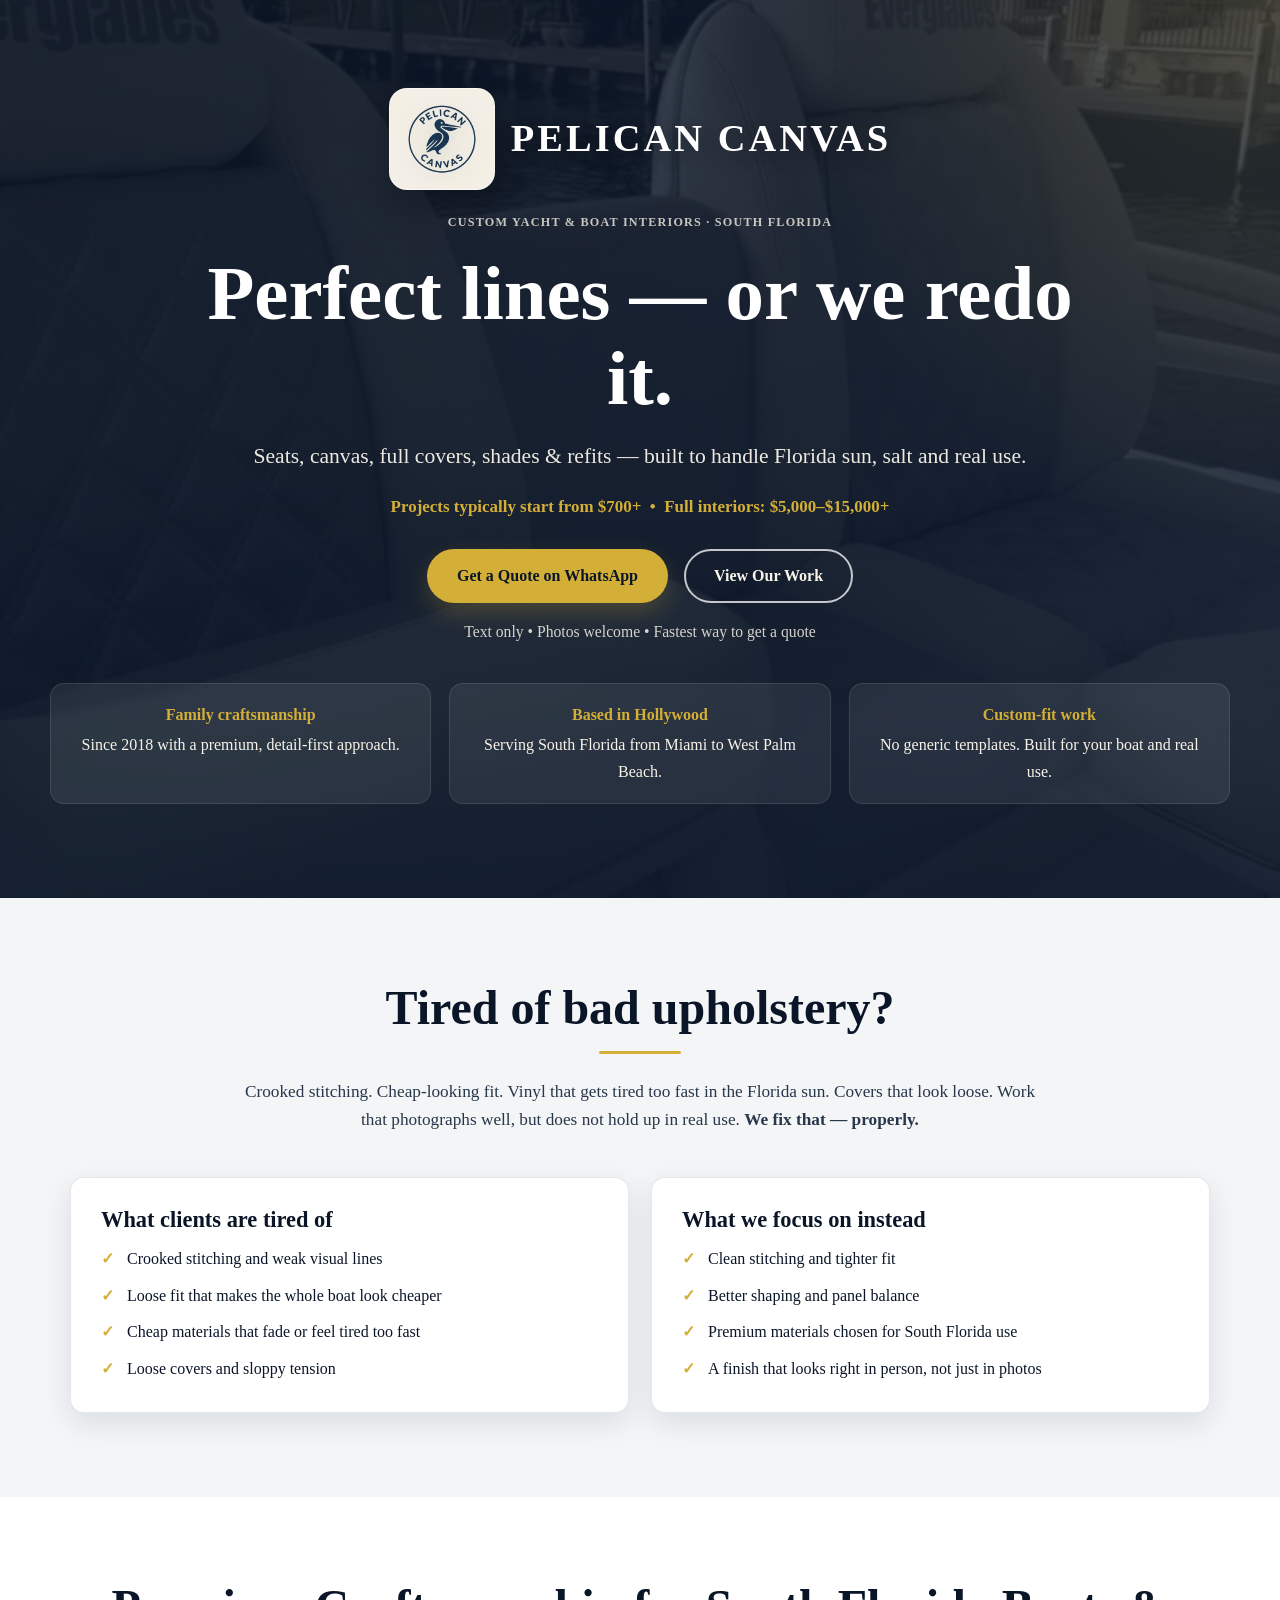
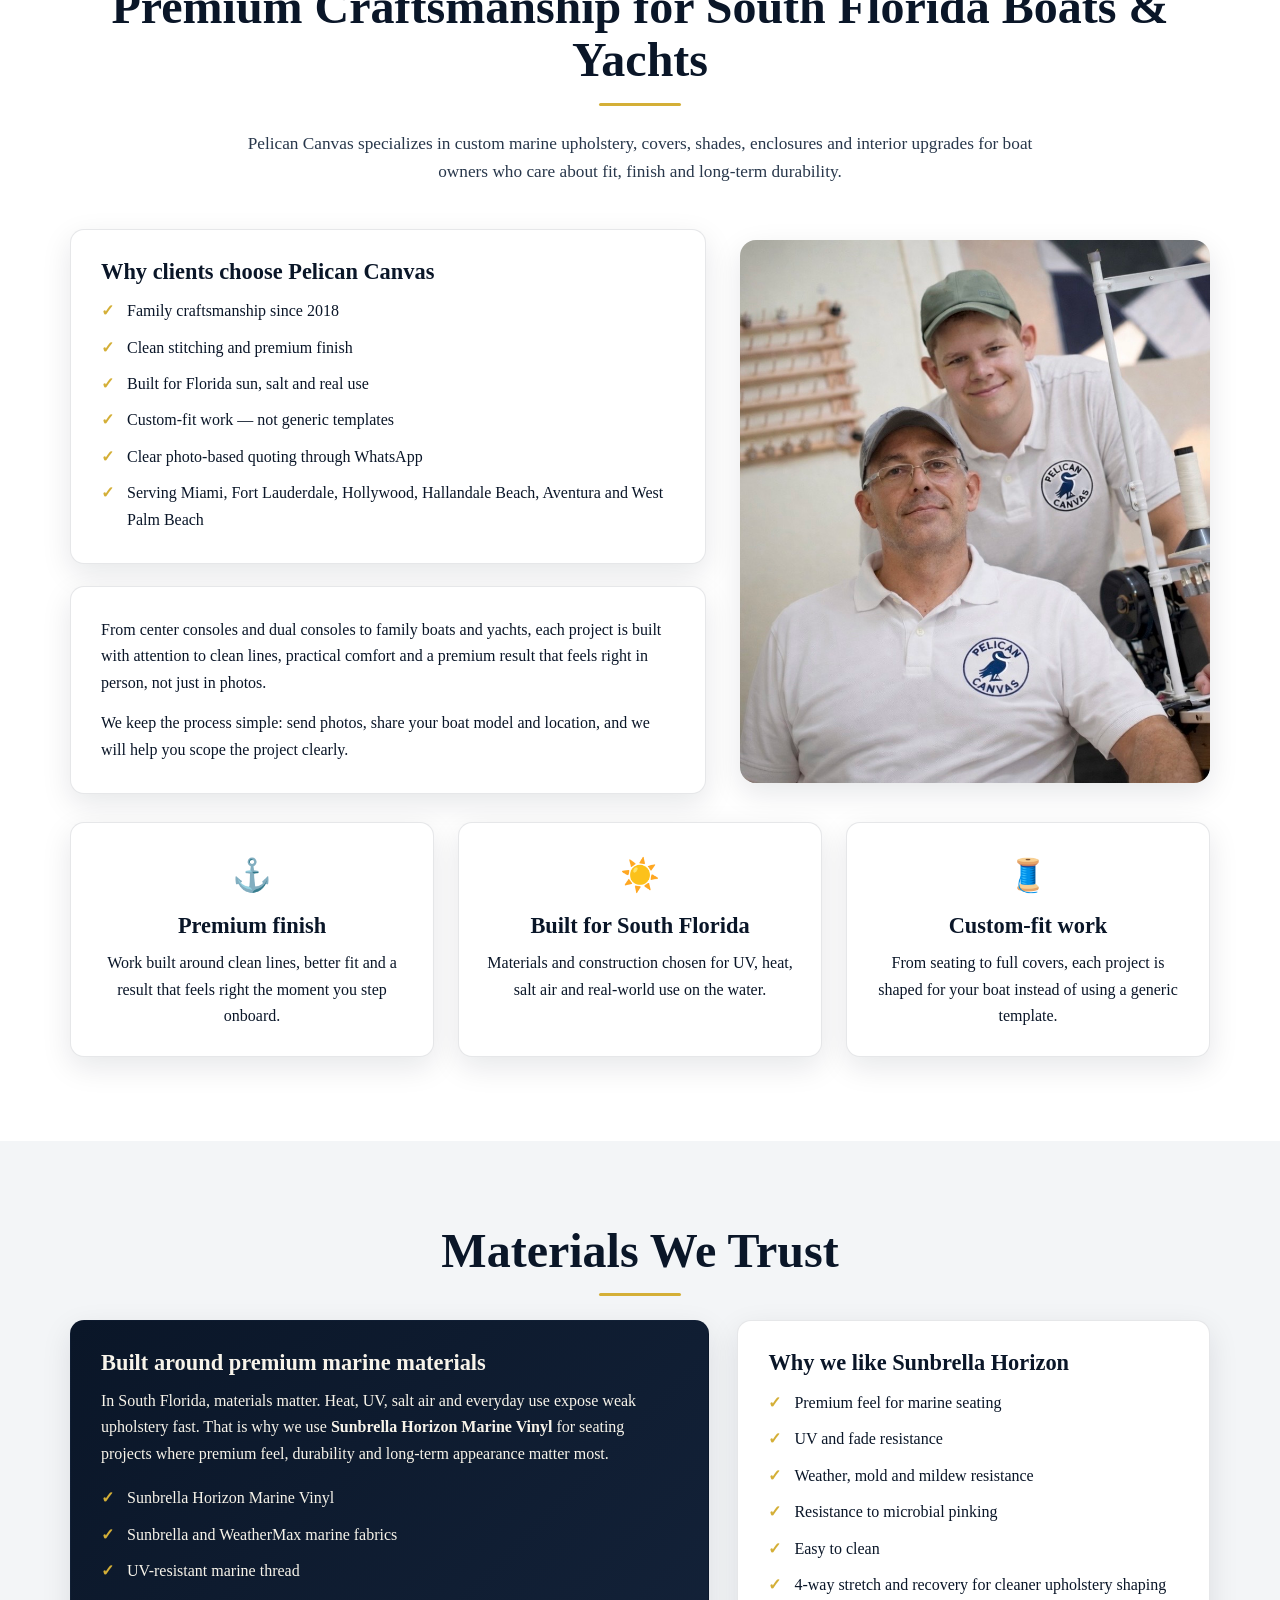
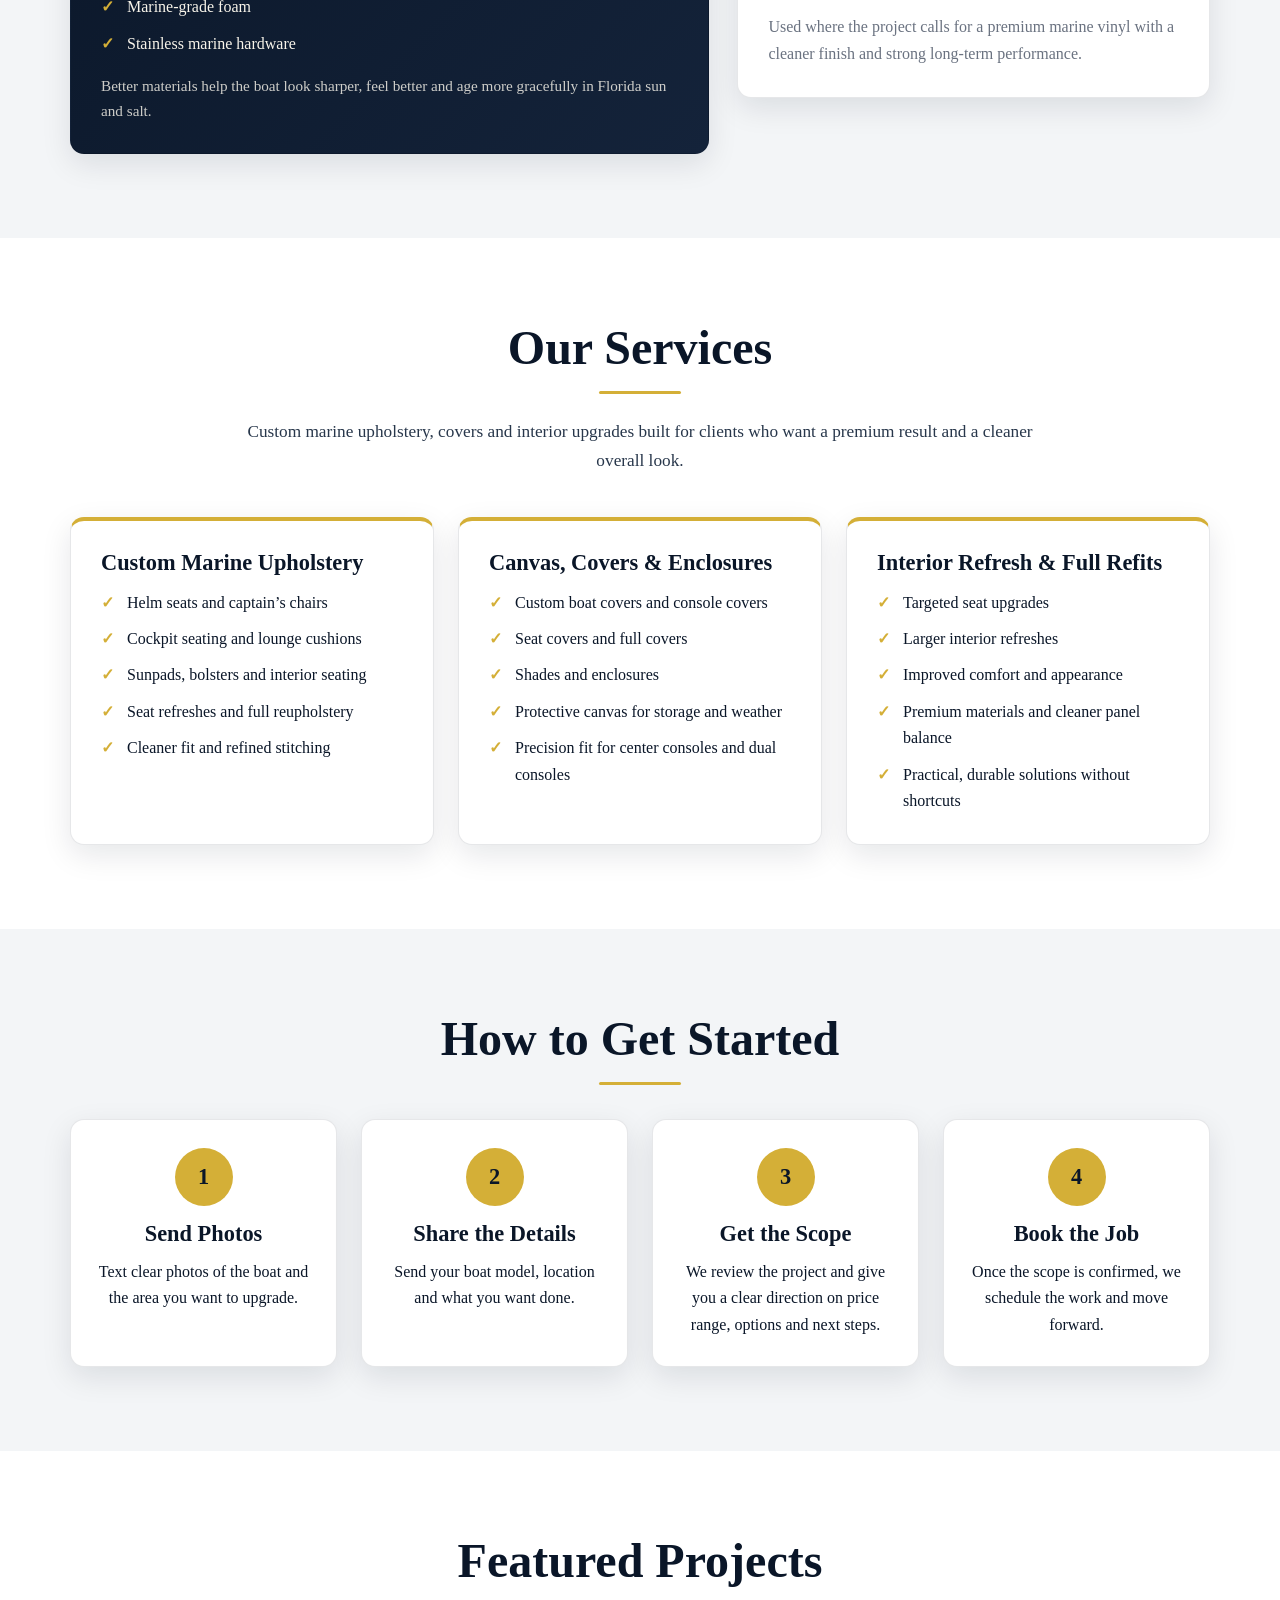
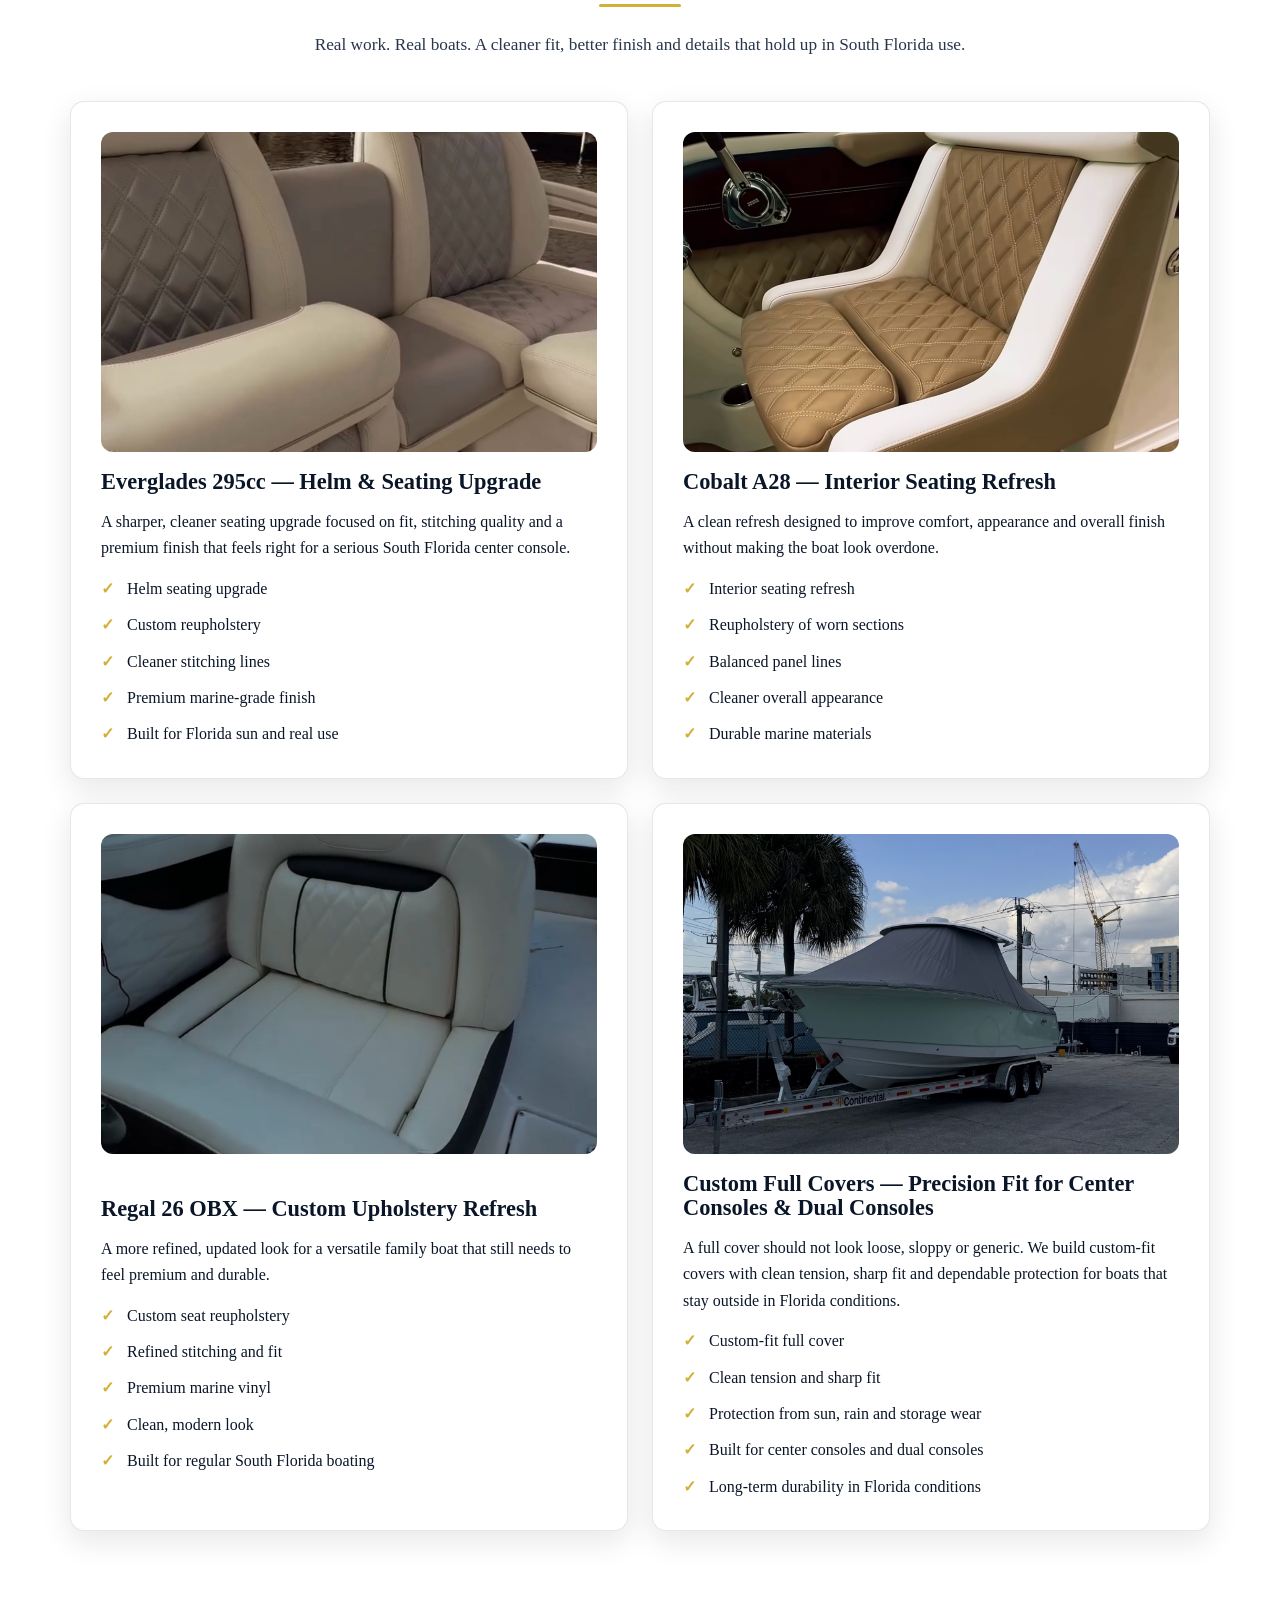
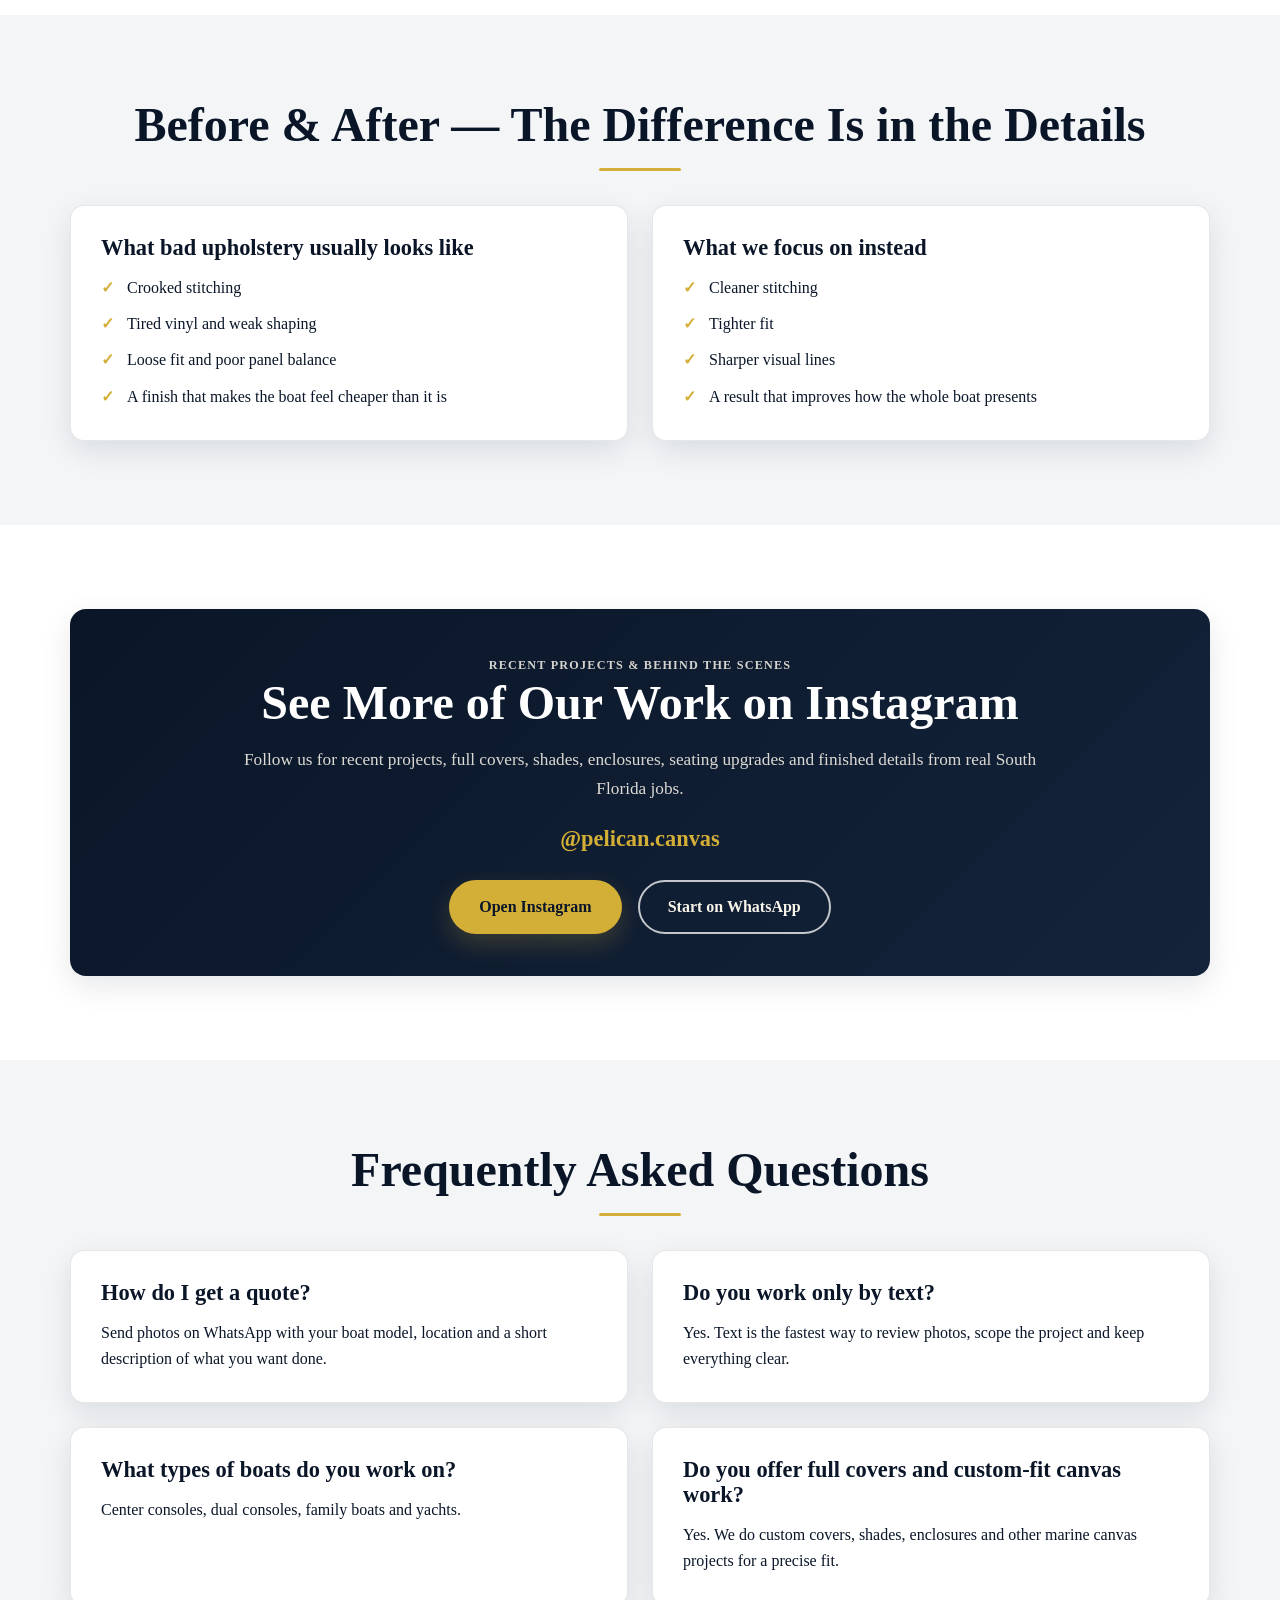
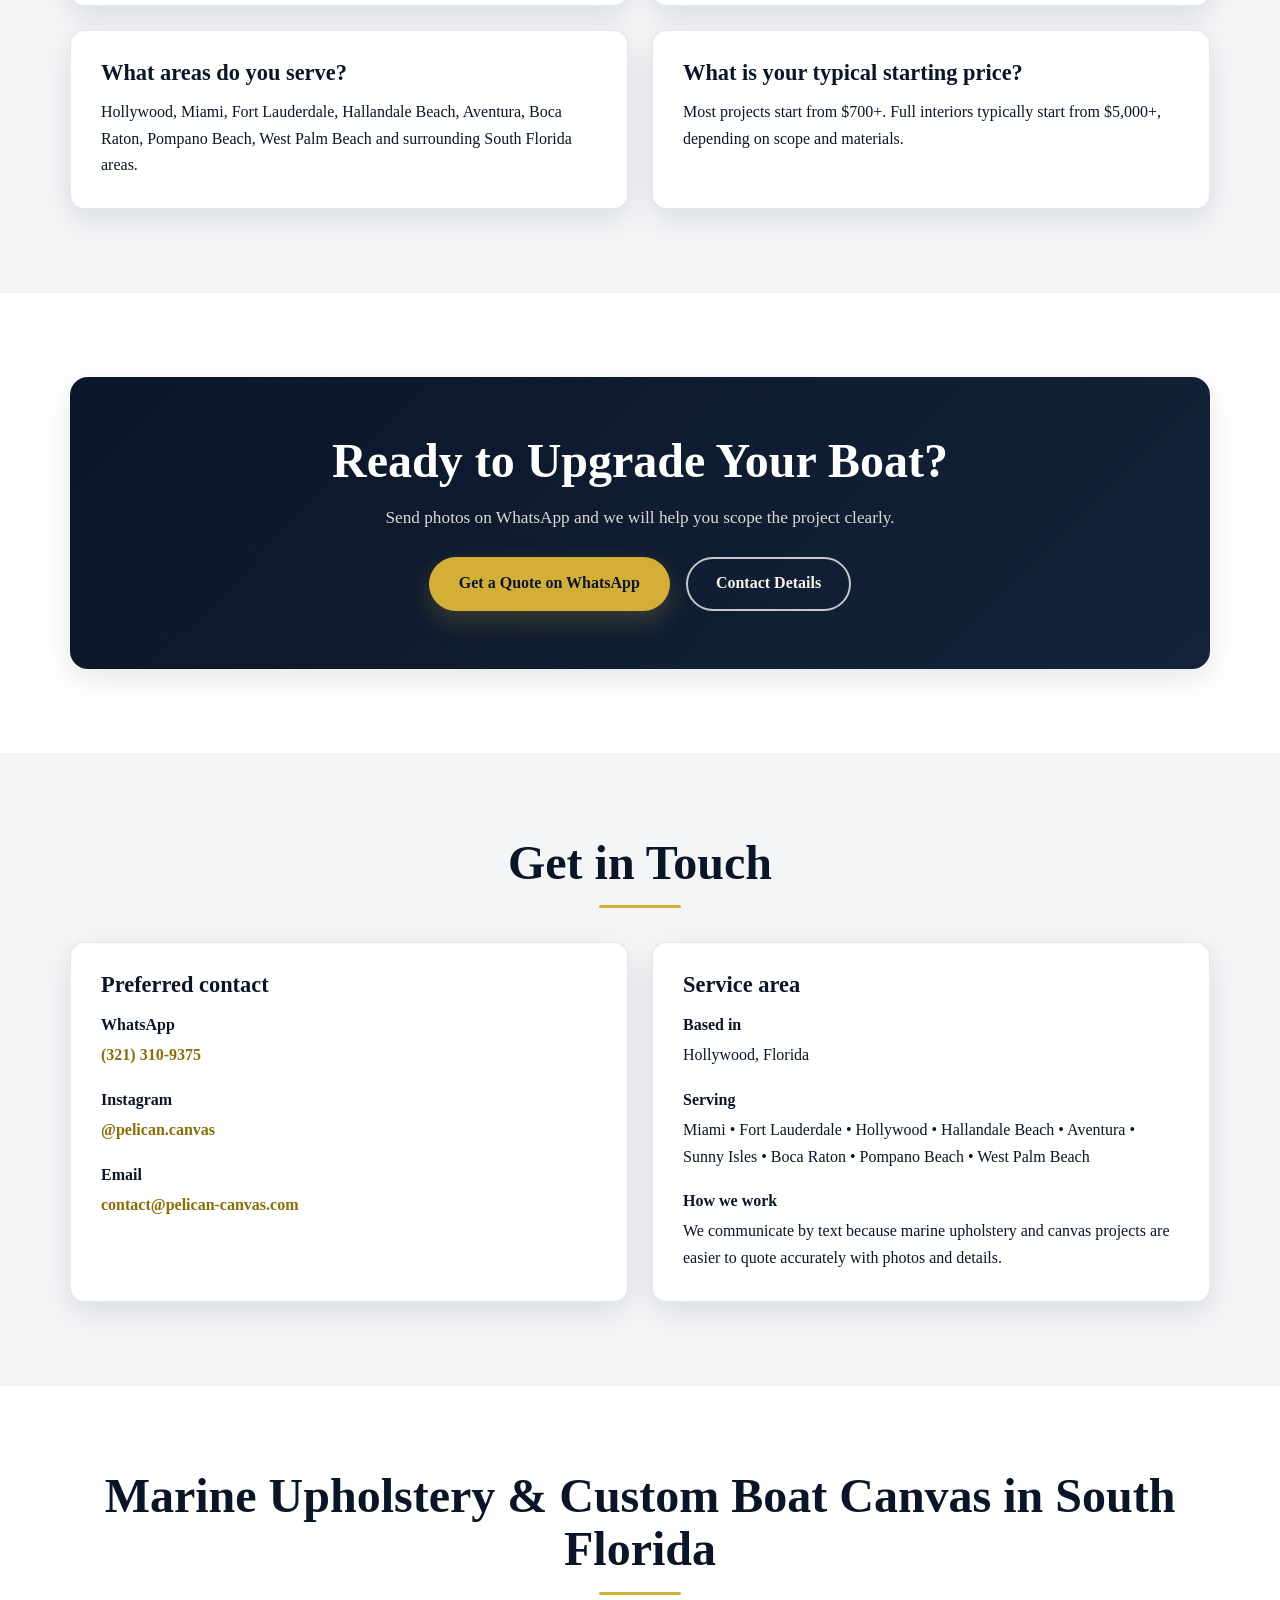
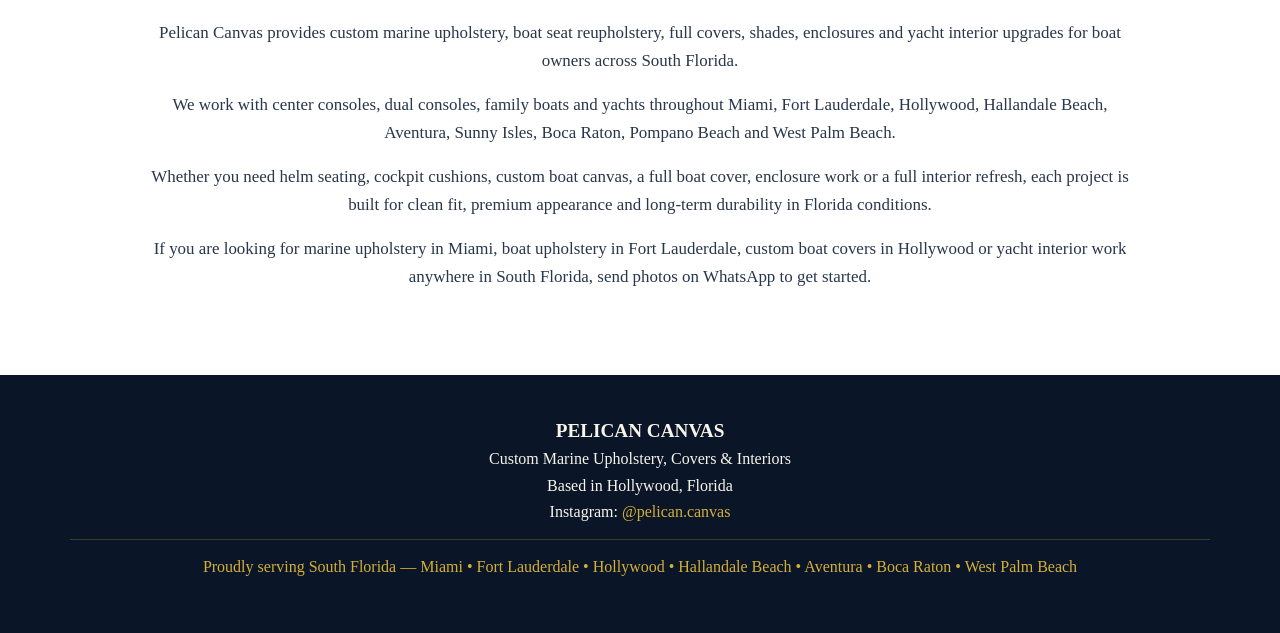
==== index.html @ 485dca50 "Fix Cobalt A28 project name" ====
<!DOCTYPE html>
<html lang="en">
<head>
  <meta charset="UTF-8">
  <meta name="viewport" content="width=device-width, initial-scale=1.0">
  <meta name="google-site-verification" content="0Wjcn0k9_Os7LASuSW4JPKWKwKUrUX7gytXUcHyeQfo" />
  <title>Pelican Canvas | Marine Upholstery, Covers & Boat Interiors | South Florida</title>
  <meta name="description" content="Custom marine upholstery, full covers, shades, enclosures and boat interior upgrades in South Florida. Based in Hollywood, serving Miami, Fort Lauderdale, Aventura, Boca Raton and West Palm Beach.">
  <meta name="keywords" content="marine upholstery Miami, boat upholstery Fort Lauderdale, custom boat covers Hollywood FL, yacht interior South Florida, marine canvas Fort Lauderdale, center console upholstery, full boat cover, Sunbrella Horizon marine vinyl">
  <meta name="robots" content="index,follow">
  <link rel="canonical" href="https://pelican-canvas.com/">
  <link rel="icon" type="image/svg+xml" href="data:image/svg+xml,%3Csvg xmlns='http://www.w3.org/2000/svg' viewBox='0 0 64 64'%3E%3Crect x='4' y='4' width='56' height='56' rx='16' fill='%23F8F4EA' stroke='%23D4AF37' stroke-width='3'/%3E%3Ctext x='32' y='39' text-anchor='middle' font-size='24' font-family='Georgia, serif' font-weight='700' fill='%230A1628'%3EPC%3C/text%3E%3C/svg%3E">
  <link rel="apple-touch-icon" href="IMG_9007.png">
  <meta property="og:type" content="website">
  <meta property="og:title" content="Pelican Canvas | Marine Upholstery, Covers & Boat Interiors">
  <meta property="og:description" content="Custom marine upholstery, full covers, shades, enclosures and boat interior upgrades in South Florida.">
  <meta property="og:url" content="https://pelican-canvas.com/">
  <meta property="og:image" content="https://pelican-canvas.com/IMG_1650.jpeg">
  <meta name="twitter:card" content="summary_large_image">
  <meta name="twitter:title" content="Pelican Canvas | Marine Upholstery, Covers & Boat Interiors">
  <meta name="twitter:description" content="Custom marine upholstery, full covers, shades, enclosures and boat interior upgrades in South Florida.">
  <meta name="twitter:image" content="https://pelican-canvas.com/IMG_1650.jpeg">
  <script type="application/ld+json">
  {
    "@context":"https://schema.org",
    "@type":"LocalBusiness",
    "name":"Pelican Canvas",
    "url":"https://pelican-canvas.com/",
    "image":"https://pelican-canvas.com/IMG_9007.png",
    "telephone":"+1-321-310-9375",
    "email":"contact@pelican-canvas.com",
    "address":{
      "@type":"PostalAddress",
      "addressLocality":"Hollywood",
      "addressRegion":"FL",
      "addressCountry":"US"
    },
    "areaServed":[
      "Hollywood, FL","Miami, FL","Fort Lauderdale, FL","Hallandale Beach, FL",
      "Aventura, FL","Sunny Isles Beach, FL","Boca Raton, FL","Pompano Beach, FL","West Palm Beach, FL"
    ],
    "sameAs":["https://www.instagram.com/pelican.canvas/"],
    "description":"Custom marine upholstery, full covers, shades, enclosures and boat interior upgrades in South Florida."
  }
  </script>
  <style>
    * { margin: 0; padding: 0; box-sizing: border-box; }
    :root {
      --navy: #0A1628;
      --navy-2: #14233a;
      --gold: #D4AF37;
      --cream: #F8F4EA;
      --white: #ffffff;
      --light: #f3f5f7;
      --muted: #6a7280;
      --border: rgba(10,22,40,0.10);
      --shadow: 0 10px 30px rgba(10,22,40,0.10);
      --radius: 14px;
      --max: 1180px;
    }
    html { scroll-behavior: smooth; }
    body {
      font-family: Georgia, serif;
      color: var(--navy);
      line-height: 1.65;
      background: var(--white);
    }
    img { max-width: 100%; display: block; }
    a { color: inherit; }
    .container {
      max-width: var(--max);
      margin: 0 auto;
      padding: 0 20px;
    }
    .eyebrow {
      display: inline-block;
      text-transform: uppercase;
      letter-spacing: 0.10em;
      font-size: 0.76rem;
      font-weight: 700;
      opacity: 0.85;
    }
    .section {
      padding: 84px 0;
    }
    .section-alt {
      background: var(--light);
    }
    h1, h2, h3 {
      line-height: 1.1;
      color: var(--navy);
    }
    h1 { font-size: clamp(2.6rem, 6vw, 4.8rem); }
    h2 { font-size: clamp(2rem, 4vw, 3rem); text-align: center; margin-bottom: 16px; }
    h3 { font-size: 1.4rem; margin-bottom: 12px; }
    .section-intro {
      max-width: 820px;
      margin: 0 auto 42px;
      text-align: center;
      font-size: 1.08rem;
      color: #28374b;
    }
    .divider {
      width: 82px;
      height: 3px;
      background: var(--gold);
      margin: 0 auto 24px;
      border-radius: 999px;
    }
    .btn-row {
      display: flex;
      gap: 16px;
      justify-content: center;
      flex-wrap: wrap;
    }
    .btn {
      display: inline-flex;
      align-items: center;
      justify-content: center;
      min-height: 54px;
      padding: 0 28px;
      border-radius: 999px;
      text-decoration: none;
      font-weight: 700;
      border: 2px solid transparent;
      transition: transform .2s ease, box-shadow .2s ease, background .2s ease, color .2s ease;
    }
    .btn:hover { transform: translateY(-2px); }
    .btn-primary {
      background: var(--gold);
      color: var(--navy);
      box-shadow: 0 10px 24px rgba(212,175,55,0.22);
    }
    .btn-primary:hover { background: #e2bf53; }
    .btn-secondary {
      border-color: rgba(255,255,255,0.75);
      color: var(--cream);
      background: transparent;
    }
    .btn-secondary:hover {
      background: rgba(255,255,255,0.10);
      box-shadow: 0 10px 24px rgba(0,0,0,0.14);
    }
    .btn-dark {
      border-color: rgba(10,22,40,0.12);
      background: var(--white);
      color: var(--navy);
    }
    .btn-dark:hover { box-shadow: var(--shadow); }
    header {
      background:
        linear-gradient(135deg, rgba(10,22,40,.82), rgba(20,35,58,.74)),
        url('IMG_1650.jpeg') center 42%/cover no-repeat;
      color: var(--cream);
      position: relative;
      overflow: hidden;
    }
    header::before {
      content: "";
      position: absolute; inset: 0;
      background:
        radial-gradient(circle at top right, rgba(212,175,55,0.16), transparent 34%),
        linear-gradient(180deg, rgba(10,22,40,0.14), rgba(10,22,40,0.70));
    }
    .hero {
      position: relative;
      z-index: 1;
      padding: 88px 0 94px;
      text-align: center;
    }
    .brand-row {
      display: flex;
      align-items: center;
      justify-content: center;
      gap: 16px;
      margin-bottom: 18px;
    }
    .brand-badge {
      display: inline-flex;
      align-items: center;
      justify-content: center;
      padding: 12px 14px;
      background: rgba(248,244,234,0.98);
      border: 1px solid rgba(255,255,255,0.55);
      border-radius: 18px;
      box-shadow: 0 18px 32px rgba(0,0,0,0.24);
      backdrop-filter: blur(4px);
    }
    .brand-row img {
      height: 76px; width: auto;
      filter: drop-shadow(0 4px 10px rgba(10,22,40,0.12));
    }
    .logo-text {
      color: var(--white);
      letter-spacing: 0.08em;
      font-size: clamp(1.7rem, 3vw, 2.6rem);
      font-weight: 700;
      text-shadow: 0 6px 18px rgba(0,0,0,0.32);
    }
    .hero .eyebrow { color: rgba(248,244,234,0.92); }
    .hero h1 {
      color: var(--white);
      max-width: 900px;
      margin: 18px auto 18px;
    }
    .hero-lead {
      max-width: 860px;
      margin: 0 auto 18px;
      font-size: clamp(1.1rem, 2vw, 1.35rem);
      color: rgba(248,244,234,0.95);
    }
    .hero-pricing {
      margin: 0 auto 28px;
      max-width: 720px;
      color: var(--gold);
      font-size: 1.06rem;
      font-weight: 700;
    }
    .hero-note {
      margin-top: 16px;
      color: rgba(248,244,234,0.84);
      font-size: 0.98rem;
    }
    .trust-strip {
      display: grid;
      grid-template-columns: repeat(3, minmax(0,1fr));
      gap: 18px;
      margin-top: 38px;
    }
    .trust-item {
      background: rgba(255,255,255,0.08);
      border: 1px solid rgba(255,255,255,0.10);
      border-radius: var(--radius);
      padding: 18px 16px;
      color: var(--cream);
      backdrop-filter: blur(4px);
    }
    .trust-item strong {
      display: block;
      color: var(--gold);
      margin-bottom: 4px;
    }
    .pain-grid, .highlights, .services-grid, .process-steps, .projects-grid, .faq-grid, .contact-grid {
      display: grid;
      gap: 24px;
    }
    .pain-grid { grid-template-columns: repeat(2, minmax(0,1fr)); }
    .card {
      background: var(--white);
      border: 1px solid var(--border);
      border-radius: var(--radius);
      box-shadow: var(--shadow);
      padding: 30px;
    }
    .pain-card h3, .project-card h3, .service-card h3, .faq-card h3, .contact-card h3 { margin-bottom: 14px; }
    .pain-card ul, .service-card ul, .project-card ul, .materials-list, .seo-list {
      list-style: none;
      display: grid;
      gap: 10px;
      margin-top: 14px;
    }
    .pain-card li, .service-card li, .project-card li, .materials-list li, .seo-list li {
      position: relative;
      padding-left: 26px;
    }
    .pain-card li::before, .service-card li::before, .project-card li::before, .materials-list li::before, .seo-list li::before {
      content: "✓";
      position: absolute;
      left: 0;
      color: var(--gold);
      font-weight: 700;
    }
    .bad-good {
      display: grid;
      grid-template-columns: 1fr 1fr;
      gap: 22px;
      margin-top: 28px;
    }
    .stack {
      display: grid;
      gap: 22px;
    }
    .muted { color: var(--muted); }
    .about-wrap {
      display: grid;
      grid-template-columns: 1.15fr 0.85fr;
      gap: 34px;
      align-items: center;
      margin-top: 32px;
    }
    .about-photo img {
      border-radius: 16px;
      box-shadow: var(--shadow);
      object-fit: cover;
      width: 100%;
      height: 100%;
    }
    .highlights {
      grid-template-columns: repeat(3, minmax(0,1fr));
      margin-top: 28px;
    }
    .highlight-card {
      background: var(--white);
      border-radius: var(--radius);
      padding: 26px;
      border: 1px solid var(--border);
      box-shadow: var(--shadow);
      text-align: center;
    }
    .highlight-icon {
      font-size: 2rem;
      color: var(--gold);
      margin-bottom: 12px;
    }
    .materials-wrap {
      display: grid;
      grid-template-columns: 1.15fr 0.85fr;
      gap: 28px;
      align-items: start;
    }
    .materials-box {
      background: linear-gradient(135deg, var(--navy), var(--navy-2));
      color: var(--cream);
    }
    .materials-box h3, .materials-box h2 { color: var(--cream); }
    .materials-list li::before { color: var(--gold); }
    .materials-note {
      font-size: 0.95rem;
      color: rgba(248,244,234,0.82);
      margin-top: 16px;
    }
    .services-grid {
      grid-template-columns: repeat(3, minmax(0,1fr));
      margin-top: 34px;
    }
    .service-card {
      background: var(--white);
      border-top: 4px solid var(--gold);
    }
    .process-steps {
      grid-template-columns: repeat(4, minmax(0,1fr));
      margin-top: 34px;
    }
    .step {
      text-align: center;
      background: var(--white);
      border: 1px solid var(--border);
      border-radius: var(--radius);
      box-shadow: var(--shadow);
      padding: 28px 24px;
    }
    .step-number {
      width: 58px;
      height: 58px;
      border-radius: 50%;
      display: inline-flex;
      align-items: center;
      justify-content: center;
      background: var(--gold);
      color: var(--navy);
      font-weight: 700;
      font-size: 1.4rem;
      margin-bottom: 16px;
    }
    .projects-grid {
      grid-template-columns: repeat(2, minmax(0,1fr));
      margin-top: 34px;
    }
    .project-card {
      display: grid;
      gap: 18px;
      align-items: start;
    }
    .project-photo img {
      width: 100%;
      height: 320px;
      object-fit: cover;
      border-radius: 12px;
    }
    .before-after {
      display: grid;
      grid-template-columns: 1fr 1fr;
      gap: 24px;
      margin-top: 34px;
    }
    .instagram-box {
      text-align: center;
      background: linear-gradient(135deg, var(--navy), var(--navy-2));
      color: var(--cream);
      padding: 42px 30px;
      border-radius: 16px;
      box-shadow: var(--shadow);
    }
    .instagram-box h2 { color: var(--white); }
    .instagram-handle {
      color: var(--gold);
      font-size: 1.4rem;
      font-weight: 700;
      margin: 10px 0 22px;
    }
    .faq-grid {
      grid-template-columns: repeat(2, minmax(0,1fr));
      margin-top: 34px;
    }
    .cta-band {
      background: linear-gradient(135deg, var(--navy), var(--navy-2));
      color: var(--cream);
      text-align: center;
      padding: 58px 24px;
      border-radius: 18px;
      box-shadow: var(--shadow);
    }
    .cta-band h2 { color: var(--white); }
    .contact-grid {
      grid-template-columns: 1fr 1fr;
      margin-top: 34px;
    }
    .contact-card a {
      color: #8c6d08;
      text-decoration: none;
      font-weight: 700;
    }
    .contact-card a:hover { text-decoration: underline; }
    .contact-list {
      display: grid;
      gap: 18px;
      margin-top: 12px;
    }
    .contact-list div strong {
      display: block;
      margin-bottom: 4px;
    }
    .seo-copy {
      max-width: 980px;
      margin: 0 auto;
      text-align: center;
      color: #28374b;
      font-size: 1.06rem;
    }
    footer {
      background: var(--navy);
      color: var(--cream);
      text-align: center;
      padding: 40px 20px 52px;
      margin-top: 0;
    }
    footer .service-line {
      margin-top: 14px;
      padding-top: 14px;
      border-top: 1px solid rgba(212,175,55,.25);
      color: var(--gold);
    }
    @media (max-width: 980px) {
      .trust-strip, .pain-grid, .bad-good, .about-wrap, .materials-wrap, .services-grid, .process-steps, .projects-grid, .before-after, .faq-grid, .contact-grid, .highlights {
        grid-template-columns: 1fr;
      }
      .project-photo img { height: 260px; }
    }
    @media (max-width: 640px) {
      .container { padding: 0 16px; }
      .hero { padding: 72px 0 78px; }
      .brand-row { gap: 12px; }
      .brand-badge { padding: 10px 12px; border-radius: 16px; }
      .brand-row img { height: 58px; }
      .btn-row { flex-direction: column; }
      .btn { width: 100%; }
      .section { padding: 68px 0; }
      .card, .step, .highlight-card { padding: 24px; }
    }
  </style>
</head>
<body>

<header>
  <div class="container hero">
    <div class="brand-row">
      <div class="brand-badge">
        <img src="IMG_9007.png" alt="Pelican Canvas Logo">
      </div>
      <div class="logo-text">PELICAN CANVAS</div>
    </div>

    <span class="eyebrow">Custom yacht &amp; boat interiors · South Florida</span>
    <h1>Perfect lines — or we redo it.</h1>
    <p class="hero-lead">
      Seats, canvas, full covers, shades &amp; refits — built to handle Florida sun, salt and real use.
    </p>
    <p class="hero-pricing">
      Projects typically start from $700+ &nbsp;•&nbsp; Full interiors: $5,000–$15,000+
    </p>

    <div class="btn-row">
      <a class="btn btn-primary" href="https://wa.me/13213109375?text=Hi%20Pelican%20Canvas!%20I%27d%20like%20a%20quote.%0ABoat%20model:%20____%0ALocation:%20____%0AWork%20needed:%20____%0AI%20can%20send%20photos." target="_blank" rel="noopener">Get a Quote on WhatsApp</a>
      <a class="btn btn-secondary" href="#projects">View Our Work</a>
    </div>

    <p class="hero-note">Text only • Photos welcome • Fastest way to get a quote</p>

    <div class="trust-strip">
      <div class="trust-item">
        <strong>Family craftsmanship</strong>
        Since 2018 with a premium, detail-first approach.
      </div>
      <div class="trust-item">
        <strong>Based in Hollywood</strong>
        Serving South Florida from Miami to West Palm Beach.
      </div>
      <div class="trust-item">
        <strong>Custom-fit work</strong>
        No generic templates. Built for your boat and real use.
      </div>
    </div>
  </div>
</header>

<section class="section section-alt" id="pain-points">
  <div class="container">
    <h2>Tired of bad upholstery?</h2>
    <div class="divider"></div>
    <p class="section-intro">
      Crooked stitching. Cheap-looking fit. Vinyl that gets tired too fast in the Florida sun. Covers that look loose. Work that photographs well, but does not hold up in real use.
      <strong>We fix that — properly.</strong>
    </p>

    <div class="bad-good">
      <div class="card pain-card">
        <h3>What clients are tired of</h3>
        <ul>
          <li>Crooked stitching and weak visual lines</li>
          <li>Loose fit that makes the whole boat look cheaper</li>
          <li>Cheap materials that fade or feel tired too fast</li>
          <li>Loose covers and sloppy tension</li>
        </ul>
      </div>
      <div class="card pain-card">
        <h3>What we focus on instead</h3>
        <ul>
          <li>Clean stitching and tighter fit</li>
          <li>Better shaping and panel balance</li>
          <li>Premium materials chosen for South Florida use</li>
          <li>A finish that looks right in person, not just in photos</li>
        </ul>
      </div>
    </div>
  </div>
</section>

<section class="section" id="about">
  <div class="container">
    <h2>Premium Craftsmanship for South Florida Boats &amp; Yachts</h2>
    <div class="divider"></div>
    <p class="section-intro">
      Pelican Canvas specializes in custom marine upholstery, covers, shades, enclosures and interior upgrades for boat owners who care about fit, finish and long-term durability.
    </p>

    <div class="about-wrap">
      <div class="stack">
        <div class="card">
          <h3>Why clients choose Pelican Canvas</h3>
          <ul class="materials-list">
            <li>Family craftsmanship since 2018</li>
            <li>Clean stitching and premium finish</li>
            <li>Built for Florida sun, salt and real use</li>
            <li>Custom-fit work — not generic templates</li>
            <li>Clear photo-based quoting through WhatsApp</li>
            <li>Serving Miami, Fort Lauderdale, Hollywood, Hallandale Beach, Aventura and West Palm Beach</li>
          </ul>
        </div>
        <div class="card">
          <p>
            From center consoles and dual consoles to family boats and yachts, each project is built with attention to clean lines, practical comfort and a premium result that feels right in person, not just in photos.
          </p>
          <p style="margin-top:14px;">
            We keep the process simple: send photos, share your boat model and location, and we will help you scope the project clearly.
          </p>
        </div>
      </div>

      <div class="about-photo">
        <img src="4AB1D54D-5116-469E-A584-2037A86A0401.jpeg" alt="Pelican Canvas family craftsmanship">
      </div>
    </div>

    <div class="highlights">
      <div class="highlight-card">
        <div class="highlight-icon">⚓</div>
        <h3>Premium finish</h3>
        <p>Work built around clean lines, better fit and a result that feels right the moment you step onboard.</p>
      </div>
      <div class="highlight-card">
        <div class="highlight-icon">☀️</div>
        <h3>Built for South Florida</h3>
        <p>Materials and construction chosen for UV, heat, salt air and real-world use on the water.</p>
      </div>
      <div class="highlight-card">
        <div class="highlight-icon">🧵</div>
        <h3>Custom-fit work</h3>
        <p>From seating to full covers, each project is shaped for your boat instead of using a generic template.</p>
      </div>
    </div>
  </div>
</section>

<section class="section section-alt" id="materials">
  <div class="container">
    <h2>Materials We Trust</h2>
    <div class="divider"></div>
    <div class="materials-wrap">
      <div class="card materials-box">
        <h3>Built around premium marine materials</h3>
        <p>
          In South Florida, materials matter. Heat, UV, salt air and everyday use expose weak upholstery fast. That is why we use <strong>Sunbrella Horizon Marine Vinyl</strong> for seating projects where premium feel, durability and long-term appearance matter most.
        </p>
        <ul class="materials-list" style="margin-top:18px;">
          <li>Sunbrella Horizon Marine Vinyl</li>
          <li>Sunbrella and WeatherMax marine fabrics</li>
          <li>UV-resistant marine thread</li>
          <li>Marine-grade foam</li>
          <li>Stainless marine hardware</li>
        </ul>
        <p class="materials-note">
          Better materials help the boat look sharper, feel better and age more gracefully in Florida sun and salt.
        </p>
      </div>
      <div class="card">
        <h3>Why we like Sunbrella Horizon</h3>
        <ul class="materials-list">
          <li>Premium feel for marine seating</li>
          <li>UV and fade resistance</li>
          <li>Weather, mold and mildew resistance</li>
          <li>Resistance to microbial pinking</li>
          <li>Easy to clean</li>
          <li>4-way stretch and recovery for cleaner upholstery shaping</li>
        </ul>
        <p style="margin-top:16px;" class="muted">
          Used where the project calls for a premium marine vinyl with a cleaner finish and strong long-term performance.
        </p>
      </div>
    </div>
  </div>
</section>

<section class="section" id="services">
  <div class="container">
    <h2>Our Services</h2>
    <div class="divider"></div>
    <p class="section-intro">
      Custom marine upholstery, covers and interior upgrades built for clients who want a premium result and a cleaner overall look.
    </p>
    <div class="services-grid">
      <div class="card service-card">
        <h3>Custom Marine Upholstery</h3>
        <ul>
          <li>Helm seats and captain’s chairs</li>
          <li>Cockpit seating and lounge cushions</li>
          <li>Sunpads, bolsters and interior seating</li>
          <li>Seat refreshes and full reupholstery</li>
          <li>Cleaner fit and refined stitching</li>
        </ul>
      </div>
      <div class="card service-card">
        <h3>Canvas, Covers &amp; Enclosures</h3>
        <ul>
          <li>Custom boat covers and console covers</li>
          <li>Seat covers and full covers</li>
          <li>Shades and enclosures</li>
          <li>Protective canvas for storage and weather</li>
          <li>Precision fit for center consoles and dual consoles</li>
        </ul>
      </div>
      <div class="card service-card">
        <h3>Interior Refresh &amp; Full Refits</h3>
        <ul>
          <li>Targeted seat upgrades</li>
          <li>Larger interior refreshes</li>
          <li>Improved comfort and appearance</li>
          <li>Premium materials and cleaner panel balance</li>
          <li>Practical, durable solutions without shortcuts</li>
        </ul>
      </div>
    </div>
  </div>
</section>

<section class="section section-alt" id="process">
  <div class="container">
    <h2>How to Get Started</h2>
    <div class="divider"></div>
    <div class="process-steps">
      <div class="step">
        <div class="step-number">1</div>
        <h3>Send Photos</h3>
        <p>Text clear photos of the boat and the area you want to upgrade.</p>
      </div>
      <div class="step">
        <div class="step-number">2</div>
        <h3>Share the Details</h3>
        <p>Send your boat model, location and what you want done.</p>
      </div>
      <div class="step">
        <div class="step-number">3</div>
        <h3>Get the Scope</h3>
        <p>We review the project and give you a clear direction on price range, options and next steps.</p>
      </div>
      <div class="step">
        <div class="step-number">4</div>
        <h3>Book the Job</h3>
        <p>Once the scope is confirmed, we schedule the work and move forward.</p>
      </div>
    </div>
  </div>
</section>

<section class="section" id="projects">
  <div class="container">
    <h2>Featured Projects</h2>
    <div class="divider"></div>
    <p class="section-intro">
      Real work. Real boats. A cleaner fit, better finish and details that hold up in South Florida use.
    </p>

    <div class="projects-grid">
      <div class="card project-card">
        <div class="project-photo">
          <img src="IMG_1650.jpeg" alt="Everglades 295cc helm and seating upgrade by Pelican Canvas">
        </div>
        <div>
          <h3>Everglades 295cc — Helm &amp; Seating Upgrade</h3>
          <p>A sharper, cleaner seating upgrade focused on fit, stitching quality and a premium finish that feels right for a serious South Florida center console.</p>
          <ul>
            <li>Helm seating upgrade</li>
            <li>Custom reupholstery</li>
            <li>Cleaner stitching lines</li>
            <li>Premium marine-grade finish</li>
            <li>Built for Florida sun and real use</li>
          </ul>
        </div>
      </div>

      <div class="card project-card">
        <div class="project-photo">
          <img src="IMG_1645.jpeg" alt="Cobalt A28 interior seating refresh by Pelican Canvas">
        </div>
        <div>
          <h3>Cobalt A28 — Interior Seating Refresh</h3>
          <p>A clean refresh designed to improve comfort, appearance and overall finish without making the boat look overdone.</p>
          <ul>
            <li>Interior seating refresh</li>
            <li>Reupholstery of worn sections</li>
            <li>Balanced panel lines</li>
            <li>Cleaner overall appearance</li>
            <li>Durable marine materials</li>
          </ul>
        </div>
      </div>

      <div class="card project-card">
        <div class="project-photo">
          <img src="IMG_1641.jpeg" alt="Regal 26 OBX custom upholstery refresh by Pelican Canvas">
        </div>
        <div>
          <h3>Regal 26 OBX — Custom Upholstery Refresh</h3>
          <p>A more refined, updated look for a versatile family boat that still needs to feel premium and durable.</p>
          <ul>
            <li>Custom seat reupholstery</li>
            <li>Refined stitching and fit</li>
            <li>Premium marine vinyl</li>
            <li>Clean, modern look</li>
            <li>Built for regular South Florida boating</li>
          </ul>
        </div>
      </div>

      <div class="card project-card">
        <div class="project-photo">
          <img src="IMG_1475.jpeg" alt="Custom full boat cover by Pelican Canvas">
        </div>
        <div>
          <h3>Custom Full Covers — Precision Fit for Center Consoles &amp; Dual Consoles</h3>
          <p>A full cover should not look loose, sloppy or generic. We build custom-fit covers with clean tension, sharp fit and dependable protection for boats that stay outside in Florida conditions.</p>
          <ul>
            <li>Custom-fit full cover</li>
            <li>Clean tension and sharp fit</li>
            <li>Protection from sun, rain and storage wear</li>
            <li>Built for center consoles and dual consoles</li>
            <li>Long-term durability in Florida conditions</li>
          </ul>
        </div>
      </div>
    </div>
  </div>
</section>

<section class="section section-alt" id="before-after">
  <div class="container">
    <h2>Before &amp; After — The Difference Is in the Details</h2>
    <div class="divider"></div>
    <div class="before-after">
      <div class="card">
        <h3>What bad upholstery usually looks like</h3>
        <ul class="materials-list">
          <li>Crooked stitching</li>
          <li>Tired vinyl and weak shaping</li>
          <li>Loose fit and poor panel balance</li>
          <li>A finish that makes the boat feel cheaper than it is</li>
        </ul>
      </div>
      <div class="card">
        <h3>What we focus on instead</h3>
        <ul class="materials-list">
          <li>Cleaner stitching</li>
          <li>Tighter fit</li>
          <li>Sharper visual lines</li>
          <li>A result that improves how the whole boat presents</li>
        </ul>
      </div>
    </div>
  </div>
</section>

<section class="section" id="instagram">
  <div class="container">
    <div class="instagram-box">
      <span class="eyebrow">Recent projects & behind the scenes</span>
      <h2>See More of Our Work on Instagram</h2>
      <p class="section-intro" style="color: rgba(248,244,234,0.88); margin-bottom: 18px;">
        Follow us for recent projects, full covers, shades, enclosures, seating upgrades and finished details from real South Florida jobs.
      </p>
      <div class="instagram-handle">@pelican.canvas</div>
      <div class="btn-row">
        <a class="btn btn-primary" href="https://www.instagram.com/pelican.canvas/" target="_blank" rel="noopener">Open Instagram</a>
        <a class="btn btn-secondary" href="https://wa.me/13213109375?text=Hi%20Pelican%20Canvas!%20I%27d%20like%20a%20quote.%0ABoat%20model:%20____%0ALocation:%20____%0AWork%20needed:%20____%0AI%20can%20send%20photos." target="_blank" rel="noopener">Start on WhatsApp</a>
      </div>
    </div>
  </div>
</section>

<section class="section section-alt" id="faq">
  <div class="container">
    <h2>Frequently Asked Questions</h2>
    <div class="divider"></div>
    <div class="faq-grid">
      <div class="card faq-card">
        <h3>How do I get a quote?</h3>
        <p>Send photos on WhatsApp with your boat model, location and a short description of what you want done.</p>
      </div>
      <div class="card faq-card">
        <h3>Do you work only by text?</h3>
        <p>Yes. Text is the fastest way to review photos, scope the project and keep everything clear.</p>
      </div>
      <div class="card faq-card">
        <h3>What types of boats do you work on?</h3>
        <p>Center consoles, dual consoles, family boats and yachts.</p>
      </div>
      <div class="card faq-card">
        <h3>Do you offer full covers and custom-fit canvas work?</h3>
        <p>Yes. We do custom covers, shades, enclosures and other marine canvas projects for a precise fit.</p>
      </div>
      <div class="card faq-card">
        <h3>What areas do you serve?</h3>
        <p>Hollywood, Miami, Fort Lauderdale, Hallandale Beach, Aventura, Boca Raton, Pompano Beach, West Palm Beach and surrounding South Florida areas.</p>
      </div>
      <div class="card faq-card">
        <h3>What is your typical starting price?</h3>
        <p>Most projects start from $700+. Full interiors typically start from $5,000+, depending on scope and materials.</p>
      </div>
    </div>
  </div>
</section>

<section class="section" id="cta">
  <div class="container">
    <div class="cta-band">
      <h2>Ready to Upgrade Your Boat?</h2>
      <p class="section-intro" style="color: rgba(248,244,234,0.88); margin-bottom: 24px;">
        Send photos on WhatsApp and we will help you scope the project clearly.
      </p>
      <div class="btn-row">
        <a class="btn btn-primary" href="https://wa.me/13213109375?text=Hi%20Pelican%20Canvas!%20I%27d%20like%20a%20quote.%0ABoat%20model:%20____%0ALocation:%20____%0AWork%20needed:%20____%0AI%20can%20send%20photos." target="_blank" rel="noopener">Get a Quote on WhatsApp</a>
        <a class="btn btn-secondary" href="#contact">Contact Details</a>
      </div>
    </div>
  </div>
</section>

<section class="section section-alt" id="contact">
  <div class="container">
    <h2>Get in Touch</h2>
    <div class="divider"></div>
    <div class="contact-grid">
      <div class="card contact-card">
        <h3>Preferred contact</h3>
        <div class="contact-list">
          <div>
            <strong>WhatsApp</strong>
            <a href="https://wa.me/13213109375" target="_blank" rel="noopener">(321) 310-9375</a>
          </div>
          <div>
            <strong>Instagram</strong>
            <a href="https://www.instagram.com/pelican.canvas/" target="_blank" rel="noopener">@pelican.canvas</a>
          </div>
          <div>
            <strong>Email</strong>
            <a href="mailto:contact@pelican-canvas.com">contact@pelican-canvas.com</a>
          </div>
        </div>
      </div>

      <div class="card contact-card">
        <h3>Service area</h3>
        <div class="contact-list">
          <div>
            <strong>Based in</strong>
            Hollywood, Florida
          </div>
          <div>
            <strong>Serving</strong>
            Miami • Fort Lauderdale • Hollywood • Hallandale Beach • Aventura • Sunny Isles • Boca Raton • Pompano Beach • West Palm Beach
          </div>
          <div>
            <strong>How we work</strong>
            We communicate by text because marine upholstery and canvas projects are easier to quote accurately with photos and details.
          </div>
        </div>
      </div>
    </div>
  </div>
</section>

<section class="section" id="seo-copy">
  <div class="container">
    <h2>Marine Upholstery &amp; Custom Boat Canvas in South Florida</h2>
    <div class="divider"></div>
    <div class="seo-copy">
      <p>
        Pelican Canvas provides custom marine upholstery, boat seat reupholstery, full covers, shades, enclosures and yacht interior upgrades for boat owners across South Florida.
      </p>
      <p style="margin-top:16px;">
        We work with center consoles, dual consoles, family boats and yachts throughout Miami, Fort Lauderdale, Hollywood, Hallandale Beach, Aventura, Sunny Isles, Boca Raton, Pompano Beach and West Palm Beach.
      </p>
      <p style="margin-top:16px;">
        Whether you need helm seating, cockpit cushions, custom boat canvas, a full boat cover, enclosure work or a full interior refresh, each project is built for clean fit, premium appearance and long-term durability in Florida conditions.
      </p>
      <p style="margin-top:16px;">
        If you are looking for marine upholstery in Miami, boat upholstery in Fort Lauderdale, custom boat covers in Hollywood or yacht interior work anywhere in South Florida, send photos on WhatsApp to get started.
      </p>
    </div>
  </div>
</section>

<footer>
  <div class="container">
    <p style="font-size:1.2rem; font-weight:700;">PELICAN CANVAS</p>
    <p>Custom Marine Upholstery, Covers &amp; Interiors</p>
    <p>Based in Hollywood, Florida</p>
    <p>Instagram: <a href="https://www.instagram.com/pelican.canvas/" target="_blank" rel="noopener" style="color:var(--gold); text-decoration:none;">@pelican.canvas</a></p>
    <div class="service-line">
      Proudly serving South Florida — Miami • Fort Lauderdale • Hollywood • Hallandale Beach • Aventura • Boca Raton • West Palm Beach
    </div>
  </div>
</footer>

</body>
</html>
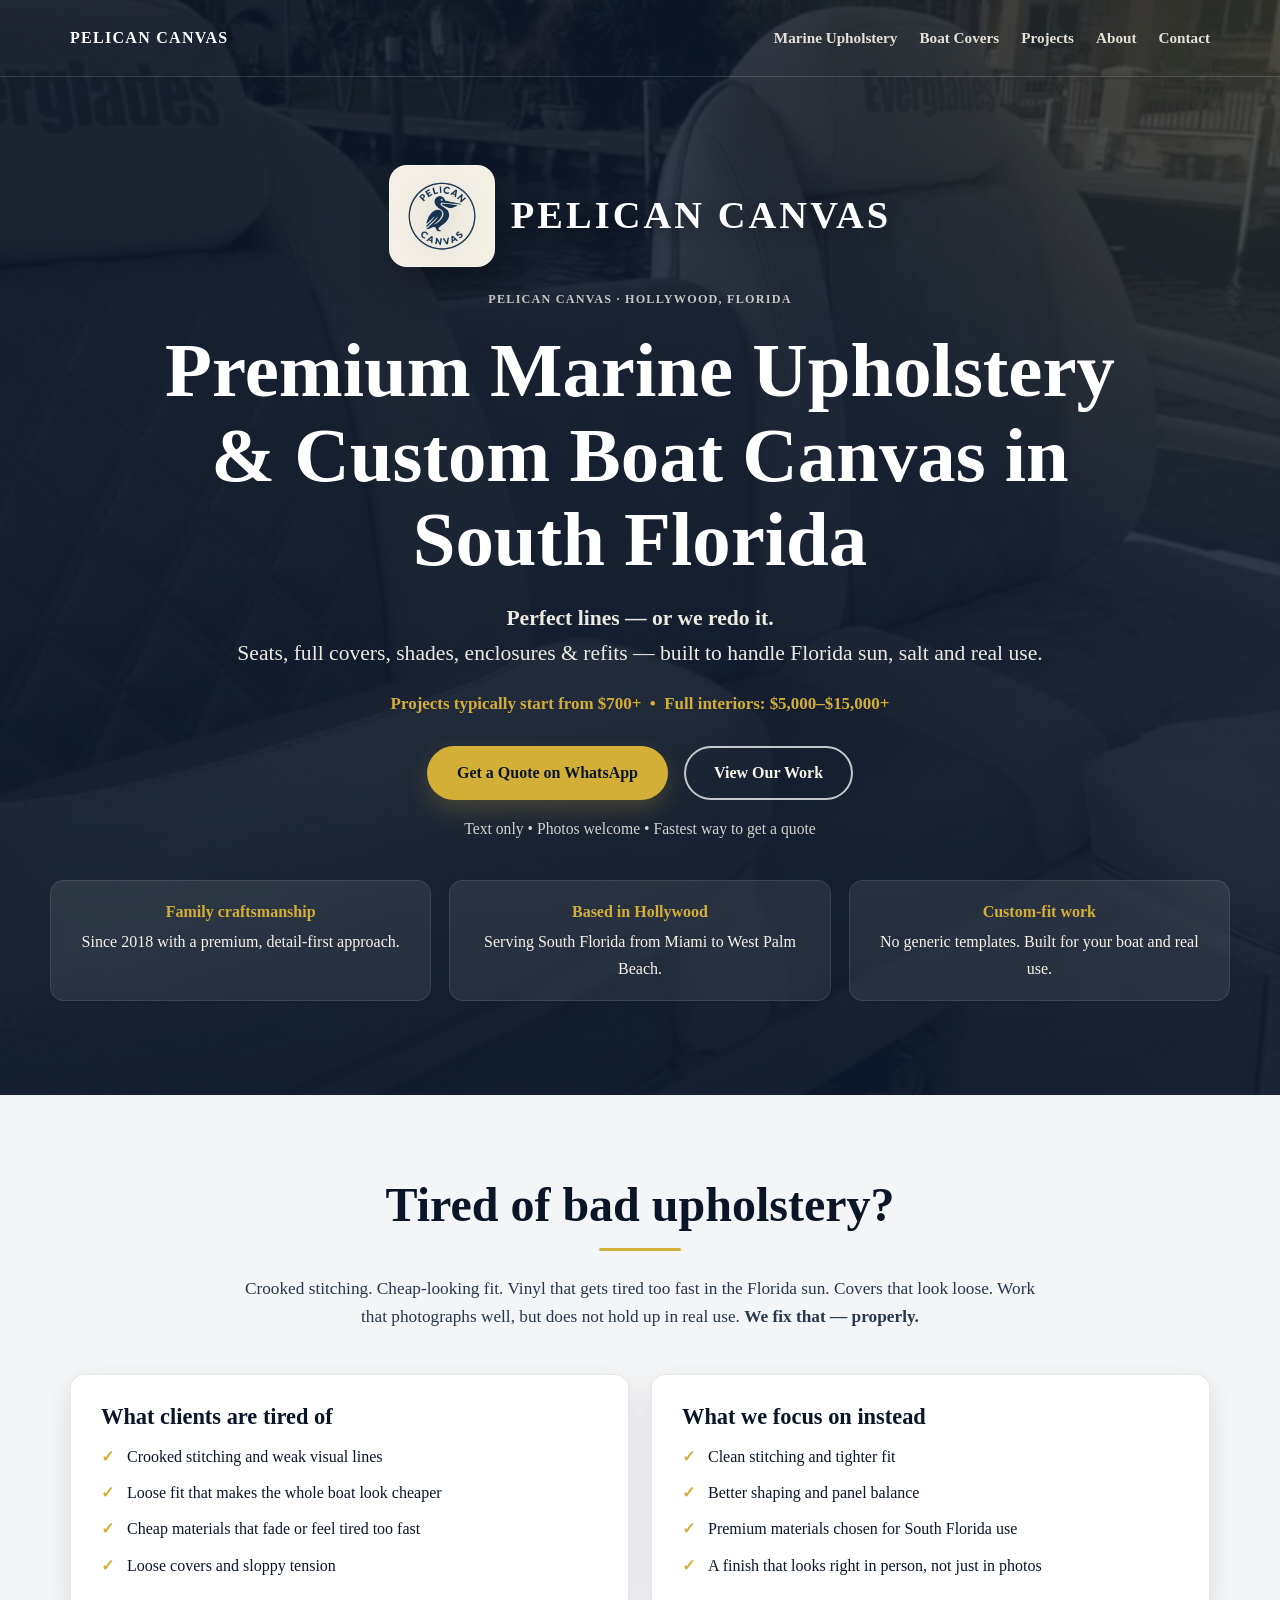
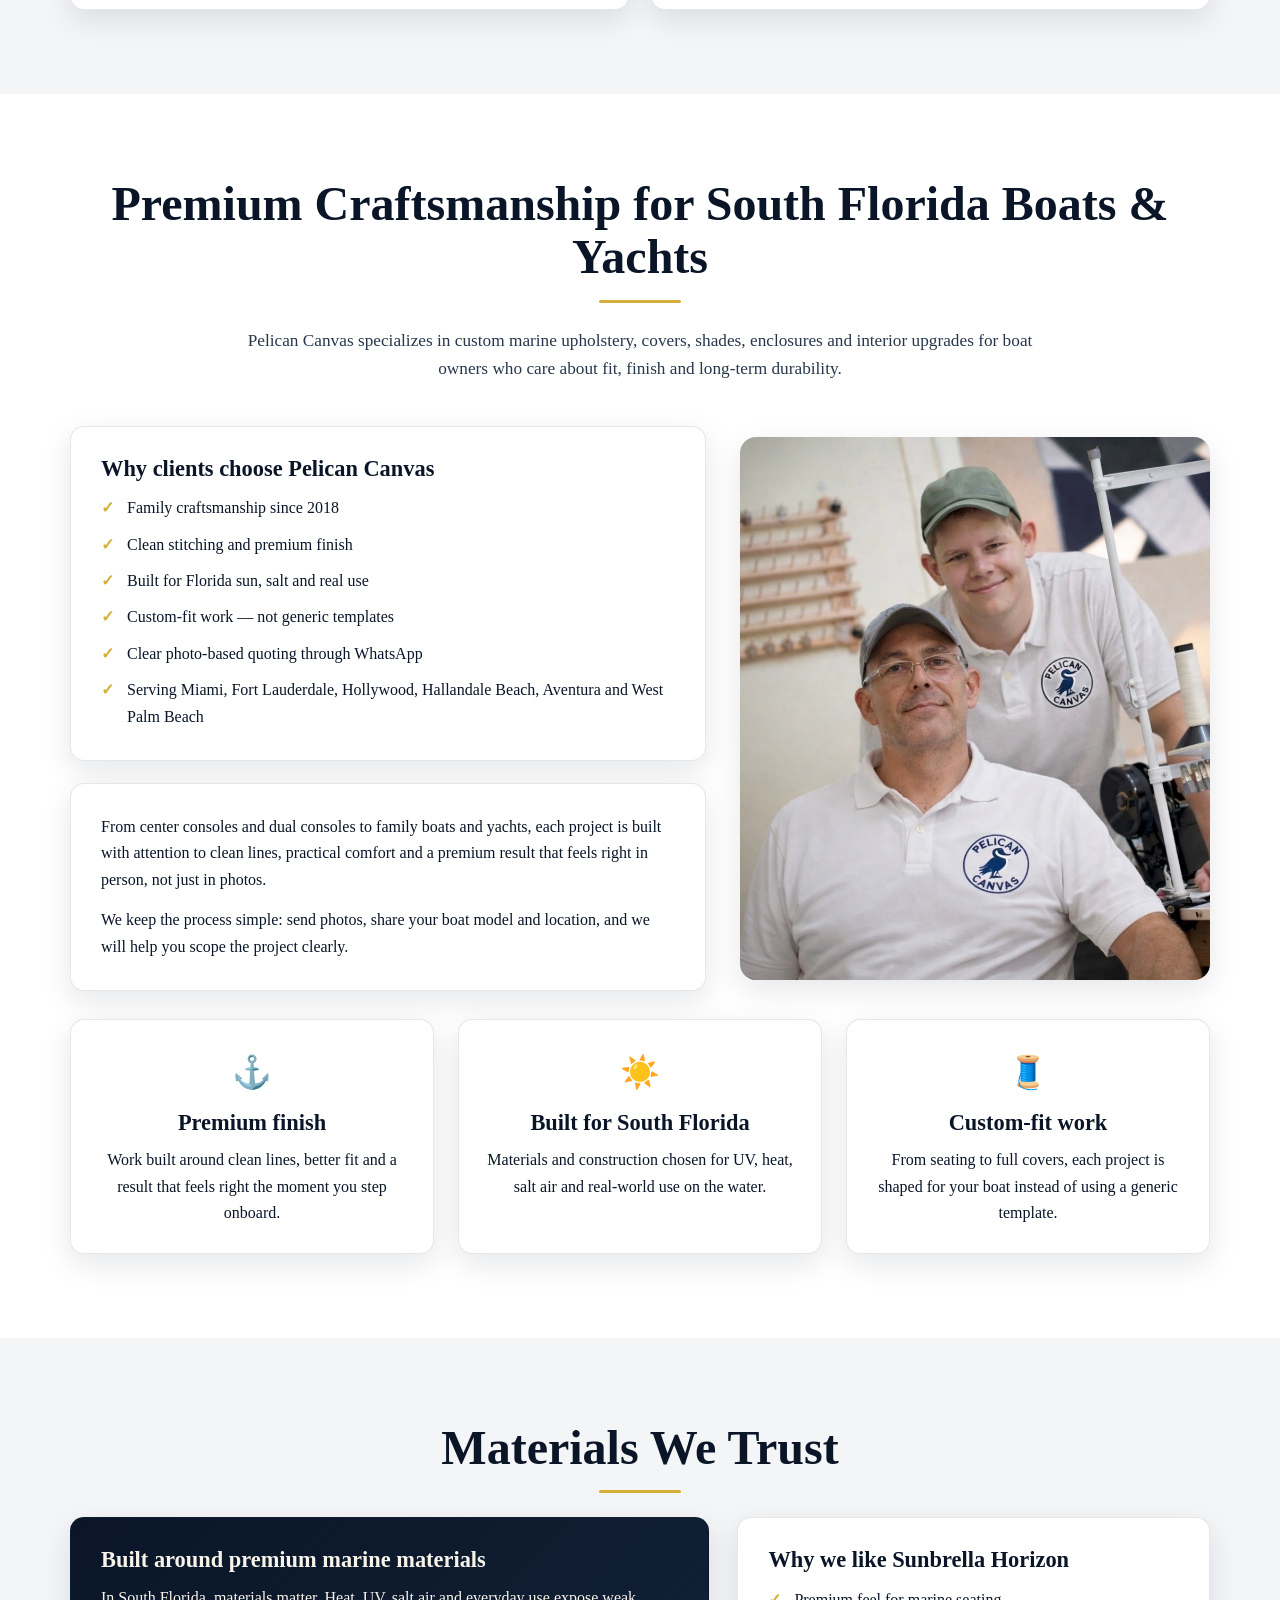
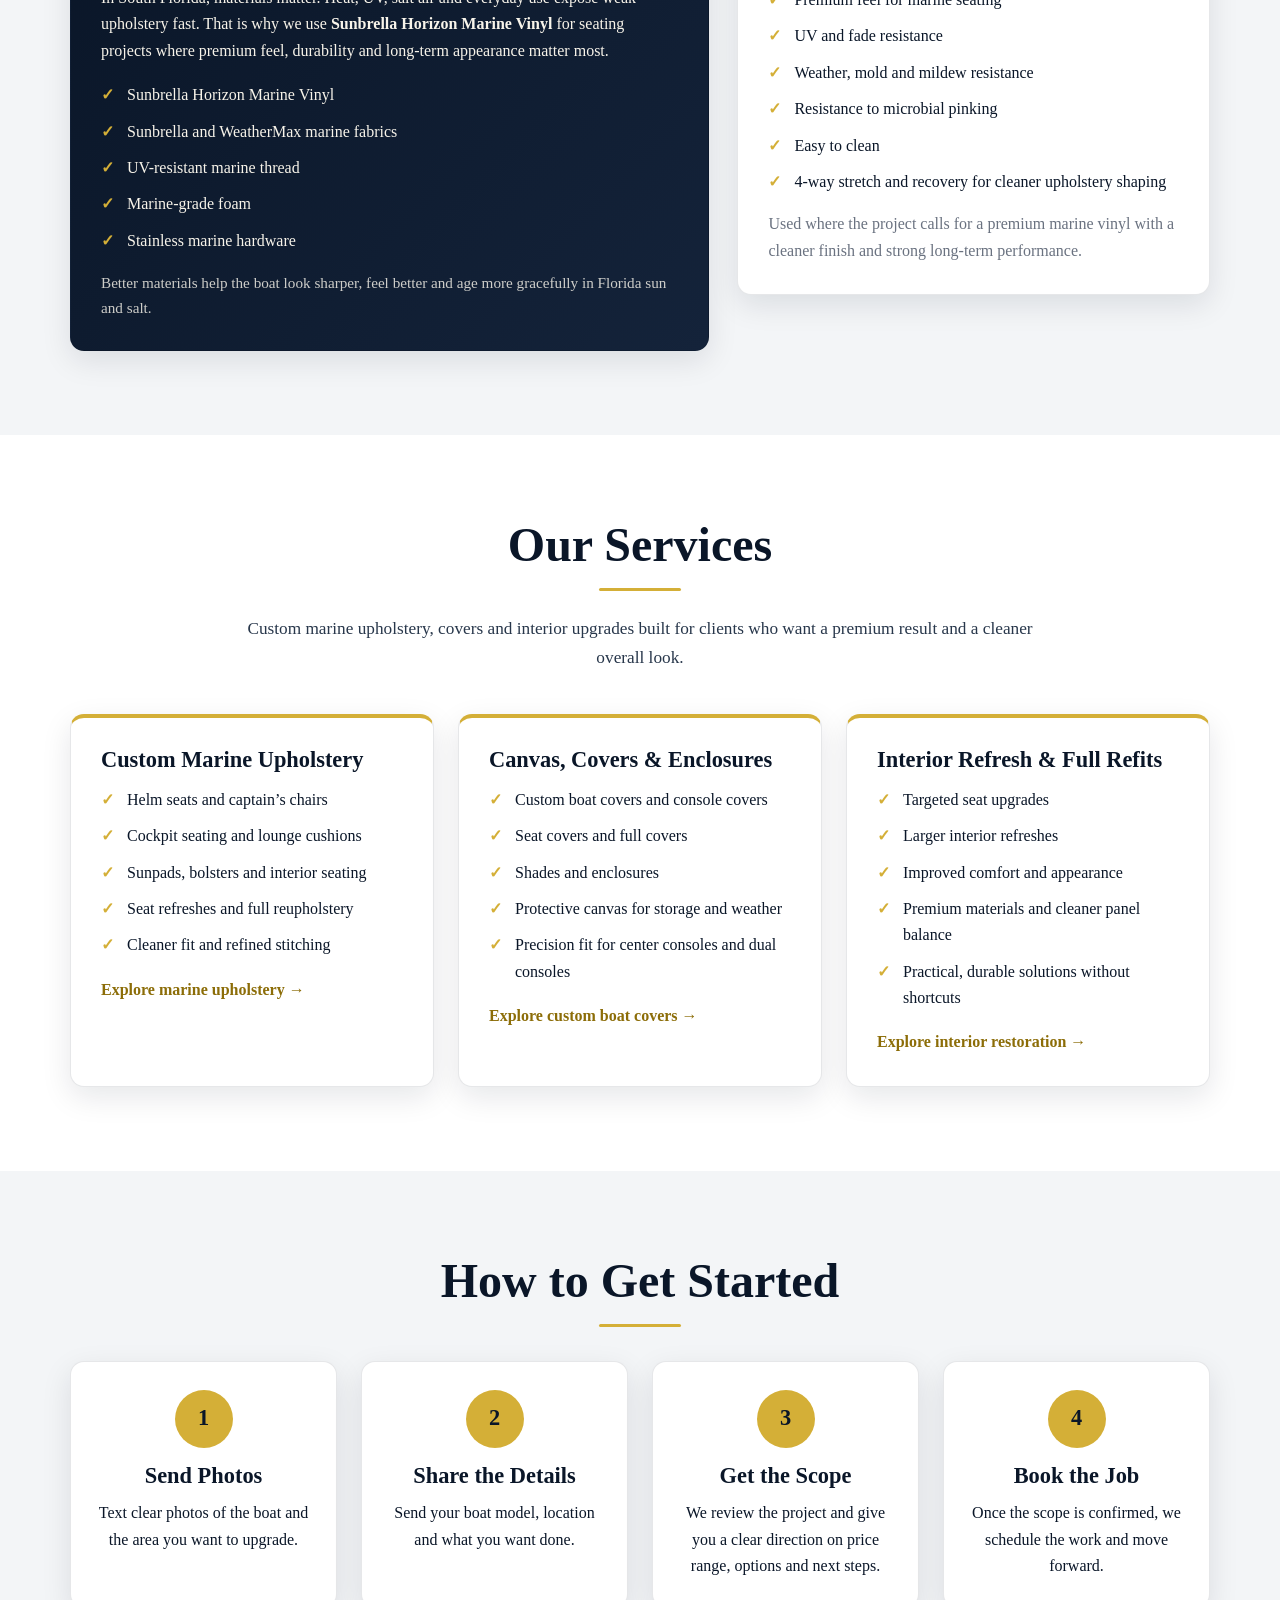
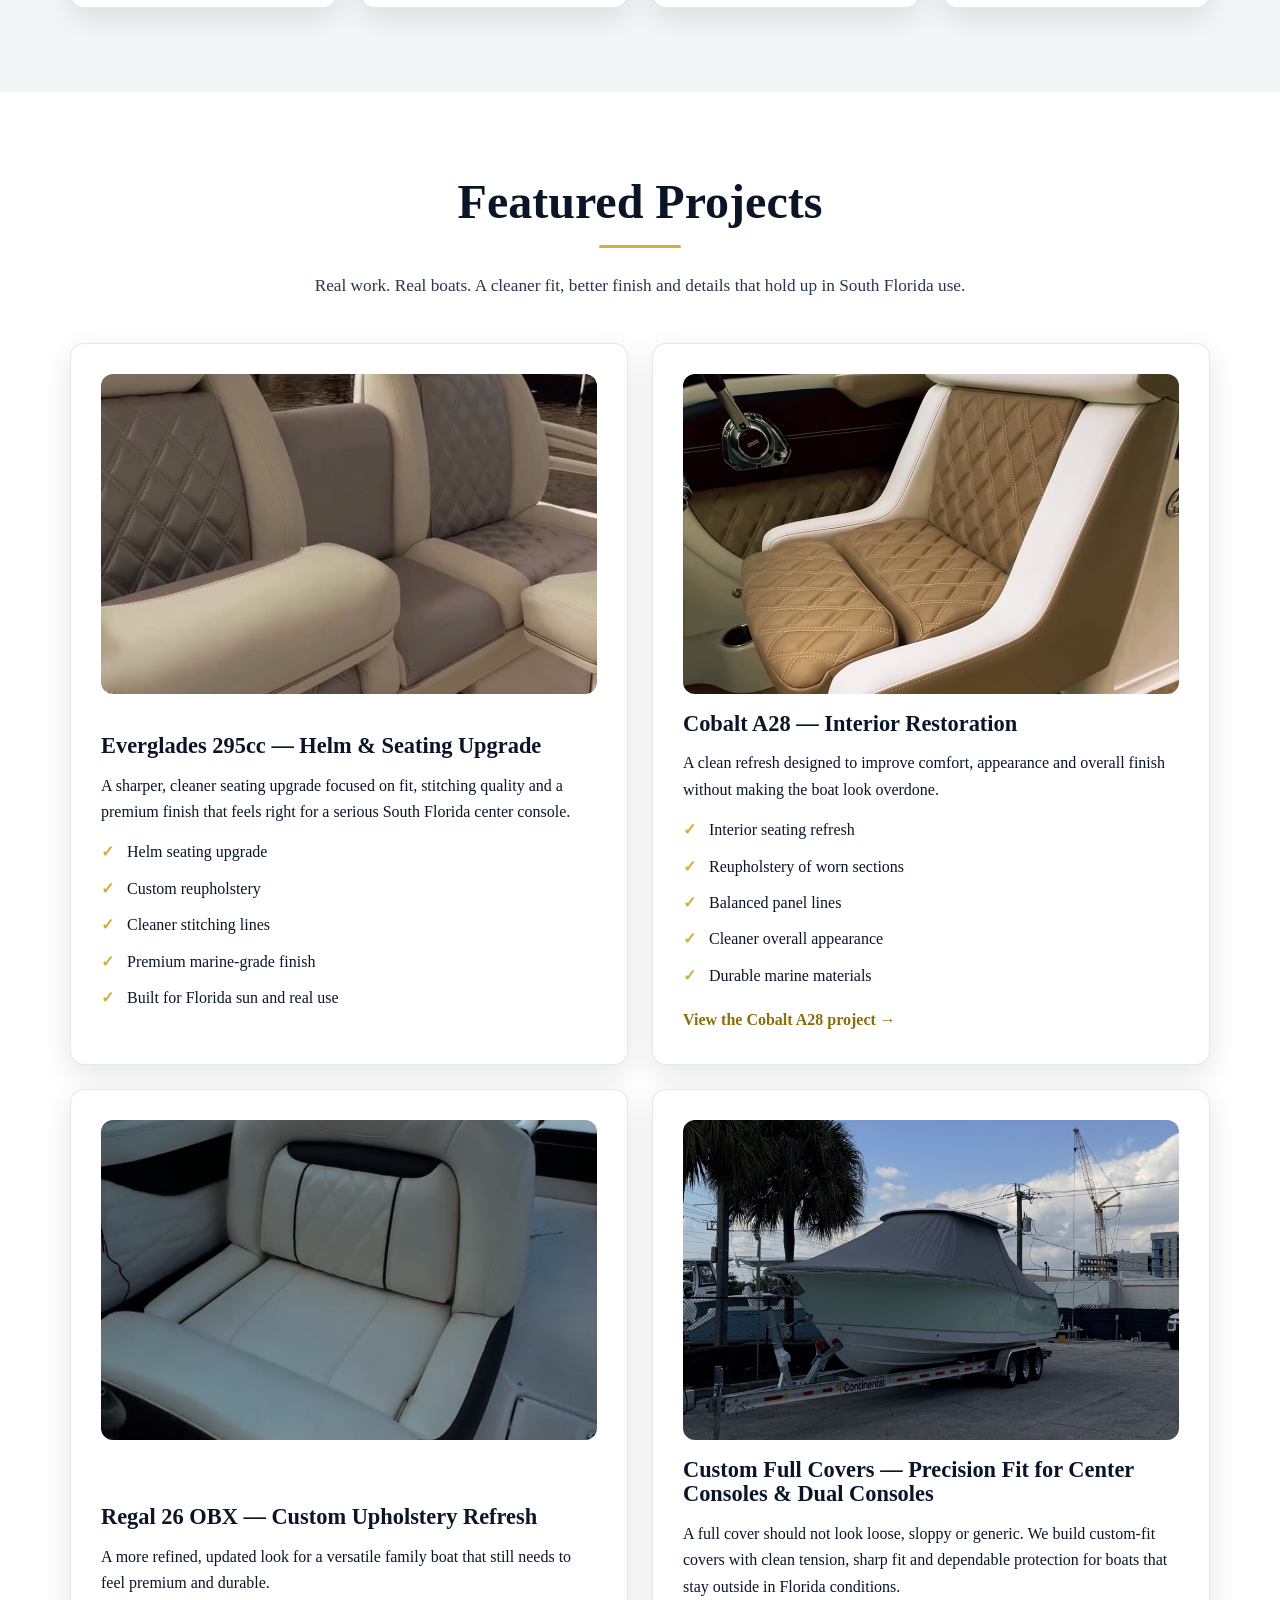
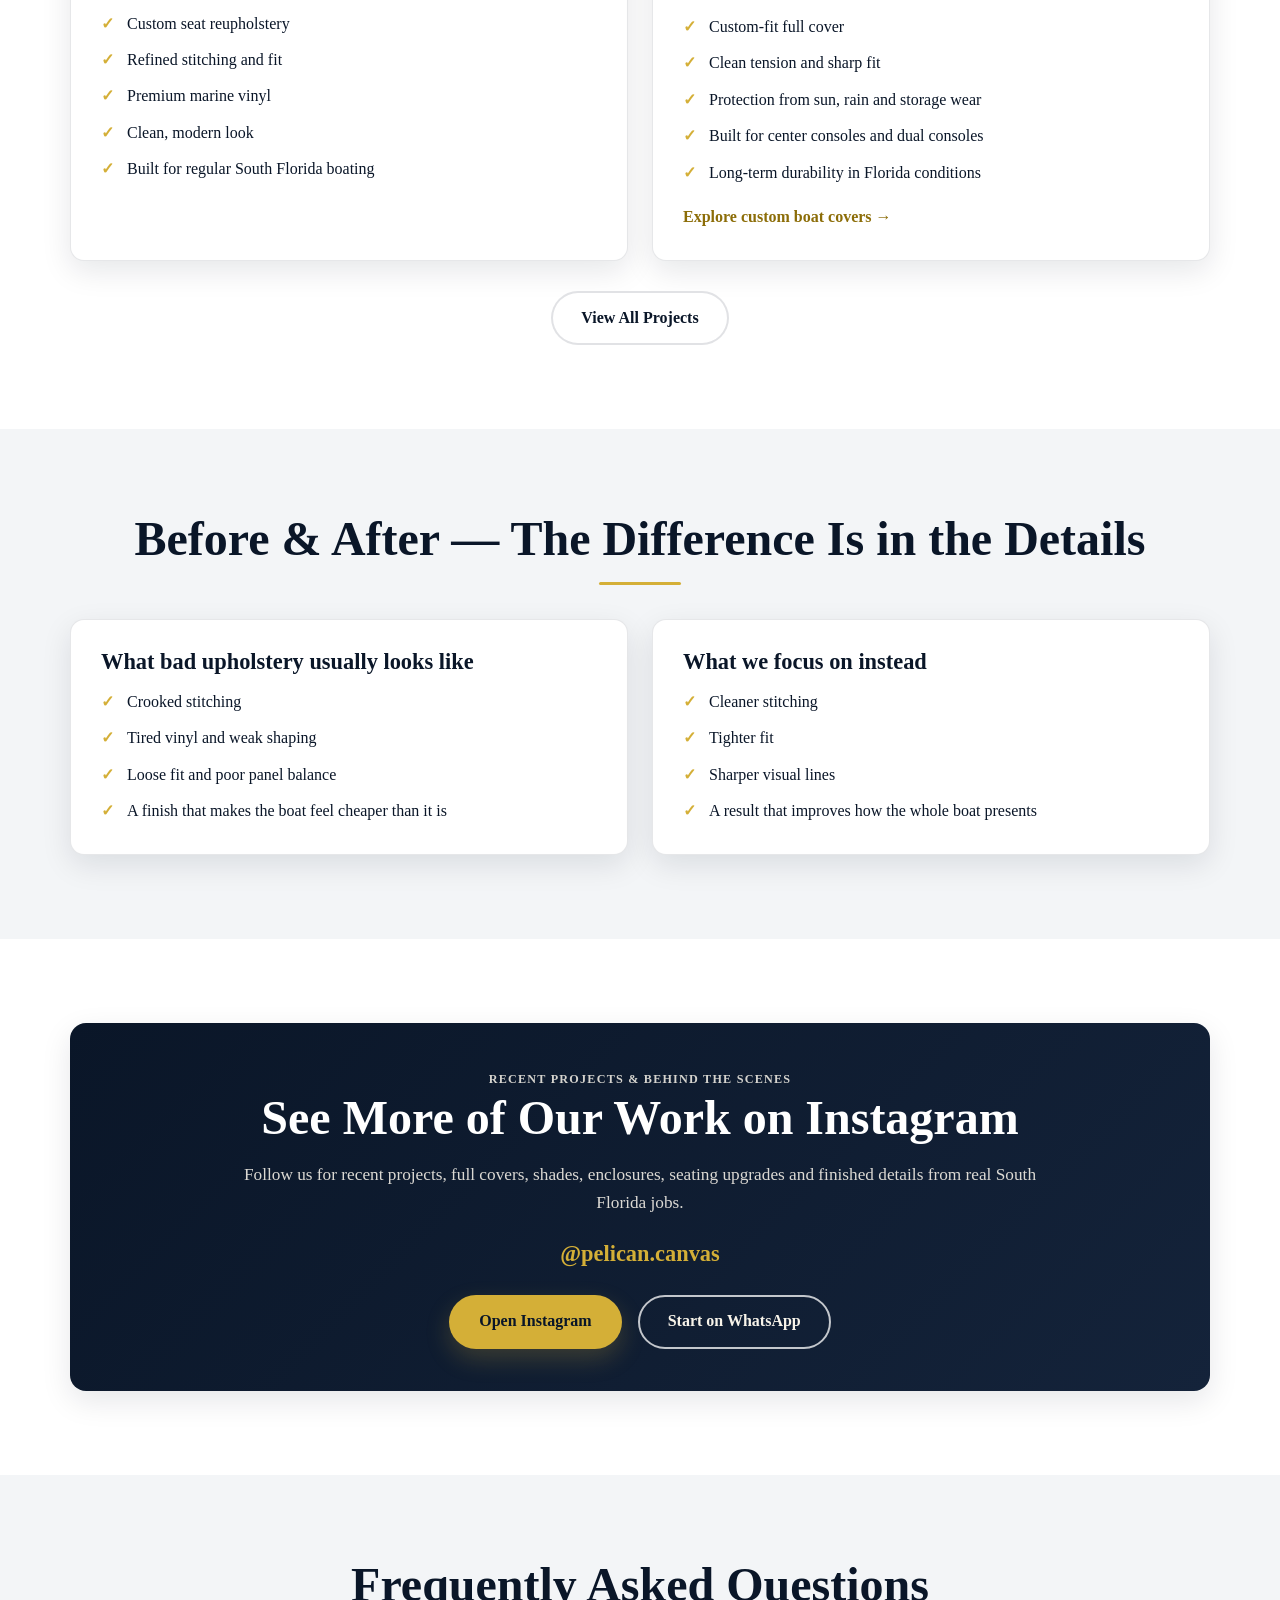
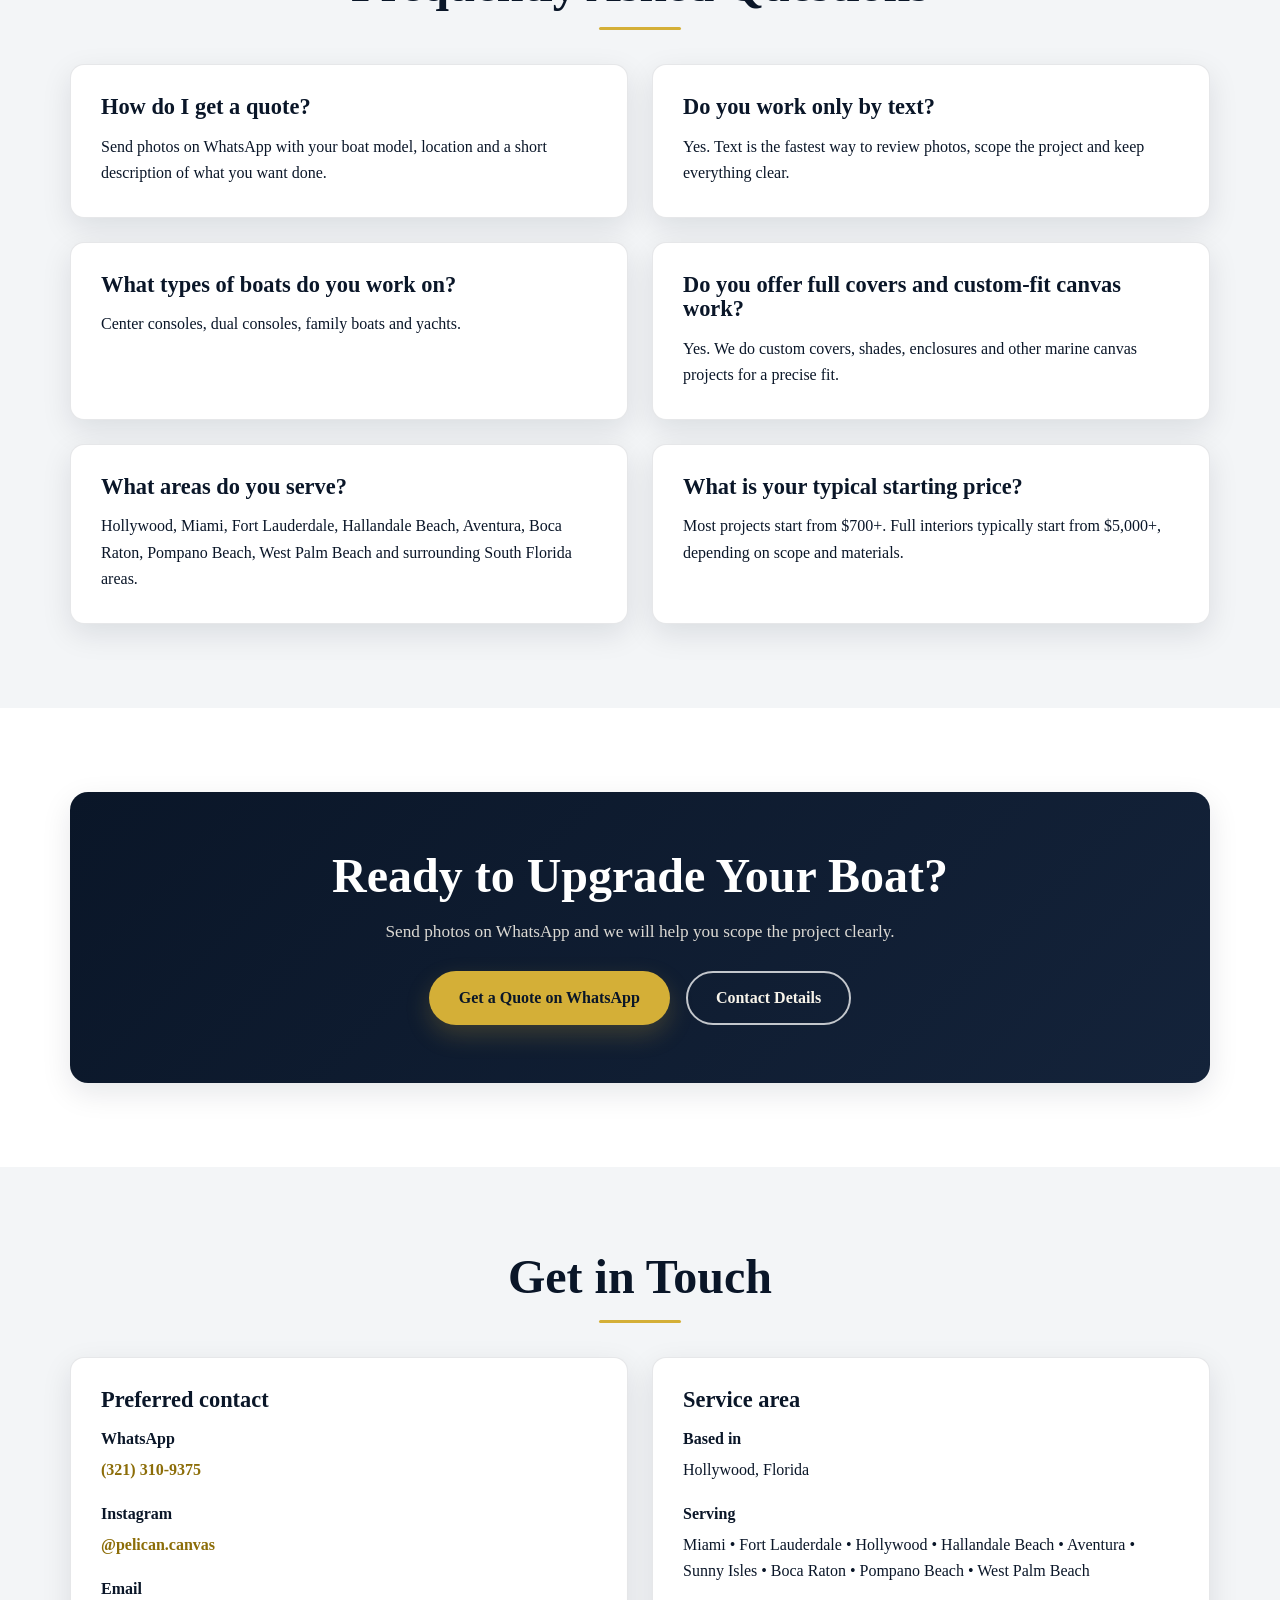
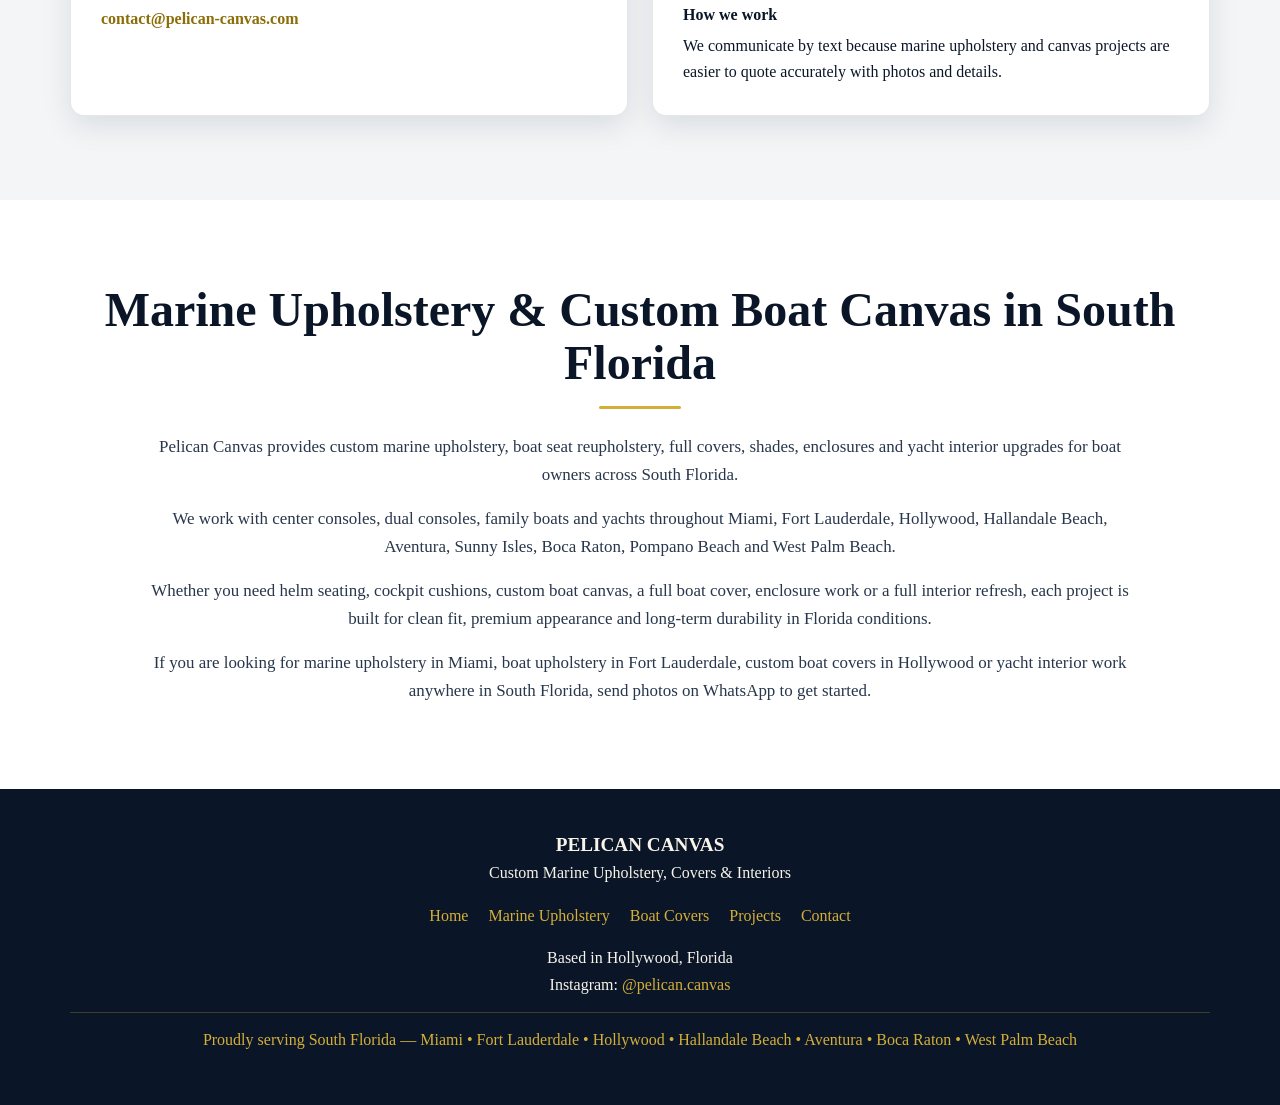
==== commit f14f7035: "Add SEO navigation and internal links" ====
--- a/index.html
+++ b/index.html
@@ -163,6 +163,37 @@
         radial-gradient(circle at top right, rgba(212,175,55,0.16), transparent 34%),
         linear-gradient(180deg, rgba(10,22,40,0.14), rgba(10,22,40,0.70));
     }
+    .site-nav-home {
+      position: relative;
+      z-index: 2;
+      border-bottom: 1px solid rgba(255,255,255,0.14);
+    }
+    .site-nav-inner {
+      min-height: 76px;
+      display: flex;
+      align-items: center;
+      justify-content: space-between;
+      gap: 28px;
+    }
+    .nav-brand-home {
+      color: var(--white);
+      text-decoration: none;
+      font-weight: 700;
+      letter-spacing: 0.08em;
+    }
+    .nav-links-home {
+      display: flex;
+      align-items: center;
+      flex-wrap: wrap;
+      gap: 22px;
+    }
+    .nav-links-home a {
+      color: rgba(248,244,234,0.9);
+      text-decoration: none;
+      font-size: 0.95rem;
+      font-weight: 700;
+    }
+    .nav-links-home a:hover { color: var(--gold); }
     .hero {
       position: relative;
       z-index: 1;
@@ -201,7 +232,7 @@
     .hero .eyebrow { color: rgba(248,244,234,0.92); }
     .hero h1 {
       color: var(--white);
-      max-width: 900px;
+      max-width: 980px;
       margin: 18px auto 18px;
     }
     .hero-lead {
@@ -338,6 +369,14 @@
       background: var(--white);
       border-top: 4px solid var(--gold);
     }
+    .card-link {
+      display: inline-block;
+      margin-top: 18px;
+      color: #8c6d08;
+      text-decoration: none;
+      font-weight: 700;
+    }
+    .card-link:hover { text-decoration: underline; }
     .process-steps {
       grid-template-columns: repeat(4, minmax(0,1fr));
       margin-top: 34px;
@@ -372,6 +411,13 @@
       gap: 18px;
       align-items: start;
     }
+    .project-card h3 a {
+      text-decoration: none;
+    }
+    .project-card h3 a:hover {
+      color: #8c6d08;
+      text-decoration: underline;
+    }
     .project-photo img {
       width: 100%;
       height: 320px;
@@ -451,6 +497,18 @@
       border-top: 1px solid rgba(212,175,55,.25);
       color: var(--gold);
     }
+    .footer-links {
+      display: flex;
+      justify-content: center;
+      flex-wrap: wrap;
+      gap: 10px 20px;
+      margin: 16px 0;
+    }
+    .footer-links a {
+      color: var(--gold);
+      text-decoration: none;
+    }
+    .footer-links a:hover { text-decoration: underline; }
     @media (max-width: 980px) {
       .trust-strip, .pain-grid, .bad-good, .about-wrap, .materials-wrap, .services-grid, .process-steps, .projects-grid, .before-after, .faq-grid, .contact-grid, .highlights {
         grid-template-columns: 1fr;
@@ -459,6 +517,13 @@
     }
     @media (max-width: 640px) {
       .container { padding: 0 16px; }
+      .site-nav-inner {
+        align-items: flex-start;
+        flex-direction: column;
+        gap: 12px;
+        padding: 16px 0;
+      }
+      .nav-links-home { gap: 9px 16px; }
       .hero { padding: 72px 0 78px; }
       .brand-row { gap: 12px; }
       .brand-badge { padding: 10px 12px; border-radius: 16px; }
@@ -473,18 +538,31 @@
 <body>
 
 <header>
+  <nav class="site-nav-home" aria-label="Primary navigation">
+    <div class="container site-nav-inner">
+      <a class="nav-brand-home" href="/">PELICAN CANVAS</a>
+      <div class="nav-links-home">
+        <a href="/marine-upholstery/">Marine Upholstery</a>
+        <a href="/custom-boat-covers/">Boat Covers</a>
+        <a href="/projects/">Projects</a>
+        <a href="#about">About</a>
+        <a href="#contact">Contact</a>
+      </div>
+    </div>
+  </nav>
   <div class="container hero">
     <div class="brand-row">
       <div class="brand-badge">
-        <img src="IMG_9007.png" alt="Pelican Canvas Logo">
+        <img src="IMG_9007.png" alt="Pelican Canvas Logo" width="1000" height="1000">
       </div>
       <div class="logo-text">PELICAN CANVAS</div>
     </div>
 
-    <span class="eyebrow">Custom yacht &amp; boat interiors · South Florida</span>
-    <h1>Perfect lines — or we redo it.</h1>
+    <span class="eyebrow">Pelican Canvas · Hollywood, Florida</span>
+    <h1>Premium Marine Upholstery &amp; Custom Boat Canvas in South Florida</h1>
     <p class="hero-lead">
-      Seats, canvas, full covers, shades &amp; refits — built to handle Florida sun, salt and real use.
+      <strong>Perfect lines — or we redo it.</strong><br>
+      Seats, full covers, shades, enclosures &amp; refits — built to handle Florida sun, salt and real use.
     </p>
     <p class="hero-pricing">
       Projects typically start from $700+ &nbsp;•&nbsp; Full interiors: $5,000–$15,000+
@@ -578,7 +656,7 @@
       </div>
 
       <div class="about-photo">
-        <img src="4AB1D54D-5116-469E-A584-2037A86A0401.jpeg" alt="Pelican Canvas family craftsmanship">
+        <img src="4AB1D54D-5116-469E-A584-2037A86A0401.jpeg" alt="Pelican Canvas family craftsmanship" width="886" height="1023" loading="lazy" decoding="async">
       </div>
     </div>
 
@@ -658,6 +736,7 @@
           <li>Seat refreshes and full reupholstery</li>
           <li>Cleaner fit and refined stitching</li>
         </ul>
+        <a class="card-link" href="/marine-upholstery/">Explore marine upholstery →</a>
       </div>
       <div class="card service-card">
         <h3>Canvas, Covers &amp; Enclosures</h3>
@@ -668,6 +747,7 @@
           <li>Protective canvas for storage and weather</li>
           <li>Precision fit for center consoles and dual consoles</li>
         </ul>
+        <a class="card-link" href="/custom-boat-covers/">Explore custom boat covers →</a>
       </div>
       <div class="card service-card">
         <h3>Interior Refresh &amp; Full Refits</h3>
@@ -678,6 +758,7 @@
           <li>Premium materials and cleaner panel balance</li>
           <li>Practical, durable solutions without shortcuts</li>
         </ul>
+        <a class="card-link" href="/marine-upholstery/">Explore interior restoration →</a>
       </div>
     </div>
   </div>
@@ -723,7 +804,7 @@
     <div class="projects-grid">
       <div class="card project-card">
         <div class="project-photo">
-          <img src="IMG_1650.jpeg" alt="Everglades 295cc helm and seating upgrade by Pelican Canvas">
+          <img src="IMG_1650.jpeg" alt="Everglades 295cc helm and seating upgrade by Pelican Canvas" width="878" height="1329" loading="lazy" decoding="async">
         </div>
         <div>
           <h3>Everglades 295cc — Helm &amp; Seating Upgrade</h3>
@@ -740,10 +821,12 @@
 
       <div class="card project-card">
         <div class="project-photo">
-          <img src="IMG_1645.jpeg" alt="Cobalt A28 interior seating refresh by Pelican Canvas">
+          <a href="/projects/cobalt-a28-interior-restoration/">
+            <img src="IMG_1645.jpeg" alt="Cobalt A28 interior restoration by Pelican Canvas" width="945" height="1218" loading="lazy" decoding="async">
+          </a>
         </div>
         <div>
-          <h3>Cobalt A28 — Interior Seating Refresh</h3>
+          <h3><a href="/projects/cobalt-a28-interior-restoration/">Cobalt A28 — Interior Restoration</a></h3>
           <p>A clean refresh designed to improve comfort, appearance and overall finish without making the boat look overdone.</p>
           <ul>
             <li>Interior seating refresh</li>
@@ -752,12 +835,13 @@
             <li>Cleaner overall appearance</li>
             <li>Durable marine materials</li>
           </ul>
+          <a class="card-link" href="/projects/cobalt-a28-interior-restoration/">View the Cobalt A28 project →</a>
         </div>
       </div>
 
       <div class="card project-card">
         <div class="project-photo">
-          <img src="IMG_1641.jpeg" alt="Regal 26 OBX custom upholstery refresh by Pelican Canvas">
+          <img src="IMG_1641.jpeg" alt="Regal 26 OBX custom upholstery refresh by Pelican Canvas" width="917" height="1262" loading="lazy" decoding="async">
         </div>
         <div>
           <h3>Regal 26 OBX — Custom Upholstery Refresh</h3>
@@ -774,10 +858,12 @@
 
       <div class="card project-card">
         <div class="project-photo">
-          <img src="IMG_1475.jpeg" alt="Custom full boat cover by Pelican Canvas">
+          <a href="/custom-boat-covers/">
+            <img src="IMG_1475.jpeg" alt="Custom full boat cover by Pelican Canvas" width="803" height="1429" loading="lazy" decoding="async">
+          </a>
         </div>
         <div>
-          <h3>Custom Full Covers — Precision Fit for Center Consoles &amp; Dual Consoles</h3>
+          <h3><a href="/custom-boat-covers/">Custom Full Covers — Precision Fit for Center Consoles &amp; Dual Consoles</a></h3>
           <p>A full cover should not look loose, sloppy or generic. We build custom-fit covers with clean tension, sharp fit and dependable protection for boats that stay outside in Florida conditions.</p>
           <ul>
             <li>Custom-fit full cover</li>
@@ -786,8 +872,12 @@
             <li>Built for center consoles and dual consoles</li>
             <li>Long-term durability in Florida conditions</li>
           </ul>
-        </div>
-      </div>
+          <a class="card-link" href="/custom-boat-covers/">Explore custom boat covers →</a>
+        </div>
+      </div>
+    </div>
+    <div class="btn-row" style="margin-top:30px;">
+      <a class="btn btn-dark" href="/projects/">View All Projects</a>
     </div>
   </div>
 </section>
@@ -953,6 +1043,13 @@
   <div class="container">
     <p style="font-size:1.2rem; font-weight:700;">PELICAN CANVAS</p>
     <p>Custom Marine Upholstery, Covers &amp; Interiors</p>
+    <div class="footer-links">
+      <a href="/">Home</a>
+      <a href="/marine-upholstery/">Marine Upholstery</a>
+      <a href="/custom-boat-covers/">Boat Covers</a>
+      <a href="/projects/">Projects</a>
+      <a href="#contact">Contact</a>
+    </div>
     <p>Based in Hollywood, Florida</p>
     <p>Instagram: <a href="https://www.instagram.com/pelican.canvas/" target="_blank" rel="noopener" style="color:var(--gold); text-decoration:none;">@pelican.canvas</a></p>
     <div class="service-line">
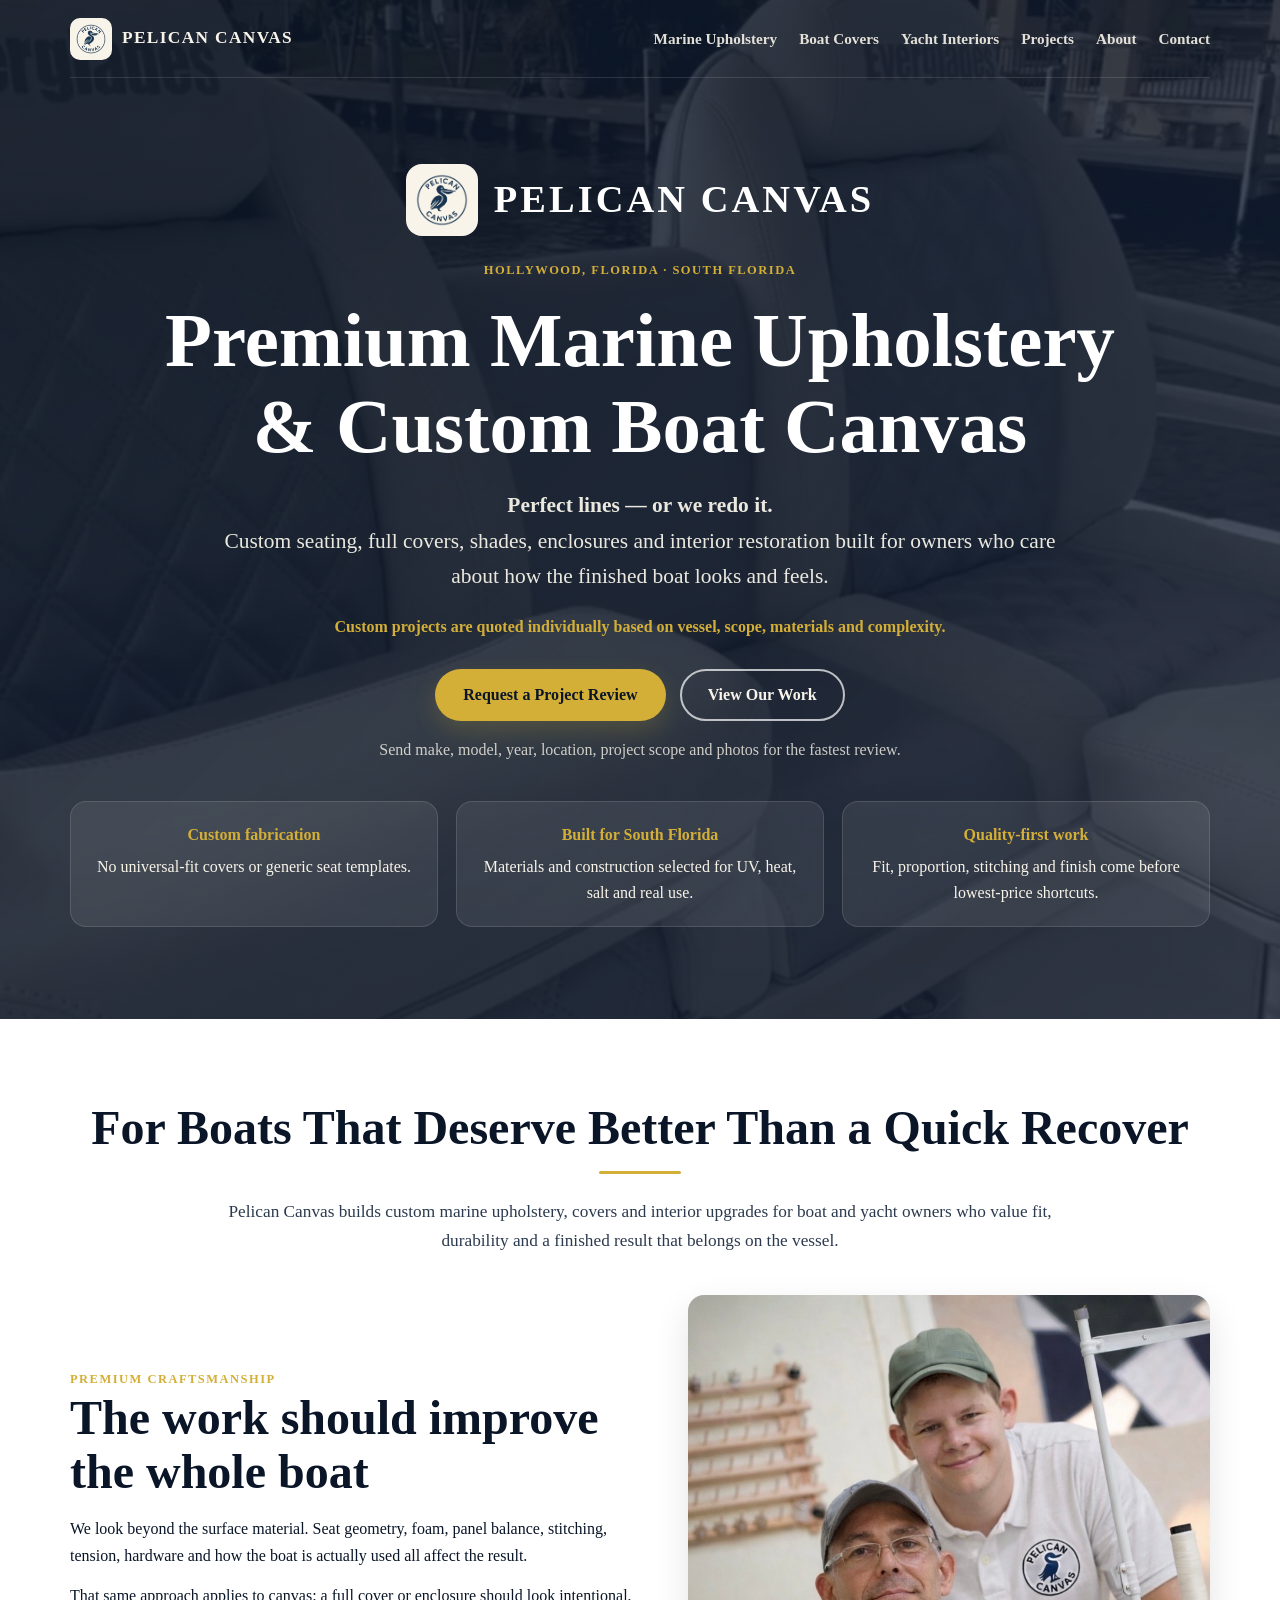
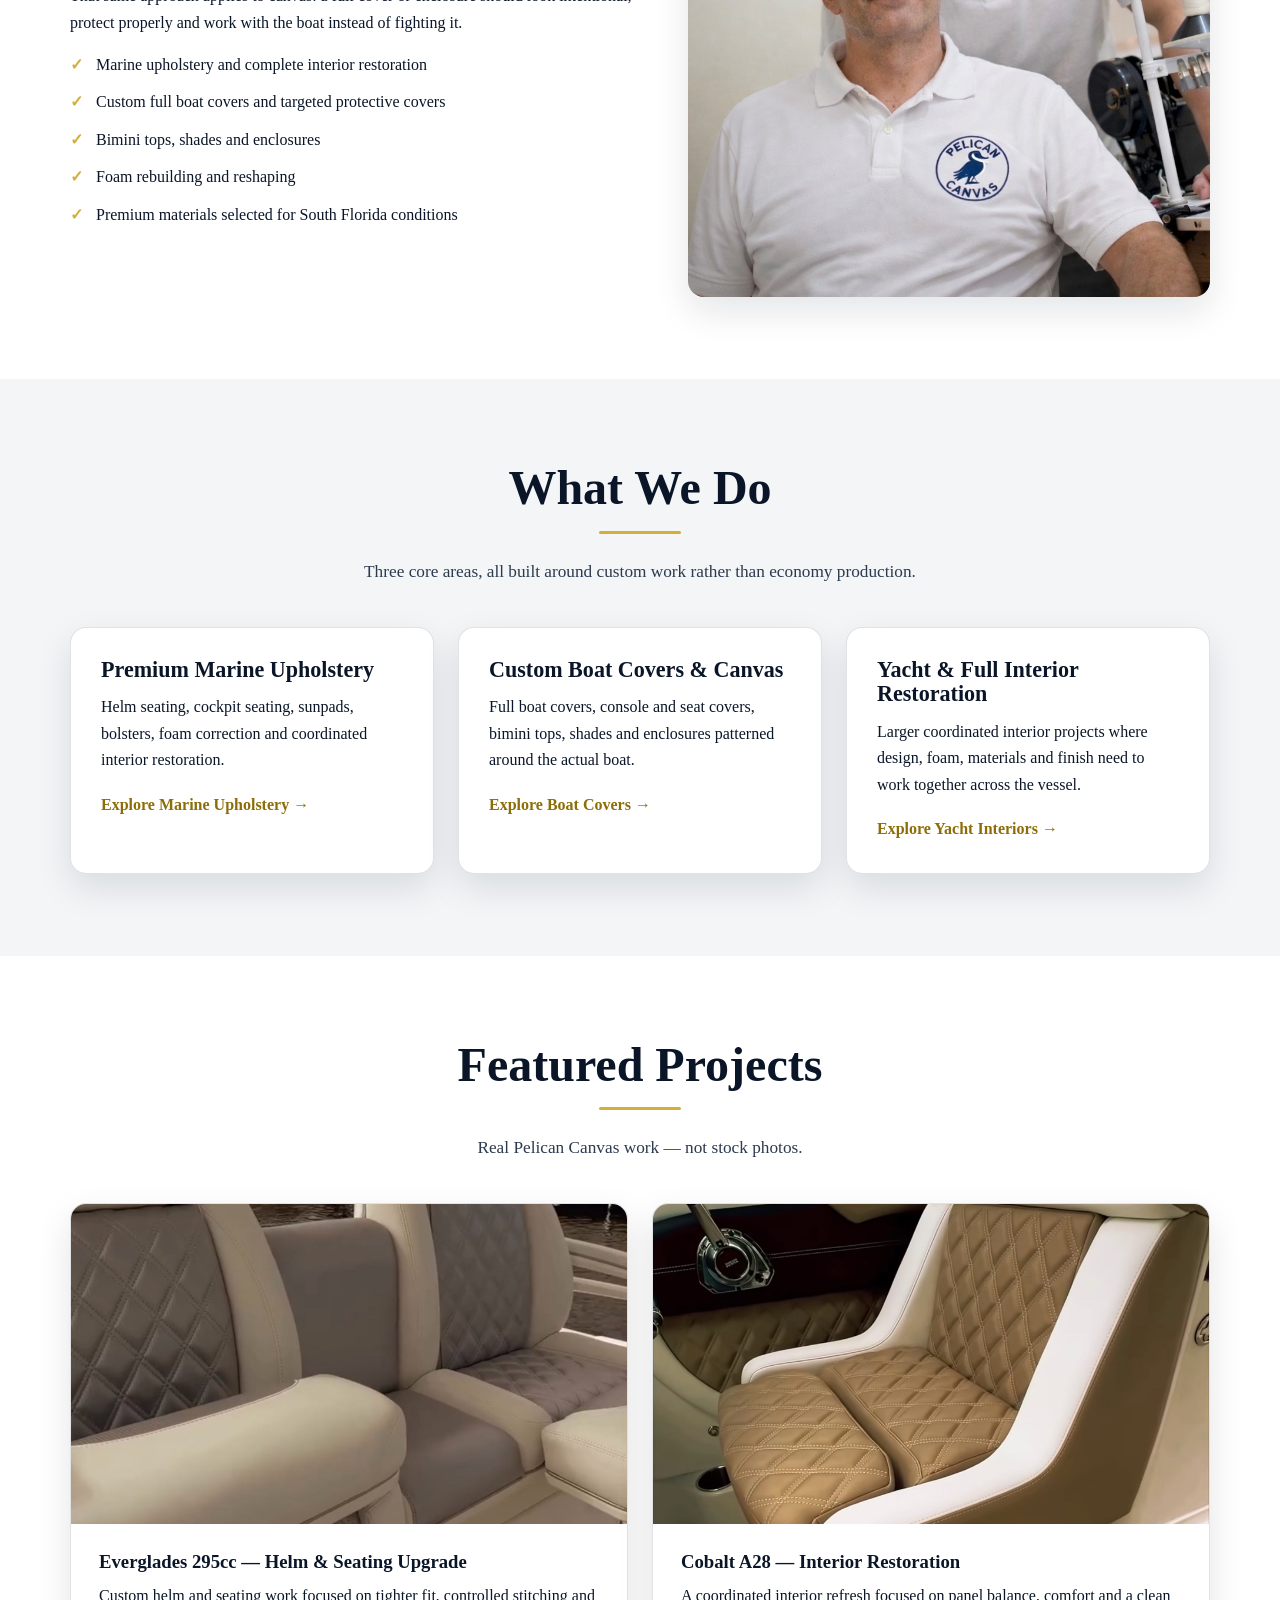
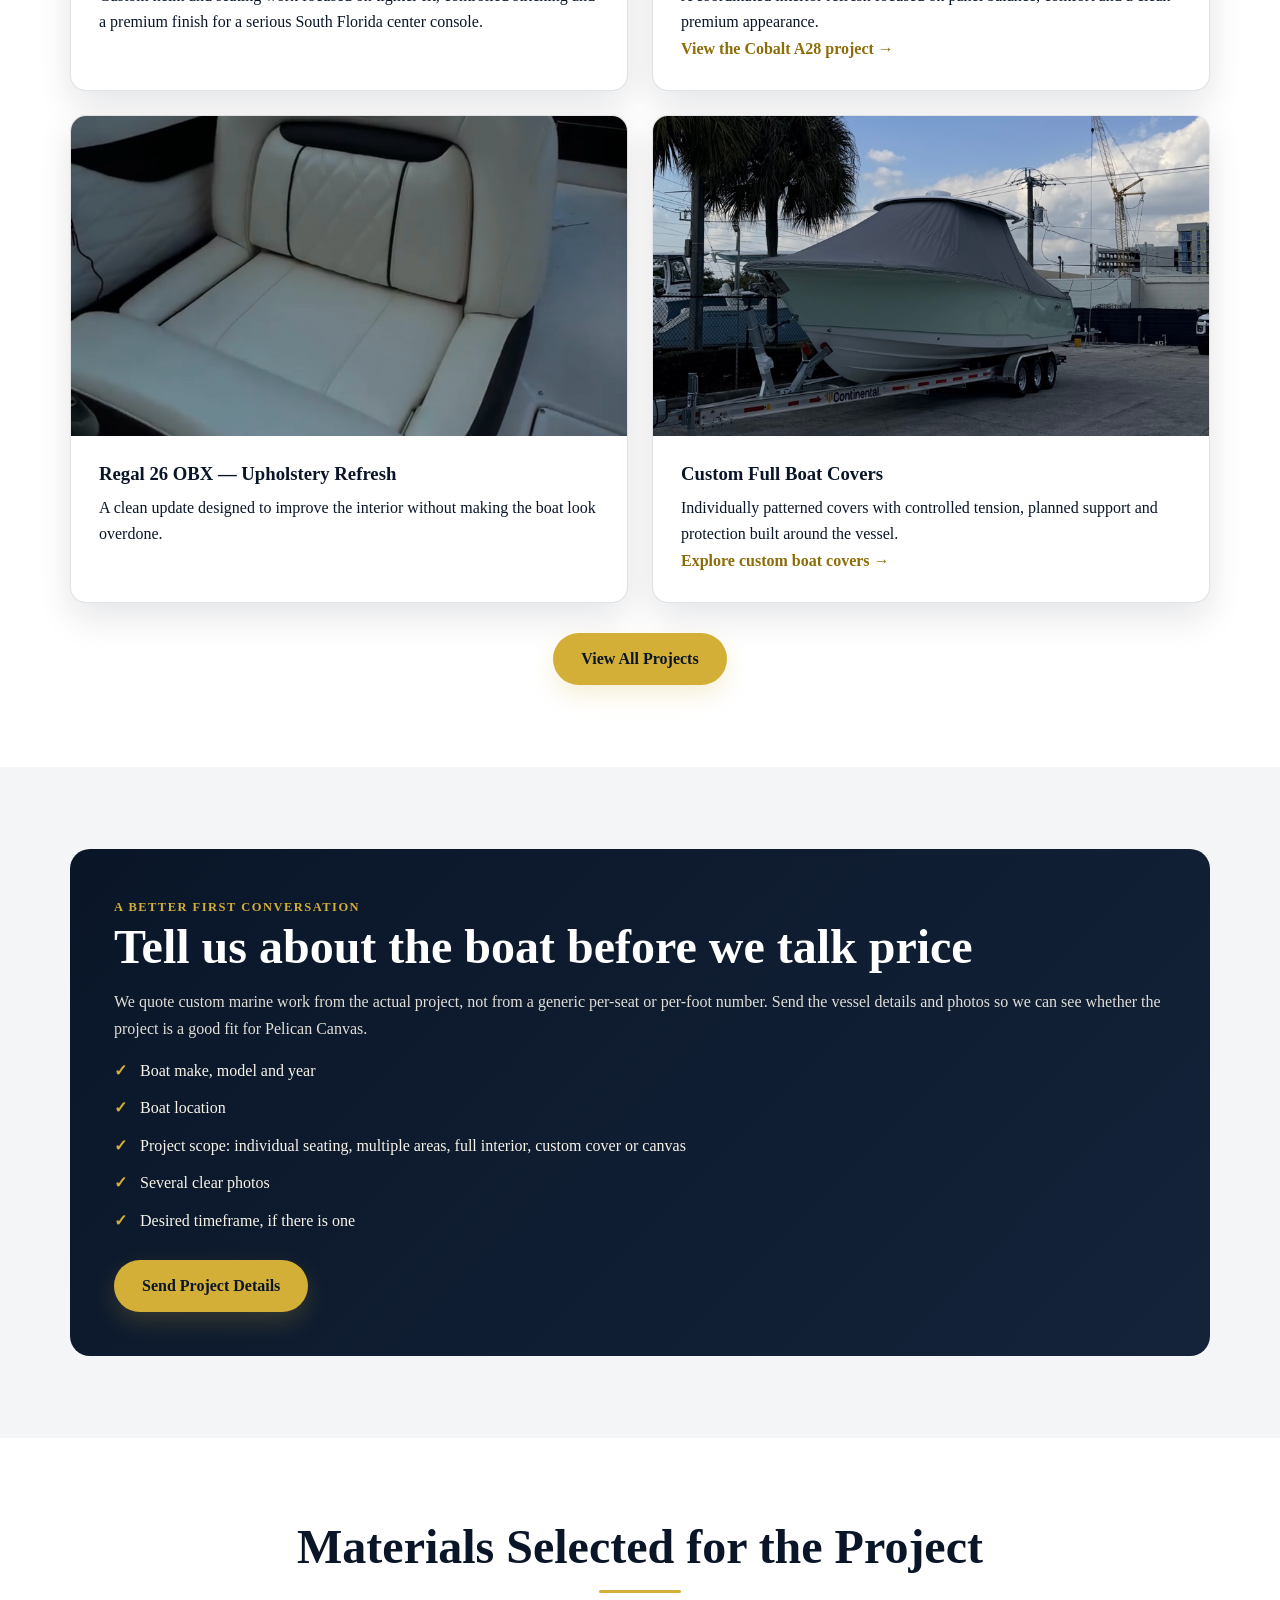
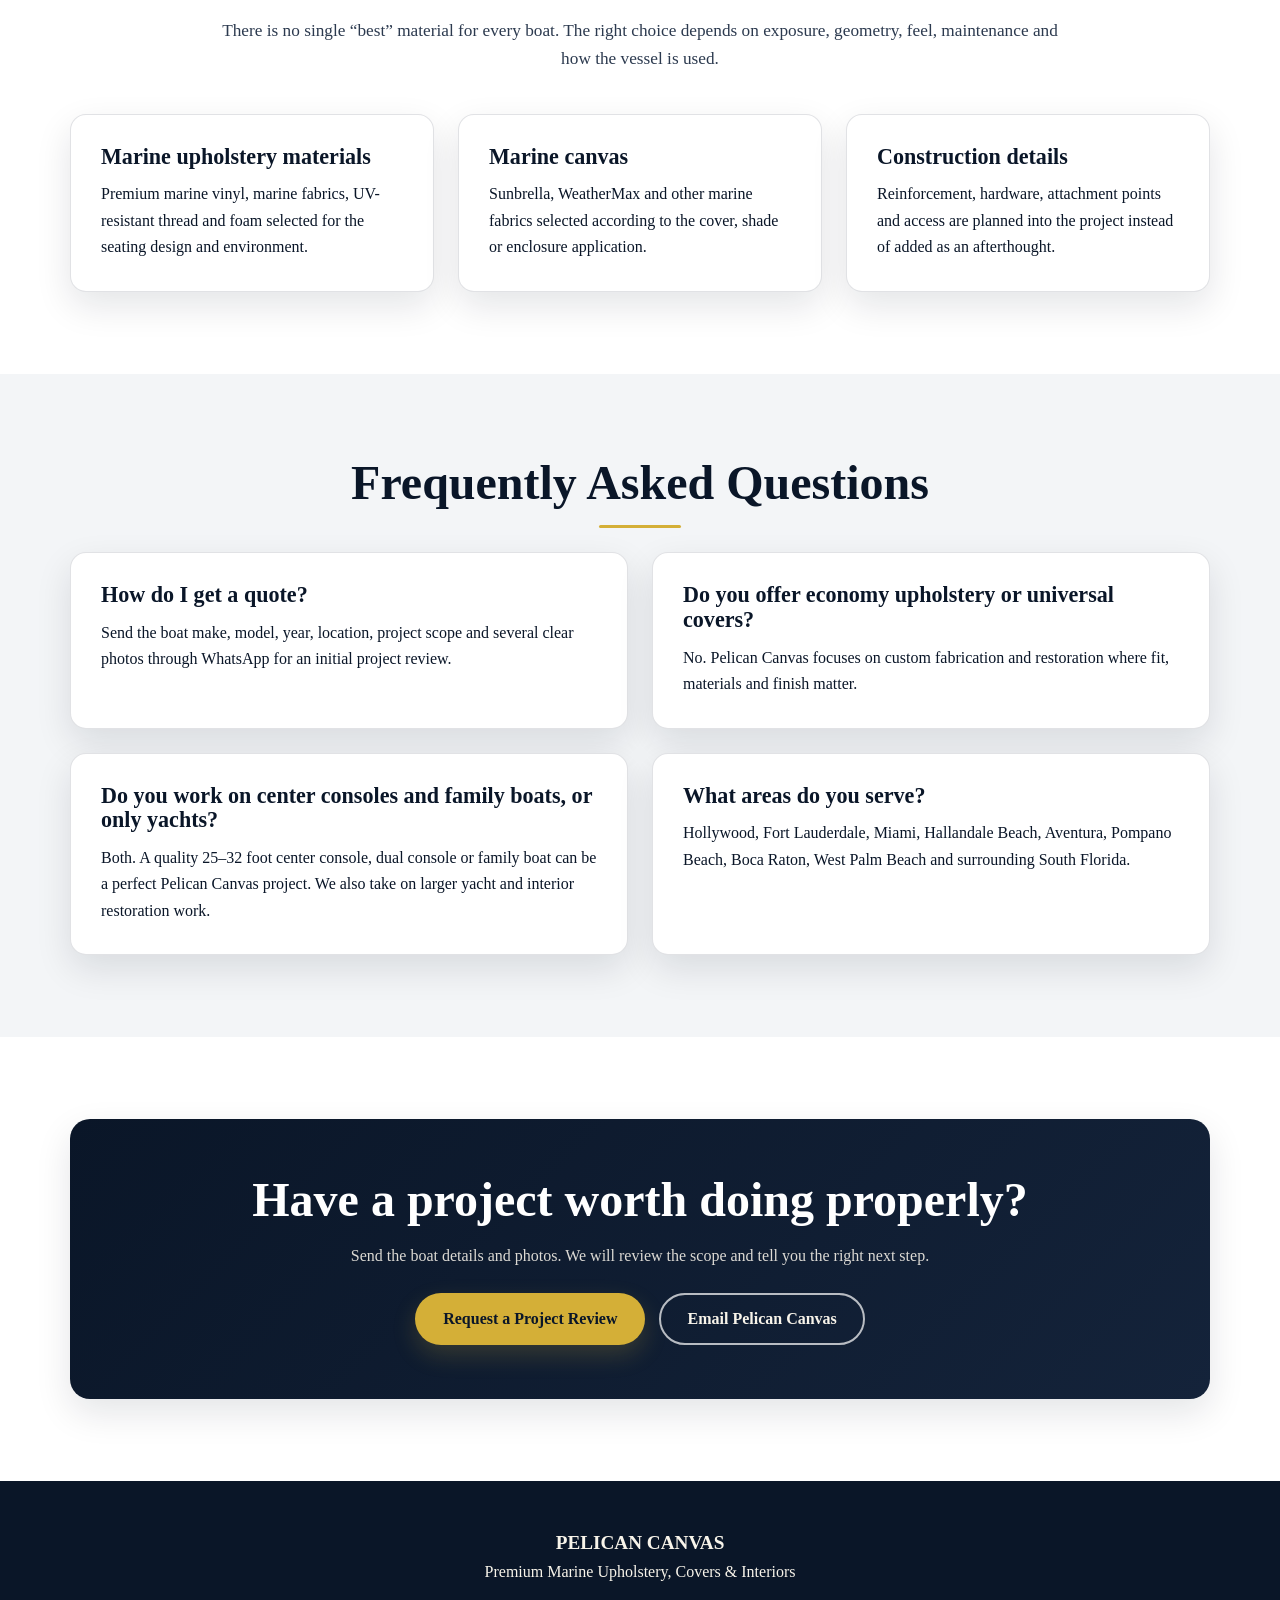
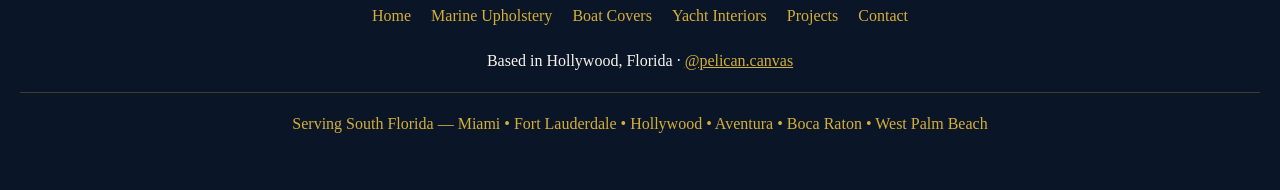
==== commit 43aee1f0: "Refocus homepage on premium custom marine clients" ====
--- a/index.html
+++ b/index.html
@@ -1,26 +1,22 @@
-
 <!DOCTYPE html>
 <html lang="en">
 <head>
   <meta charset="UTF-8">
   <meta name="viewport" content="width=device-width, initial-scale=1.0">
   <meta name="google-site-verification" content="0Wjcn0k9_Os7LASuSW4JPKWKwKUrUX7gytXUcHyeQfo" />
-  <title>Pelican Canvas | Marine Upholstery, Covers & Boat Interiors | South Florida</title>
-  <meta name="description" content="Custom marine upholstery, full covers, shades, enclosures and boat interior upgrades in South Florida. Based in Hollywood, serving Miami, Fort Lauderdale, Aventura, Boca Raton and West Palm Beach.">
-  <meta name="keywords" content="marine upholstery Miami, boat upholstery Fort Lauderdale, custom boat covers Hollywood FL, yacht interior South Florida, marine canvas Fort Lauderdale, center console upholstery, full boat cover, Sunbrella Horizon marine vinyl">
+  <title>Pelican Canvas | Premium Marine Upholstery, Boat Covers & Interiors | South Florida</title>
+  <meta name="description" content="Premium marine upholstery, custom boat covers, yacht and boat interior restoration in Hollywood, Fort Lauderdale, Miami and South Florida. Custom fabrication for owners who care about fit, materials and finish.">
   <meta name="robots" content="index,follow">
   <link rel="canonical" href="https://pelican-canvas.com/">
-  <link rel="icon" type="image/svg+xml" href="data:image/svg+xml,%3Csvg xmlns='http://www.w3.org/2000/svg' viewBox='0 0 64 64'%3E%3Crect x='4' y='4' width='56' height='56' rx='16' fill='%23F8F4EA' stroke='%23D4AF37' stroke-width='3'/%3E%3Ctext x='32' y='39' text-anchor='middle' font-size='24' font-family='Georgia, serif' font-weight='700' fill='%230A1628'%3EPC%3C/text%3E%3C/svg%3E">
-  <link rel="apple-touch-icon" href="IMG_9007.png">
+  <link rel="stylesheet" href="/site-pages.css">
+  <link rel="icon" type="image/png" href="/IMG_9007.png">
+  <link rel="apple-touch-icon" href="/IMG_9007.png">
   <meta property="og:type" content="website">
-  <meta property="og:title" content="Pelican Canvas | Marine Upholstery, Covers & Boat Interiors">
-  <meta property="og:description" content="Custom marine upholstery, full covers, shades, enclosures and boat interior upgrades in South Florida.">
+  <meta property="og:title" content="Pelican Canvas | Premium Marine Upholstery & Custom Boat Canvas">
+  <meta property="og:description" content="Custom marine upholstery, boat covers and interior restoration for quality-focused boat and yacht owners across South Florida.">
   <meta property="og:url" content="https://pelican-canvas.com/">
   <meta property="og:image" content="https://pelican-canvas.com/IMG_1650.jpeg">
   <meta name="twitter:card" content="summary_large_image">
-  <meta name="twitter:title" content="Pelican Canvas | Marine Upholstery, Covers & Boat Interiors">
-  <meta name="twitter:description" content="Custom marine upholstery, full covers, shades, enclosures and boat interior upgrades in South Florida.">
-  <meta name="twitter:image" content="https://pelican-canvas.com/IMG_1650.jpeg">
   <script type="application/ld+json">
   {
     "@context":"https://schema.org",
@@ -30,1033 +26,59 @@
     "image":"https://pelican-canvas.com/IMG_9007.png",
     "telephone":"+1-321-310-9375",
     "email":"contact@pelican-canvas.com",
-    "address":{
-      "@type":"PostalAddress",
-      "addressLocality":"Hollywood",
-      "addressRegion":"FL",
-      "addressCountry":"US"
-    },
-    "areaServed":[
-      "Hollywood, FL","Miami, FL","Fort Lauderdale, FL","Hallandale Beach, FL",
-      "Aventura, FL","Sunny Isles Beach, FL","Boca Raton, FL","Pompano Beach, FL","West Palm Beach, FL"
-    ],
+    "address":{"@type":"PostalAddress","addressLocality":"Hollywood","addressRegion":"FL","addressCountry":"US"},
+    "areaServed":["Hollywood, FL","Fort Lauderdale, FL","Miami, FL","Hallandale Beach, FL","Aventura, FL","Pompano Beach, FL","Boca Raton, FL","West Palm Beach, FL"],
     "sameAs":["https://www.instagram.com/pelican.canvas/"],
-    "description":"Custom marine upholstery, full covers, shades, enclosures and boat interior upgrades in South Florida."
+    "description":"Premium custom marine upholstery, boat covers and interior restoration for South Florida boats and yachts."
   }
   </script>
   <style>
-    * { margin: 0; padding: 0; box-sizing: border-box; }
-    :root {
-      --navy: #0A1628;
-      --navy-2: #14233a;
-      --gold: #D4AF37;
-      --cream: #F8F4EA;
-      --white: #ffffff;
-      --light: #f3f5f7;
-      --muted: #6a7280;
-      --border: rgba(10,22,40,0.10);
-      --shadow: 0 10px 30px rgba(10,22,40,0.10);
-      --radius: 14px;
-      --max: 1180px;
-    }
-    html { scroll-behavior: smooth; }
-    body {
-      font-family: Georgia, serif;
-      color: var(--navy);
-      line-height: 1.65;
-      background: var(--white);
-    }
-    img { max-width: 100%; display: block; }
-    a { color: inherit; }
-    .container {
-      max-width: var(--max);
-      margin: 0 auto;
-      padding: 0 20px;
-    }
-    .eyebrow {
-      display: inline-block;
-      text-transform: uppercase;
-      letter-spacing: 0.10em;
-      font-size: 0.76rem;
-      font-weight: 700;
-      opacity: 0.85;
-    }
-    .section {
-      padding: 84px 0;
-    }
-    .section-alt {
-      background: var(--light);
-    }
-    h1, h2, h3 {
-      line-height: 1.1;
-      color: var(--navy);
-    }
-    h1 { font-size: clamp(2.6rem, 6vw, 4.8rem); }
-    h2 { font-size: clamp(2rem, 4vw, 3rem); text-align: center; margin-bottom: 16px; }
-    h3 { font-size: 1.4rem; margin-bottom: 12px; }
-    .section-intro {
-      max-width: 820px;
-      margin: 0 auto 42px;
-      text-align: center;
-      font-size: 1.08rem;
-      color: #28374b;
-    }
-    .divider {
-      width: 82px;
-      height: 3px;
-      background: var(--gold);
-      margin: 0 auto 24px;
-      border-radius: 999px;
-    }
-    .btn-row {
-      display: flex;
-      gap: 16px;
-      justify-content: center;
-      flex-wrap: wrap;
-    }
-    .btn {
-      display: inline-flex;
-      align-items: center;
-      justify-content: center;
-      min-height: 54px;
-      padding: 0 28px;
-      border-radius: 999px;
-      text-decoration: none;
-      font-weight: 700;
-      border: 2px solid transparent;
-      transition: transform .2s ease, box-shadow .2s ease, background .2s ease, color .2s ease;
-    }
-    .btn:hover { transform: translateY(-2px); }
-    .btn-primary {
-      background: var(--gold);
-      color: var(--navy);
-      box-shadow: 0 10px 24px rgba(212,175,55,0.22);
-    }
-    .btn-primary:hover { background: #e2bf53; }
-    .btn-secondary {
-      border-color: rgba(255,255,255,0.75);
-      color: var(--cream);
-      background: transparent;
-    }
-    .btn-secondary:hover {
-      background: rgba(255,255,255,0.10);
-      box-shadow: 0 10px 24px rgba(0,0,0,0.14);
-    }
-    .btn-dark {
-      border-color: rgba(10,22,40,0.12);
-      background: var(--white);
-      color: var(--navy);
-    }
-    .btn-dark:hover { box-shadow: var(--shadow); }
-    header {
-      background:
-        linear-gradient(135deg, rgba(10,22,40,.82), rgba(20,35,58,.74)),
-        url('IMG_1650.jpeg') center 42%/cover no-repeat;
-      color: var(--cream);
-      position: relative;
-      overflow: hidden;
-    }
-    header::before {
-      content: "";
-      position: absolute; inset: 0;
-      background:
-        radial-gradient(circle at top right, rgba(212,175,55,0.16), transparent 34%),
-        linear-gradient(180deg, rgba(10,22,40,0.14), rgba(10,22,40,0.70));
-    }
-    .site-nav-home {
-      position: relative;
-      z-index: 2;
-      border-bottom: 1px solid rgba(255,255,255,0.14);
-    }
-    .site-nav-inner {
-      min-height: 76px;
-      display: flex;
-      align-items: center;
-      justify-content: space-between;
-      gap: 28px;
-    }
-    .nav-brand-home {
-      color: var(--white);
-      text-decoration: none;
-      font-weight: 700;
-      letter-spacing: 0.08em;
-    }
-    .nav-links-home {
-      display: flex;
-      align-items: center;
-      flex-wrap: wrap;
-      gap: 22px;
-    }
-    .nav-links-home a {
-      color: rgba(248,244,234,0.9);
-      text-decoration: none;
-      font-size: 0.95rem;
-      font-weight: 700;
-    }
-    .nav-links-home a:hover { color: var(--gold); }
-    .hero {
-      position: relative;
-      z-index: 1;
-      padding: 88px 0 94px;
-      text-align: center;
-    }
-    .brand-row {
-      display: flex;
-      align-items: center;
-      justify-content: center;
-      gap: 16px;
-      margin-bottom: 18px;
-    }
-    .brand-badge {
-      display: inline-flex;
-      align-items: center;
-      justify-content: center;
-      padding: 12px 14px;
-      background: rgba(248,244,234,0.98);
-      border: 1px solid rgba(255,255,255,0.55);
-      border-radius: 18px;
-      box-shadow: 0 18px 32px rgba(0,0,0,0.24);
-      backdrop-filter: blur(4px);
-    }
-    .brand-row img {
-      height: 76px; width: auto;
-      filter: drop-shadow(0 4px 10px rgba(10,22,40,0.12));
-    }
-    .logo-text {
-      color: var(--white);
-      letter-spacing: 0.08em;
-      font-size: clamp(1.7rem, 3vw, 2.6rem);
-      font-weight: 700;
-      text-shadow: 0 6px 18px rgba(0,0,0,0.32);
-    }
-    .hero .eyebrow { color: rgba(248,244,234,0.92); }
-    .hero h1 {
-      color: var(--white);
-      max-width: 980px;
-      margin: 18px auto 18px;
-    }
-    .hero-lead {
-      max-width: 860px;
-      margin: 0 auto 18px;
-      font-size: clamp(1.1rem, 2vw, 1.35rem);
-      color: rgba(248,244,234,0.95);
-    }
-    .hero-pricing {
-      margin: 0 auto 28px;
-      max-width: 720px;
-      color: var(--gold);
-      font-size: 1.06rem;
-      font-weight: 700;
-    }
-    .hero-note {
-      margin-top: 16px;
-      color: rgba(248,244,234,0.84);
-      font-size: 0.98rem;
-    }
-    .trust-strip {
-      display: grid;
-      grid-template-columns: repeat(3, minmax(0,1fr));
-      gap: 18px;
-      margin-top: 38px;
-    }
-    .trust-item {
-      background: rgba(255,255,255,0.08);
-      border: 1px solid rgba(255,255,255,0.10);
-      border-radius: var(--radius);
-      padding: 18px 16px;
-      color: var(--cream);
-      backdrop-filter: blur(4px);
-    }
-    .trust-item strong {
-      display: block;
-      color: var(--gold);
-      margin-bottom: 4px;
-    }
-    .pain-grid, .highlights, .services-grid, .process-steps, .projects-grid, .faq-grid, .contact-grid {
-      display: grid;
-      gap: 24px;
-    }
-    .pain-grid { grid-template-columns: repeat(2, minmax(0,1fr)); }
-    .card {
-      background: var(--white);
-      border: 1px solid var(--border);
-      border-radius: var(--radius);
-      box-shadow: var(--shadow);
-      padding: 30px;
-    }
-    .pain-card h3, .project-card h3, .service-card h3, .faq-card h3, .contact-card h3 { margin-bottom: 14px; }
-    .pain-card ul, .service-card ul, .project-card ul, .materials-list, .seo-list {
-      list-style: none;
-      display: grid;
-      gap: 10px;
-      margin-top: 14px;
-    }
-    .pain-card li, .service-card li, .project-card li, .materials-list li, .seo-list li {
-      position: relative;
-      padding-left: 26px;
-    }
-    .pain-card li::before, .service-card li::before, .project-card li::before, .materials-list li::before, .seo-list li::before {
-      content: "✓";
-      position: absolute;
-      left: 0;
-      color: var(--gold);
-      font-weight: 700;
-    }
-    .bad-good {
-      display: grid;
-      grid-template-columns: 1fr 1fr;
-      gap: 22px;
-      margin-top: 28px;
-    }
-    .stack {
-      display: grid;
-      gap: 22px;
-    }
-    .muted { color: var(--muted); }
-    .about-wrap {
-      display: grid;
-      grid-template-columns: 1.15fr 0.85fr;
-      gap: 34px;
-      align-items: center;
-      margin-top: 32px;
-    }
-    .about-photo img {
-      border-radius: 16px;
-      box-shadow: var(--shadow);
-      object-fit: cover;
-      width: 100%;
-      height: 100%;
-    }
-    .highlights {
-      grid-template-columns: repeat(3, minmax(0,1fr));
-      margin-top: 28px;
-    }
-    .highlight-card {
-      background: var(--white);
-      border-radius: var(--radius);
-      padding: 26px;
-      border: 1px solid var(--border);
-      box-shadow: var(--shadow);
-      text-align: center;
-    }
-    .highlight-icon {
-      font-size: 2rem;
-      color: var(--gold);
-      margin-bottom: 12px;
-    }
-    .materials-wrap {
-      display: grid;
-      grid-template-columns: 1.15fr 0.85fr;
-      gap: 28px;
-      align-items: start;
-    }
-    .materials-box {
-      background: linear-gradient(135deg, var(--navy), var(--navy-2));
-      color: var(--cream);
-    }
-    .materials-box h3, .materials-box h2 { color: var(--cream); }
-    .materials-list li::before { color: var(--gold); }
-    .materials-note {
-      font-size: 0.95rem;
-      color: rgba(248,244,234,0.82);
-      margin-top: 16px;
-    }
-    .services-grid {
-      grid-template-columns: repeat(3, minmax(0,1fr));
-      margin-top: 34px;
-    }
-    .service-card {
-      background: var(--white);
-      border-top: 4px solid var(--gold);
-    }
-    .card-link {
-      display: inline-block;
-      margin-top: 18px;
-      color: #8c6d08;
-      text-decoration: none;
-      font-weight: 700;
-    }
-    .card-link:hover { text-decoration: underline; }
-    .process-steps {
-      grid-template-columns: repeat(4, minmax(0,1fr));
-      margin-top: 34px;
-    }
-    .step {
-      text-align: center;
-      background: var(--white);
-      border: 1px solid var(--border);
-      border-radius: var(--radius);
-      box-shadow: var(--shadow);
-      padding: 28px 24px;
-    }
-    .step-number {
-      width: 58px;
-      height: 58px;
-      border-radius: 50%;
-      display: inline-flex;
-      align-items: center;
-      justify-content: center;
-      background: var(--gold);
-      color: var(--navy);
-      font-weight: 700;
-      font-size: 1.4rem;
-      margin-bottom: 16px;
-    }
-    .projects-grid {
-      grid-template-columns: repeat(2, minmax(0,1fr));
-      margin-top: 34px;
-    }
-    .project-card {
-      display: grid;
-      gap: 18px;
-      align-items: start;
-    }
-    .project-card h3 a {
-      text-decoration: none;
-    }
-    .project-card h3 a:hover {
-      color: #8c6d08;
-      text-decoration: underline;
-    }
-    .project-photo img {
-      width: 100%;
-      height: 320px;
-      object-fit: cover;
-      border-radius: 12px;
-    }
-    .before-after {
-      display: grid;
-      grid-template-columns: 1fr 1fr;
-      gap: 24px;
-      margin-top: 34px;
-    }
-    .instagram-box {
-      text-align: center;
-      background: linear-gradient(135deg, var(--navy), var(--navy-2));
-      color: var(--cream);
-      padding: 42px 30px;
-      border-radius: 16px;
-      box-shadow: var(--shadow);
-    }
-    .instagram-box h2 { color: var(--white); }
-    .instagram-handle {
-      color: var(--gold);
-      font-size: 1.4rem;
-      font-weight: 700;
-      margin: 10px 0 22px;
-    }
-    .faq-grid {
-      grid-template-columns: repeat(2, minmax(0,1fr));
-      margin-top: 34px;
-    }
-    .cta-band {
-      background: linear-gradient(135deg, var(--navy), var(--navy-2));
-      color: var(--cream);
-      text-align: center;
-      padding: 58px 24px;
-      border-radius: 18px;
-      box-shadow: var(--shadow);
-    }
-    .cta-band h2 { color: var(--white); }
-    .contact-grid {
-      grid-template-columns: 1fr 1fr;
-      margin-top: 34px;
-    }
-    .contact-card a {
-      color: #8c6d08;
-      text-decoration: none;
-      font-weight: 700;
-    }
-    .contact-card a:hover { text-decoration: underline; }
-    .contact-list {
-      display: grid;
-      gap: 18px;
-      margin-top: 12px;
-    }
-    .contact-list div strong {
-      display: block;
-      margin-bottom: 4px;
-    }
-    .seo-copy {
-      max-width: 980px;
-      margin: 0 auto;
-      text-align: center;
-      color: #28374b;
-      font-size: 1.06rem;
-    }
-    footer {
-      background: var(--navy);
-      color: var(--cream);
-      text-align: center;
-      padding: 40px 20px 52px;
-      margin-top: 0;
-    }
-    footer .service-line {
-      margin-top: 14px;
-      padding-top: 14px;
-      border-top: 1px solid rgba(212,175,55,.25);
-      color: var(--gold);
-    }
-    .footer-links {
-      display: flex;
-      justify-content: center;
-      flex-wrap: wrap;
-      gap: 10px 20px;
-      margin: 16px 0;
-    }
-    .footer-links a {
-      color: var(--gold);
-      text-decoration: none;
-    }
-    .footer-links a:hover { text-decoration: underline; }
-    @media (max-width: 980px) {
-      .trust-strip, .pain-grid, .bad-good, .about-wrap, .materials-wrap, .services-grid, .process-steps, .projects-grid, .before-after, .faq-grid, .contact-grid, .highlights {
-        grid-template-columns: 1fr;
-      }
-      .project-photo img { height: 260px; }
-    }
-    @media (max-width: 640px) {
-      .container { padding: 0 16px; }
-      .site-nav-inner {
-        align-items: flex-start;
-        flex-direction: column;
-        gap: 12px;
-        padding: 16px 0;
-      }
-      .nav-links-home { gap: 9px 16px; }
-      .hero { padding: 72px 0 78px; }
-      .brand-row { gap: 12px; }
-      .brand-badge { padding: 10px 12px; border-radius: 16px; }
-      .brand-row img { height: 58px; }
-      .btn-row { flex-direction: column; }
-      .btn { width: 100%; }
-      .section { padding: 68px 0; }
-      .card, .step, .highlight-card { padding: 24px; }
-    }
+    .home-header{background:linear-gradient(135deg,rgba(10,22,40,.84),rgba(20,35,58,.76)),url('/IMG_1650.jpeg') center 42%/cover no-repeat;color:var(--cream)}
+    .home-hero{padding:86px 0 92px;text-align:center}
+    .home-logo{display:flex;justify-content:center;align-items:center;gap:16px;margin-bottom:20px}.home-logo img{height:72px;width:72px;object-fit:contain;background:var(--cream);padding:8px;border-radius:16px}.home-logo span{font-size:clamp(1.7rem,3vw,2.5rem);font-weight:700;letter-spacing:.08em;color:white}
+    .home-hero h1{color:white;font-size:clamp(2.7rem,6vw,4.8rem);max-width:1000px;margin:16px auto 18px}.home-hero .lead{max-width:860px;margin:0 auto 20px;font-size:clamp(1.1rem,2vw,1.34rem);color:rgba(248,244,234,.94)}
+    .home-note{color:var(--gold);font-weight:700;margin:0 auto 28px;max-width:820px}.trust-grid{display:grid;grid-template-columns:repeat(3,minmax(0,1fr));gap:18px;margin-top:38px}.trust-card{background:rgba(255,255,255,.08);border:1px solid rgba(255,255,255,.12);padding:20px;border-radius:16px;color:var(--cream)}.trust-card strong{display:block;color:var(--gold);margin-bottom:5px}
+    .project-grid{display:grid;grid-template-columns:repeat(2,minmax(0,1fr));gap:24px}.project-card{background:white;border:1px solid var(--border);border-radius:var(--radius);box-shadow:var(--shadow);overflow:hidden}.project-card img{width:100%;height:320px;object-fit:cover}.project-body{padding:28px}.project-body h3{margin-bottom:10px}.project-body a{color:#8c6d08;font-weight:700;text-decoration:none}.project-body a:hover{text-decoration:underline}
+    .qualifier{background:linear-gradient(135deg,var(--navy),var(--navy-2));color:var(--cream);border-radius:20px;padding:44px}.qualifier h2{color:white;text-align:left}.qualifier p{color:rgba(248,244,234,.9)}
+    @media(max-width:900px){.trust-grid,.project-grid{grid-template-columns:1fr}.project-card img{height:260px}}@media(max-width:640px){.home-hero{padding:64px 0 72px}.home-logo img{height:58px;width:58px}.qualifier{padding:28px}}
   </style>
 </head>
 <body>
-
-<header>
-  <nav class="site-nav-home" aria-label="Primary navigation">
-    <div class="container site-nav-inner">
-      <a class="nav-brand-home" href="/">PELICAN CANVAS</a>
-      <div class="nav-links-home">
-        <a href="/marine-upholstery/">Marine Upholstery</a>
-        <a href="/custom-boat-covers/">Boat Covers</a>
-        <a href="/projects/">Projects</a>
-        <a href="#about">About</a>
-        <a href="#contact">Contact</a>
-      </div>
-    </div>
-  </nav>
-  <div class="container hero">
-    <div class="brand-row">
-      <div class="brand-badge">
-        <img src="IMG_9007.png" alt="Pelican Canvas Logo" width="1000" height="1000">
-      </div>
-      <div class="logo-text">PELICAN CANVAS</div>
-    </div>
-
-    <span class="eyebrow">Pelican Canvas · Hollywood, Florida</span>
-    <h1>Premium Marine Upholstery &amp; Custom Boat Canvas in South Florida</h1>
-    <p class="hero-lead">
-      <strong>Perfect lines — or we redo it.</strong><br>
-      Seats, full covers, shades, enclosures &amp; refits — built to handle Florida sun, salt and real use.
-    </p>
-    <p class="hero-pricing">
-      Projects typically start from $700+ &nbsp;•&nbsp; Full interiors: $5,000–$15,000+
-    </p>
-
-    <div class="btn-row">
-      <a class="btn btn-primary" href="https://wa.me/13213109375?text=Hi%20Pelican%20Canvas!%20I%27d%20like%20a%20quote.%0ABoat%20model:%20____%0ALocation:%20____%0AWork%20needed:%20____%0AI%20can%20send%20photos." target="_blank" rel="noopener">Get a Quote on WhatsApp</a>
-      <a class="btn btn-secondary" href="#projects">View Our Work</a>
-    </div>
-
-    <p class="hero-note">Text only • Photos welcome • Fastest way to get a quote</p>
-
-    <div class="trust-strip">
-      <div class="trust-item">
-        <strong>Family craftsmanship</strong>
-        Since 2018 with a premium, detail-first approach.
-      </div>
-      <div class="trust-item">
-        <strong>Based in Hollywood</strong>
-        Serving South Florida from Miami to West Palm Beach.
-      </div>
-      <div class="trust-item">
-        <strong>Custom-fit work</strong>
-        No generic templates. Built for your boat and real use.
-      </div>
+<header class="home-header">
+  <div class="container">
+    <nav class="site-nav" aria-label="Primary navigation">
+      <a class="nav-brand" href="/"><img src="/IMG_9007.png" alt="" width="42" height="42"><span>PELICAN CANVAS</span></a>
+      <div class="nav-links"><a href="/marine-upholstery/">Marine Upholstery</a><a href="/custom-boat-covers/">Boat Covers</a><a href="/yacht-interiors/">Yacht Interiors</a><a href="/projects/">Projects</a><a href="#about">About</a><a href="#contact">Contact</a></div>
+    </nav>
+    <div class="home-hero">
+      <div class="home-logo"><img src="/IMG_9007.png" alt="Pelican Canvas logo"><span>PELICAN CANVAS</span></div>
+      <span class="eyebrow">Hollywood, Florida · South Florida</span>
+      <h1>Premium Marine Upholstery &amp; Custom Boat Canvas</h1>
+      <p class="lead"><strong>Perfect lines — or we redo it.</strong><br>Custom seating, full covers, shades, enclosures and interior restoration built for owners who care about how the finished boat looks and feels.</p>
+      <p class="home-note">Custom projects are quoted individually based on vessel, scope, materials and complexity.</p>
+      <div class="button-row"><a class="button button-primary" href="https://wa.me/13213109375?text=Hi%20Pelican%20Canvas!%20I%27d%20like%20a%20project%20review.%0ABoat%20make/model/year:%20____%0ALocation:%20____%0AProject%20scope:%20____%0AI%20can%20send%20photos." target="_blank" rel="noopener">Request a Project Review</a><a class="button button-secondary" href="#projects">View Our Work</a></div>
+      <p style="margin-top:16px;color:rgba(248,244,234,.8);">Send make, model, year, location, project scope and photos for the fastest review.</p>
+      <div class="trust-grid"><div class="trust-card"><strong>Custom fabrication</strong>No universal-fit covers or generic seat templates.</div><div class="trust-card"><strong>Built for South Florida</strong>Materials and construction selected for UV, heat, salt and real use.</div><div class="trust-card"><strong>Quality-first work</strong>Fit, proportion, stitching and finish come before lowest-price shortcuts.</div></div>
     </div>
   </div>
 </header>
 
-<section class="section section-alt" id="pain-points">
-  <div class="container">
-    <h2>Tired of bad upholstery?</h2>
-    <div class="divider"></div>
-    <p class="section-intro">
-      Crooked stitching. Cheap-looking fit. Vinyl that gets tired too fast in the Florida sun. Covers that look loose. Work that photographs well, but does not hold up in real use.
-      <strong>We fix that — properly.</strong>
-    </p>
+<main>
+<section class="section" id="about"><div class="container"><h2>For Boats That Deserve Better Than a Quick Recover</h2><div class="divider"></div><p class="section-intro">Pelican Canvas builds custom marine upholstery, covers and interior upgrades for boat and yacht owners who value fit, durability and a finished result that belongs on the vessel.</p><div class="content-split"><div class="content-copy"><span class="eyebrow">Premium craftsmanship</span><h2 style="text-align:left;">The work should improve the whole boat</h2><p>We look beyond the surface material. Seat geometry, foam, panel balance, stitching, tension, hardware and how the boat is actually used all affect the result.</p><p>That same approach applies to canvas: a full cover or enclosure should look intentional, protect properly and work with the boat instead of fighting it.</p><ul class="check-list"><li>Marine upholstery and complete interior restoration</li><li>Custom full boat covers and targeted protective covers</li><li>Bimini tops, shades and enclosures</li><li>Foam rebuilding and reshaping</li><li>Premium materials selected for South Florida conditions</li></ul></div><img class="feature-photo" src="/4AB1D54D-5116-469E-A584-2037A86A0401.jpeg" alt="Pelican Canvas family craftsmanship in South Florida" width="886" height="1023" loading="lazy" decoding="async"></div></div></section>
 
-    <div class="bad-good">
-      <div class="card pain-card">
-        <h3>What clients are tired of</h3>
-        <ul>
-          <li>Crooked stitching and weak visual lines</li>
-          <li>Loose fit that makes the whole boat look cheaper</li>
-          <li>Cheap materials that fade or feel tired too fast</li>
-          <li>Loose covers and sloppy tension</li>
-        </ul>
-      </div>
-      <div class="card pain-card">
-        <h3>What we focus on instead</h3>
-        <ul>
-          <li>Clean stitching and tighter fit</li>
-          <li>Better shaping and panel balance</li>
-          <li>Premium materials chosen for South Florida use</li>
-          <li>A finish that looks right in person, not just in photos</li>
-        </ul>
-      </div>
-    </div>
-  </div>
-</section>
+<section class="section section-alt"><div class="container"><h2>What We Do</h2><div class="divider"></div><p class="section-intro">Three core areas, all built around custom work rather than economy production.</p><div class="grid grid-3"><article class="card"><h3>Premium Marine Upholstery</h3><p>Helm seating, cockpit seating, sunpads, bolsters, foam correction and coordinated interior restoration.</p><a class="card-link" href="/marine-upholstery/">Explore Marine Upholstery →</a></article><article class="card"><h3>Custom Boat Covers &amp; Canvas</h3><p>Full boat covers, console and seat covers, bimini tops, shades and enclosures patterned around the actual boat.</p><a class="card-link" href="/custom-boat-covers/">Explore Boat Covers →</a></article><article class="card"><h3>Yacht &amp; Full Interior Restoration</h3><p>Larger coordinated interior projects where design, foam, materials and finish need to work together across the vessel.</p><a class="card-link" href="/yacht-interiors/">Explore Yacht Interiors →</a></article></div></div></section>
 
-<section class="section" id="about">
-  <div class="container">
-    <h2>Premium Craftsmanship for South Florida Boats &amp; Yachts</h2>
-    <div class="divider"></div>
-    <p class="section-intro">
-      Pelican Canvas specializes in custom marine upholstery, covers, shades, enclosures and interior upgrades for boat owners who care about fit, finish and long-term durability.
-    </p>
+<section class="section" id="projects"><div class="container"><h2>Featured Projects</h2><div class="divider"></div><p class="section-intro">Real Pelican Canvas work — not stock photos.</p><div class="project-grid"><article class="project-card"><img src="/IMG_1650.jpeg" alt="Everglades 295cc custom marine upholstery by Pelican Canvas" width="878" height="1329" loading="lazy" decoding="async"><div class="project-body"><h3>Everglades 295cc — Helm &amp; Seating Upgrade</h3><p>Custom helm and seating work focused on tighter fit, controlled stitching and a premium finish for a serious South Florida center console.</p></div></article><article class="project-card"><img src="/IMG_1645.jpeg" alt="Cobalt A28 interior restoration by Pelican Canvas" width="945" height="1218" loading="lazy" decoding="async"><div class="project-body"><h3>Cobalt A28 — Interior Restoration</h3><p>A coordinated interior refresh focused on panel balance, comfort and a clean premium appearance.</p><a href="/projects/cobalt-a28-interior-restoration/">View the Cobalt A28 project →</a></div></article><article class="project-card"><img src="/IMG_1641.jpeg" alt="Regal 26 OBX custom boat upholstery" width="917" height="1262" loading="lazy" decoding="async"><div class="project-body"><h3>Regal 26 OBX — Upholstery Refresh</h3><p>A clean update designed to improve the interior without making the boat look overdone.</p></div></article><article class="project-card"><img src="/IMG_1475.jpeg" alt="Custom full boat cover by Pelican Canvas" width="803" height="1429" loading="lazy" decoding="async"><div class="project-body"><h3>Custom Full Boat Covers</h3><p>Individually patterned covers with controlled tension, planned support and protection built around the vessel.</p><a href="/custom-boat-covers/">Explore custom boat covers →</a></div></article></div><div class="button-row" style="margin-top:30px;"><a class="button button-primary" href="/projects/">View All Projects</a></div></div></section>
 
-    <div class="about-wrap">
-      <div class="stack">
-        <div class="card">
-          <h3>Why clients choose Pelican Canvas</h3>
-          <ul class="materials-list">
-            <li>Family craftsmanship since 2018</li>
-            <li>Clean stitching and premium finish</li>
-            <li>Built for Florida sun, salt and real use</li>
-            <li>Custom-fit work — not generic templates</li>
-            <li>Clear photo-based quoting through WhatsApp</li>
-            <li>Serving Miami, Fort Lauderdale, Hollywood, Hallandale Beach, Aventura and West Palm Beach</li>
-          </ul>
-        </div>
-        <div class="card">
-          <p>
-            From center consoles and dual consoles to family boats and yachts, each project is built with attention to clean lines, practical comfort and a premium result that feels right in person, not just in photos.
-          </p>
-          <p style="margin-top:14px;">
-            We keep the process simple: send photos, share your boat model and location, and we will help you scope the project clearly.
-          </p>
-        </div>
-      </div>
+<section class="section section-alt"><div class="container"><div class="qualifier"><span class="eyebrow">A better first conversation</span><h2>Tell us about the boat before we talk price</h2><p>We quote custom marine work from the actual project, not from a generic per-seat or per-foot number. Send the vessel details and photos so we can see whether the project is a good fit for Pelican Canvas.</p><ul class="check-list"><li>Boat make, model and year</li><li>Boat location</li><li>Project scope: individual seating, multiple areas, full interior, custom cover or canvas</li><li>Several clear photos</li><li>Desired timeframe, if there is one</li></ul><div class="button-row" style="justify-content:flex-start;margin-top:26px;"><a class="button button-primary" href="https://wa.me/13213109375?text=Hi%20Pelican%20Canvas!%20I%27d%20like%20a%20project%20review.%0ABoat%20make/model/year:%20____%0ALocation:%20____%0AProject%20scope:%20____%0ADesired%20timeframe:%20____%0AI%20can%20send%20photos." target="_blank" rel="noopener">Send Project Details</a></div></div></div></section>
 
-      <div class="about-photo">
-        <img src="4AB1D54D-5116-469E-A584-2037A86A0401.jpeg" alt="Pelican Canvas family craftsmanship" width="886" height="1023" loading="lazy" decoding="async">
-      </div>
-    </div>
+<section class="section"><div class="container"><h2>Materials Selected for the Project</h2><div class="divider"></div><p class="section-intro">There is no single “best” material for every boat. The right choice depends on exposure, geometry, feel, maintenance and how the vessel is used.</p><div class="grid grid-3"><article class="card"><h3>Marine upholstery materials</h3><p>Premium marine vinyl, marine fabrics, UV-resistant thread and foam selected for the seating design and environment.</p></article><article class="card"><h3>Marine canvas</h3><p>Sunbrella, WeatherMax and other marine fabrics selected according to the cover, shade or enclosure application.</p></article><article class="card"><h3>Construction details</h3><p>Reinforcement, hardware, attachment points and access are planned into the project instead of added as an afterthought.</p></article></div></div></section>
 
-    <div class="highlights">
-      <div class="highlight-card">
-        <div class="highlight-icon">⚓</div>
-        <h3>Premium finish</h3>
-        <p>Work built around clean lines, better fit and a result that feels right the moment you step onboard.</p>
-      </div>
-      <div class="highlight-card">
-        <div class="highlight-icon">☀️</div>
-        <h3>Built for South Florida</h3>
-        <p>Materials and construction chosen for UV, heat, salt air and real-world use on the water.</p>
-      </div>
-      <div class="highlight-card">
-        <div class="highlight-icon">🧵</div>
-        <h3>Custom-fit work</h3>
-        <p>From seating to full covers, each project is shaped for your boat instead of using a generic template.</p>
-      </div>
-    </div>
-  </div>
-</section>
+<section class="section section-alt"><div class="container"><h2>Frequently Asked Questions</h2><div class="divider"></div><div class="grid grid-2"><article class="card"><h3>How do I get a quote?</h3><p>Send the boat make, model, year, location, project scope and several clear photos through WhatsApp for an initial project review.</p></article><article class="card"><h3>Do you offer economy upholstery or universal covers?</h3><p>No. Pelican Canvas focuses on custom fabrication and restoration where fit, materials and finish matter.</p></article><article class="card"><h3>Do you work on center consoles and family boats, or only yachts?</h3><p>Both. A quality 25–32 foot center console, dual console or family boat can be a perfect Pelican Canvas project. We also take on larger yacht and interior restoration work.</p></article><article class="card"><h3>What areas do you serve?</h3><p>Hollywood, Fort Lauderdale, Miami, Hallandale Beach, Aventura, Pompano Beach, Boca Raton, West Palm Beach and surrounding South Florida.</p></article></div></div></section>
 
-<section class="section section-alt" id="materials">
-  <div class="container">
-    <h2>Materials We Trust</h2>
-    <div class="divider"></div>
-    <div class="materials-wrap">
-      <div class="card materials-box">
-        <h3>Built around premium marine materials</h3>
-        <p>
-          In South Florida, materials matter. Heat, UV, salt air and everyday use expose weak upholstery fast. That is why we use <strong>Sunbrella Horizon Marine Vinyl</strong> for seating projects where premium feel, durability and long-term appearance matter most.
-        </p>
-        <ul class="materials-list" style="margin-top:18px;">
-          <li>Sunbrella Horizon Marine Vinyl</li>
-          <li>Sunbrella and WeatherMax marine fabrics</li>
-          <li>UV-resistant marine thread</li>
-          <li>Marine-grade foam</li>
-          <li>Stainless marine hardware</li>
-        </ul>
-        <p class="materials-note">
-          Better materials help the boat look sharper, feel better and age more gracefully in Florida sun and salt.
-        </p>
-      </div>
-      <div class="card">
-        <h3>Why we like Sunbrella Horizon</h3>
-        <ul class="materials-list">
-          <li>Premium feel for marine seating</li>
-          <li>UV and fade resistance</li>
-          <li>Weather, mold and mildew resistance</li>
-          <li>Resistance to microbial pinking</li>
-          <li>Easy to clean</li>
-          <li>4-way stretch and recovery for cleaner upholstery shaping</li>
-        </ul>
-        <p style="margin-top:16px;" class="muted">
-          Used where the project calls for a premium marine vinyl with a cleaner finish and strong long-term performance.
-        </p>
-      </div>
-    </div>
-  </div>
-</section>
+<section class="section" id="contact"><div class="container"><div class="cta"><h2>Have a project worth doing properly?</h2><p>Send the boat details and photos. We will review the scope and tell you the right next step.</p><div class="button-row"><a class="button button-primary" href="https://wa.me/13213109375?text=Hi%20Pelican%20Canvas!%20I%27d%20like%20a%20project%20review.%0ABoat%20make/model/year:%20____%0ALocation:%20____%0AProject%20scope:%20____%0AI%20can%20send%20photos." target="_blank" rel="noopener">Request a Project Review</a><a class="button button-secondary" href="mailto:contact@pelican-canvas.com">Email Pelican Canvas</a></div></div></div></section>
+</main>
 
-<section class="section" id="services">
-  <div class="container">
-    <h2>Our Services</h2>
-    <div class="divider"></div>
-    <p class="section-intro">
-      Custom marine upholstery, covers and interior upgrades built for clients who want a premium result and a cleaner overall look.
-    </p>
-    <div class="services-grid">
-      <div class="card service-card">
-        <h3>Custom Marine Upholstery</h3>
-        <ul>
-          <li>Helm seats and captain’s chairs</li>
-          <li>Cockpit seating and lounge cushions</li>
-          <li>Sunpads, bolsters and interior seating</li>
-          <li>Seat refreshes and full reupholstery</li>
-          <li>Cleaner fit and refined stitching</li>
-        </ul>
-        <a class="card-link" href="/marine-upholstery/">Explore marine upholstery →</a>
-      </div>
-      <div class="card service-card">
-        <h3>Canvas, Covers &amp; Enclosures</h3>
-        <ul>
-          <li>Custom boat covers and console covers</li>
-          <li>Seat covers and full covers</li>
-          <li>Shades and enclosures</li>
-          <li>Protective canvas for storage and weather</li>
-          <li>Precision fit for center consoles and dual consoles</li>
-        </ul>
-        <a class="card-link" href="/custom-boat-covers/">Explore custom boat covers →</a>
-      </div>
-      <div class="card service-card">
-        <h3>Interior Refresh &amp; Full Refits</h3>
-        <ul>
-          <li>Targeted seat upgrades</li>
-          <li>Larger interior refreshes</li>
-          <li>Improved comfort and appearance</li>
-          <li>Premium materials and cleaner panel balance</li>
-          <li>Practical, durable solutions without shortcuts</li>
-        </ul>
-        <a class="card-link" href="/marine-upholstery/">Explore interior restoration →</a>
-      </div>
-    </div>
-  </div>
-</section>
-
-<section class="section section-alt" id="process">
-  <div class="container">
-    <h2>How to Get Started</h2>
-    <div class="divider"></div>
-    <div class="process-steps">
-      <div class="step">
-        <div class="step-number">1</div>
-        <h3>Send Photos</h3>
-        <p>Text clear photos of the boat and the area you want to upgrade.</p>
-      </div>
-      <div class="step">
-        <div class="step-number">2</div>
-        <h3>Share the Details</h3>
-        <p>Send your boat model, location and what you want done.</p>
-      </div>
-      <div class="step">
-        <div class="step-number">3</div>
-        <h3>Get the Scope</h3>
-        <p>We review the project and give you a clear direction on price range, options and next steps.</p>
-      </div>
-      <div class="step">
-        <div class="step-number">4</div>
-        <h3>Book the Job</h3>
-        <p>Once the scope is confirmed, we schedule the work and move forward.</p>
-      </div>
-    </div>
-  </div>
-</section>
-
-<section class="section" id="projects">
-  <div class="container">
-    <h2>Featured Projects</h2>
-    <div class="divider"></div>
-    <p class="section-intro">
-      Real work. Real boats. A cleaner fit, better finish and details that hold up in South Florida use.
-    </p>
-
-    <div class="projects-grid">
-      <div class="card project-card">
-        <div class="project-photo">
-          <img src="IMG_1650.jpeg" alt="Everglades 295cc helm and seating upgrade by Pelican Canvas" width="878" height="1329" loading="lazy" decoding="async">
-        </div>
-        <div>
-          <h3>Everglades 295cc — Helm &amp; Seating Upgrade</h3>
-          <p>A sharper, cleaner seating upgrade focused on fit, stitching quality and a premium finish that feels right for a serious South Florida center console.</p>
-          <ul>
-            <li>Helm seating upgrade</li>
-            <li>Custom reupholstery</li>
-            <li>Cleaner stitching lines</li>
-            <li>Premium marine-grade finish</li>
-            <li>Built for Florida sun and real use</li>
-          </ul>
-        </div>
-      </div>
-
-      <div class="card project-card">
-        <div class="project-photo">
-          <a href="/projects/cobalt-a28-interior-restoration/">
-            <img src="IMG_1645.jpeg" alt="Cobalt A28 interior restoration by Pelican Canvas" width="945" height="1218" loading="lazy" decoding="async">
-          </a>
-        </div>
-        <div>
-          <h3><a href="/projects/cobalt-a28-interior-restoration/">Cobalt A28 — Interior Restoration</a></h3>
-          <p>A clean refresh designed to improve comfort, appearance and overall finish without making the boat look overdone.</p>
-          <ul>
-            <li>Interior seating refresh</li>
-            <li>Reupholstery of worn sections</li>
-            <li>Balanced panel lines</li>
-            <li>Cleaner overall appearance</li>
-            <li>Durable marine materials</li>
-          </ul>
-          <a class="card-link" href="/projects/cobalt-a28-interior-restoration/">View the Cobalt A28 project →</a>
-        </div>
-      </div>
-
-      <div class="card project-card">
-        <div class="project-photo">
-          <img src="IMG_1641.jpeg" alt="Regal 26 OBX custom upholstery refresh by Pelican Canvas" width="917" height="1262" loading="lazy" decoding="async">
-        </div>
-        <div>
-          <h3>Regal 26 OBX — Custom Upholstery Refresh</h3>
-          <p>A more refined, updated look for a versatile family boat that still needs to feel premium and durable.</p>
-          <ul>
-            <li>Custom seat reupholstery</li>
-            <li>Refined stitching and fit</li>
-            <li>Premium marine vinyl</li>
-            <li>Clean, modern look</li>
-            <li>Built for regular South Florida boating</li>
-          </ul>
-        </div>
-      </div>
-
-      <div class="card project-card">
-        <div class="project-photo">
-          <a href="/custom-boat-covers/">
-            <img src="IMG_1475.jpeg" alt="Custom full boat cover by Pelican Canvas" width="803" height="1429" loading="lazy" decoding="async">
-          </a>
-        </div>
-        <div>
-          <h3><a href="/custom-boat-covers/">Custom Full Covers — Precision Fit for Center Consoles &amp; Dual Consoles</a></h3>
-          <p>A full cover should not look loose, sloppy or generic. We build custom-fit covers with clean tension, sharp fit and dependable protection for boats that stay outside in Florida conditions.</p>
-          <ul>
-            <li>Custom-fit full cover</li>
-            <li>Clean tension and sharp fit</li>
-            <li>Protection from sun, rain and storage wear</li>
-            <li>Built for center consoles and dual consoles</li>
-            <li>Long-term durability in Florida conditions</li>
-          </ul>
-          <a class="card-link" href="/custom-boat-covers/">Explore custom boat covers →</a>
-        </div>
-      </div>
-    </div>
-    <div class="btn-row" style="margin-top:30px;">
-      <a class="btn btn-dark" href="/projects/">View All Projects</a>
-    </div>
-  </div>
-</section>
-
-<section class="section section-alt" id="before-after">
-  <div class="container">
-    <h2>Before &amp; After — The Difference Is in the Details</h2>
-    <div class="divider"></div>
-    <div class="before-after">
-      <div class="card">
-        <h3>What bad upholstery usually looks like</h3>
-        <ul class="materials-list">
-          <li>Crooked stitching</li>
-          <li>Tired vinyl and weak shaping</li>
-          <li>Loose fit and poor panel balance</li>
-          <li>A finish that makes the boat feel cheaper than it is</li>
-        </ul>
-      </div>
-      <div class="card">
-        <h3>What we focus on instead</h3>
-        <ul class="materials-list">
-          <li>Cleaner stitching</li>
-          <li>Tighter fit</li>
-          <li>Sharper visual lines</li>
-          <li>A result that improves how the whole boat presents</li>
-        </ul>
-      </div>
-    </div>
-  </div>
-</section>
-
-<section class="section" id="instagram">
-  <div class="container">
-    <div class="instagram-box">
-      <span class="eyebrow">Recent projects & behind the scenes</span>
-      <h2>See More of Our Work on Instagram</h2>
-      <p class="section-intro" style="color: rgba(248,244,234,0.88); margin-bottom: 18px;">
-        Follow us for recent projects, full covers, shades, enclosures, seating upgrades and finished details from real South Florida jobs.
-      </p>
-      <div class="instagram-handle">@pelican.canvas</div>
-      <div class="btn-row">
-        <a class="btn btn-primary" href="https://www.instagram.com/pelican.canvas/" target="_blank" rel="noopener">Open Instagram</a>
-        <a class="btn btn-secondary" href="https://wa.me/13213109375?text=Hi%20Pelican%20Canvas!%20I%27d%20like%20a%20quote.%0ABoat%20model:%20____%0ALocation:%20____%0AWork%20needed:%20____%0AI%20can%20send%20photos." target="_blank" rel="noopener">Start on WhatsApp</a>
-      </div>
-    </div>
-  </div>
-</section>
-
-<section class="section section-alt" id="faq">
-  <div class="container">
-    <h2>Frequently Asked Questions</h2>
-    <div class="divider"></div>
-    <div class="faq-grid">
-      <div class="card faq-card">
-        <h3>How do I get a quote?</h3>
-        <p>Send photos on WhatsApp with your boat model, location and a short description of what you want done.</p>
-      </div>
-      <div class="card faq-card">
-        <h3>Do you work only by text?</h3>
-        <p>Yes. Text is the fastest way to review photos, scope the project and keep everything clear.</p>
-      </div>
-      <div class="card faq-card">
-        <h3>What types of boats do you work on?</h3>
-        <p>Center consoles, dual consoles, family boats and yachts.</p>
-      </div>
-      <div class="card faq-card">
-        <h3>Do you offer full covers and custom-fit canvas work?</h3>
-        <p>Yes. We do custom covers, shades, enclosures and other marine canvas projects for a precise fit.</p>
-      </div>
-      <div class="card faq-card">
-        <h3>What areas do you serve?</h3>
-        <p>Hollywood, Miami, Fort Lauderdale, Hallandale Beach, Aventura, Boca Raton, Pompano Beach, West Palm Beach and surrounding South Florida areas.</p>
-      </div>
-      <div class="card faq-card">
-        <h3>What is your typical starting price?</h3>
-        <p>Most projects start from $700+. Full interiors typically start from $5,000+, depending on scope and materials.</p>
-      </div>
-    </div>
-  </div>
-</section>
-
-<section class="section" id="cta">
-  <div class="container">
-    <div class="cta-band">
-      <h2>Ready to Upgrade Your Boat?</h2>
-      <p class="section-intro" style="color: rgba(248,244,234,0.88); margin-bottom: 24px;">
-        Send photos on WhatsApp and we will help you scope the project clearly.
-      </p>
-      <div class="btn-row">
-        <a class="btn btn-primary" href="https://wa.me/13213109375?text=Hi%20Pelican%20Canvas!%20I%27d%20like%20a%20quote.%0ABoat%20model:%20____%0ALocation:%20____%0AWork%20needed:%20____%0AI%20can%20send%20photos." target="_blank" rel="noopener">Get a Quote on WhatsApp</a>
-        <a class="btn btn-secondary" href="#contact">Contact Details</a>
-      </div>
-    </div>
-  </div>
-</section>
-
-<section class="section section-alt" id="contact">
-  <div class="container">
-    <h2>Get in Touch</h2>
-    <div class="divider"></div>
-    <div class="contact-grid">
-      <div class="card contact-card">
-        <h3>Preferred contact</h3>
-        <div class="contact-list">
-          <div>
-            <strong>WhatsApp</strong>
-            <a href="https://wa.me/13213109375" target="_blank" rel="noopener">(321) 310-9375</a>
-          </div>
-          <div>
-            <strong>Instagram</strong>
-            <a href="https://www.instagram.com/pelican.canvas/" target="_blank" rel="noopener">@pelican.canvas</a>
-          </div>
-          <div>
-            <strong>Email</strong>
-            <a href="mailto:contact@pelican-canvas.com">contact@pelican-canvas.com</a>
-          </div>
-        </div>
-      </div>
-
-      <div class="card contact-card">
-        <h3>Service area</h3>
-        <div class="contact-list">
-          <div>
-            <strong>Based in</strong>
-            Hollywood, Florida
-          </div>
-          <div>
-            <strong>Serving</strong>
-            Miami • Fort Lauderdale • Hollywood • Hallandale Beach • Aventura • Sunny Isles • Boca Raton • Pompano Beach • West Palm Beach
-          </div>
-          <div>
-            <strong>How we work</strong>
-            We communicate by text because marine upholstery and canvas projects are easier to quote accurately with photos and details.
-          </div>
-        </div>
-      </div>
-    </div>
-  </div>
-</section>
-
-<section class="section" id="seo-copy">
-  <div class="container">
-    <h2>Marine Upholstery &amp; Custom Boat Canvas in South Florida</h2>
-    <div class="divider"></div>
-    <div class="seo-copy">
-      <p>
-        Pelican Canvas provides custom marine upholstery, boat seat reupholstery, full covers, shades, enclosures and yacht interior upgrades for boat owners across South Florida.
-      </p>
-      <p style="margin-top:16px;">
-        We work with center consoles, dual consoles, family boats and yachts throughout Miami, Fort Lauderdale, Hollywood, Hallandale Beach, Aventura, Sunny Isles, Boca Raton, Pompano Beach and West Palm Beach.
-      </p>
-      <p style="margin-top:16px;">
-        Whether you need helm seating, cockpit cushions, custom boat canvas, a full boat cover, enclosure work or a full interior refresh, each project is built for clean fit, premium appearance and long-term durability in Florida conditions.
-      </p>
-      <p style="margin-top:16px;">
-        If you are looking for marine upholstery in Miami, boat upholstery in Fort Lauderdale, custom boat covers in Hollywood or yacht interior work anywhere in South Florida, send photos on WhatsApp to get started.
-      </p>
-    </div>
-  </div>
-</section>
-
-<footer>
-  <div class="container">
-    <p style="font-size:1.2rem; font-weight:700;">PELICAN CANVAS</p>
-    <p>Custom Marine Upholstery, Covers &amp; Interiors</p>
-    <div class="footer-links">
-      <a href="/">Home</a>
-      <a href="/marine-upholstery/">Marine Upholstery</a>
-      <a href="/custom-boat-covers/">Boat Covers</a>
-      <a href="/projects/">Projects</a>
-      <a href="#contact">Contact</a>
-    </div>
-    <p>Based in Hollywood, Florida</p>
-    <p>Instagram: <a href="https://www.instagram.com/pelican.canvas/" target="_blank" rel="noopener" style="color:var(--gold); text-decoration:none;">@pelican.canvas</a></p>
-    <div class="service-line">
-      Proudly serving South Florida — Miami • Fort Lauderdale • Hollywood • Hallandale Beach • Aventura • Boca Raton • West Palm Beach
-    </div>
-  </div>
-</footer>
-
+<footer class="site-footer"><p style="font-size:1.2rem;font-weight:700;">PELICAN CANVAS</p><p>Premium Marine Upholstery, Covers &amp; Interiors</p><div class="footer-links"><a href="/">Home</a><a href="/marine-upholstery/">Marine Upholstery</a><a href="/custom-boat-covers/">Boat Covers</a><a href="/yacht-interiors/">Yacht Interiors</a><a href="/projects/">Projects</a><a href="#contact">Contact</a></div><p>Based in Hollywood, Florida · <a href="https://www.instagram.com/pelican.canvas/" target="_blank" rel="noopener" style="color:var(--gold);">@pelican.canvas</a></p><div class="service-line">Serving South Florida — Miami • Fort Lauderdale • Hollywood • Aventura • Boca Raton • West Palm Beach</div></footer>
 </body>
 </html>
--- a/site-pages.css
+++ b/site-pages.css
@@ -0,0 +1,469 @@
+:root {
+  --navy: #0a1628;
+  --navy-2: #14233a;
+  --gold: #d4af37;
+  --cream: #f8f4ea;
+  --white: #ffffff;
+  --light: #f3f5f7;
+  --muted: #667085;
+  --border: rgba(10, 22, 40, 0.12);
+  --shadow: 0 14px 36px rgba(10, 22, 40, 0.11);
+  --radius: 16px;
+  --max: 1180px;
+}
+
+* {
+  box-sizing: border-box;
+  margin: 0;
+  padding: 0;
+}
+
+html {
+  scroll-behavior: smooth;
+}
+
+body {
+  background: var(--white);
+  color: var(--navy);
+  font-family: Georgia, "Times New Roman", serif;
+  line-height: 1.65;
+}
+
+img {
+  display: block;
+  height: auto;
+  max-width: 100%;
+}
+
+a {
+  color: inherit;
+}
+
+.container {
+  margin: 0 auto;
+  max-width: var(--max);
+  padding: 0 20px;
+}
+
+.site-header {
+  background:
+    radial-gradient(circle at top right, rgba(212, 175, 55, 0.18), transparent 34%),
+    linear-gradient(135deg, var(--navy), var(--navy-2));
+  color: var(--cream);
+}
+
+.site-nav {
+  align-items: center;
+  border-bottom: 1px solid rgba(255, 255, 255, 0.12);
+  display: flex;
+  gap: 28px;
+  justify-content: space-between;
+  min-height: 78px;
+}
+
+.nav-brand {
+  align-items: center;
+  display: inline-flex;
+  font-size: 1.08rem;
+  font-weight: 700;
+  gap: 10px;
+  letter-spacing: 0.08em;
+  text-decoration: none;
+}
+
+.nav-brand img {
+  background: var(--cream);
+  border-radius: 10px;
+  height: 42px;
+  padding: 5px;
+  width: 42px;
+}
+
+.nav-links {
+  align-items: center;
+  display: flex;
+  flex-wrap: wrap;
+  gap: 22px;
+}
+
+.nav-links a {
+  color: rgba(248, 244, 234, 0.9);
+  font-size: 0.95rem;
+  font-weight: 700;
+  text-decoration: none;
+}
+
+.nav-links a:hover,
+.nav-links a[aria-current="page"] {
+  color: var(--gold);
+}
+
+.page-hero {
+  padding: 78px 0 88px;
+  text-align: center;
+}
+
+.eyebrow {
+  color: var(--gold);
+  display: inline-block;
+  font-size: 0.78rem;
+  font-weight: 700;
+  letter-spacing: 0.12em;
+  text-transform: uppercase;
+}
+
+h1,
+h2,
+h3 {
+  color: var(--navy);
+  line-height: 1.12;
+}
+
+.page-hero h1 {
+  color: var(--white);
+  font-size: clamp(2.6rem, 6vw, 4.7rem);
+  margin: 16px auto 20px;
+  max-width: 980px;
+}
+
+.page-hero p {
+  color: rgba(248, 244, 234, 0.9);
+  font-size: clamp(1.08rem, 2vw, 1.28rem);
+  margin: 0 auto;
+  max-width: 820px;
+}
+
+.breadcrumbs {
+  color: rgba(248, 244, 234, 0.72);
+  font-size: 0.9rem;
+  margin-bottom: 14px;
+}
+
+.breadcrumbs a {
+  text-decoration: none;
+}
+
+.breadcrumbs a:hover {
+  color: var(--gold);
+}
+
+.section {
+  padding: 82px 0;
+}
+
+.section-alt {
+  background: var(--light);
+}
+
+.section h2 {
+  font-size: clamp(2rem, 4vw, 3rem);
+  margin-bottom: 16px;
+  text-align: center;
+}
+
+.section-intro {
+  color: #2c3a4f;
+  font-size: 1.08rem;
+  margin: 0 auto 40px;
+  max-width: 850px;
+  text-align: center;
+}
+
+.divider {
+  background: var(--gold);
+  border-radius: 999px;
+  height: 3px;
+  margin: 0 auto 24px;
+  width: 82px;
+}
+
+.grid {
+  display: grid;
+  gap: 24px;
+}
+
+.grid-2 {
+  grid-template-columns: repeat(2, minmax(0, 1fr));
+}
+
+.grid-3 {
+  grid-template-columns: repeat(3, minmax(0, 1fr));
+}
+
+.card {
+  background: var(--white);
+  border: 1px solid var(--border);
+  border-radius: var(--radius);
+  box-shadow: var(--shadow);
+  padding: 30px;
+}
+
+.card h3 {
+  font-size: 1.38rem;
+  margin-bottom: 12px;
+}
+
+.card p + p {
+  margin-top: 14px;
+}
+
+.check-list {
+  display: grid;
+  gap: 11px;
+  list-style: none;
+  margin-top: 16px;
+}
+
+.check-list li {
+  padding-left: 26px;
+  position: relative;
+}
+
+.check-list li::before {
+  color: var(--gold);
+  content: "✓";
+  font-weight: 700;
+  left: 0;
+  position: absolute;
+}
+
+.media-card {
+  overflow: hidden;
+  padding: 0;
+}
+
+.media-card img {
+  aspect-ratio: 4 / 3;
+  object-fit: cover;
+  width: 100%;
+}
+
+.media-card-body {
+  padding: 26px;
+}
+
+.card-link {
+  color: #8c6d08;
+  display: inline-block;
+  font-weight: 700;
+  margin-top: 18px;
+  text-decoration: none;
+}
+
+.card-link:hover {
+  text-decoration: underline;
+}
+
+.feature-photo {
+  border-radius: var(--radius);
+  box-shadow: var(--shadow);
+  max-height: 680px;
+  object-fit: cover;
+  width: 100%;
+}
+
+.content-split {
+  align-items: center;
+  display: grid;
+  gap: 42px;
+  grid-template-columns: 1.05fr 0.95fr;
+}
+
+.content-copy h2 {
+  margin-bottom: 18px;
+  text-align: left;
+}
+
+.content-copy p + p {
+  margin-top: 14px;
+}
+
+.material-band {
+  background: linear-gradient(135deg, var(--navy), var(--navy-2));
+  border-radius: 20px;
+  color: var(--cream);
+  padding: 42px;
+}
+
+.material-band h2,
+.material-band h3 {
+  color: var(--white);
+  text-align: left;
+}
+
+.material-band .check-list li::before {
+  color: var(--gold);
+}
+
+.steps {
+  counter-reset: step;
+}
+
+.step {
+  min-height: 100%;
+}
+
+.step-number {
+  align-items: center;
+  background: var(--gold);
+  border-radius: 50%;
+  color: var(--navy);
+  display: inline-flex;
+  font-size: 1.25rem;
+  font-weight: 700;
+  height: 52px;
+  justify-content: center;
+  margin-bottom: 16px;
+  width: 52px;
+}
+
+.cta {
+  background: linear-gradient(135deg, var(--navy), var(--navy-2));
+  border-radius: 20px;
+  box-shadow: var(--shadow);
+  color: var(--cream);
+  padding: 54px 30px;
+  text-align: center;
+}
+
+.cta h2 {
+  color: var(--white);
+}
+
+.cta p {
+  color: rgba(248, 244, 234, 0.88);
+  margin: 0 auto 24px;
+  max-width: 760px;
+}
+
+.button-row {
+  display: flex;
+  flex-wrap: wrap;
+  gap: 14px;
+  justify-content: center;
+}
+
+.button {
+  align-items: center;
+  border: 2px solid transparent;
+  border-radius: 999px;
+  display: inline-flex;
+  font-weight: 700;
+  justify-content: center;
+  min-height: 52px;
+  padding: 0 26px;
+  text-decoration: none;
+  transition: transform 0.2s ease, box-shadow 0.2s ease;
+}
+
+.button:hover {
+  transform: translateY(-2px);
+}
+
+.button-primary {
+  background: var(--gold);
+  color: var(--navy);
+  box-shadow: 0 10px 24px rgba(212, 175, 55, 0.2);
+}
+
+.button-secondary {
+  border-color: rgba(255, 255, 255, 0.7);
+  color: var(--cream);
+}
+
+.faq-list {
+  display: grid;
+  gap: 18px;
+}
+
+.faq-item {
+  border-bottom: 1px solid var(--border);
+  padding-bottom: 18px;
+}
+
+.faq-item:last-child {
+  border-bottom: 0;
+  padding-bottom: 0;
+}
+
+.faq-item h3 {
+  font-size: 1.18rem;
+  margin-bottom: 6px;
+}
+
+.site-footer {
+  background: var(--navy);
+  color: var(--cream);
+  padding: 46px 20px 52px;
+  text-align: center;
+}
+
+.footer-links {
+  display: flex;
+  flex-wrap: wrap;
+  gap: 10px 20px;
+  justify-content: center;
+  margin: 18px 0;
+}
+
+.footer-links a {
+  color: var(--gold);
+  text-decoration: none;
+}
+
+.footer-links a:hover {
+  text-decoration: underline;
+}
+
+.service-line {
+  border-top: 1px solid rgba(212, 175, 55, 0.25);
+  color: var(--gold);
+  margin-top: 18px;
+  padding-top: 18px;
+}
+
+@media (max-width: 900px) {
+  .content-split,
+  .grid-2,
+  .grid-3 {
+    grid-template-columns: 1fr;
+  }
+
+  .site-nav {
+    align-items: flex-start;
+    flex-direction: column;
+    gap: 14px;
+    padding: 16px 0;
+  }
+
+  .nav-links {
+    gap: 10px 18px;
+  }
+}
+
+@media (max-width: 640px) {
+  .container {
+    padding: 0 16px;
+  }
+
+  .page-hero {
+    padding: 60px 0 68px;
+  }
+
+  .section {
+    padding: 64px 0;
+  }
+
+  .card,
+  .material-band {
+    padding: 24px;
+  }
+
+  .button-row {
+    flex-direction: column;
+  }
+
+  .button {
+    width: 100%;
+  }
+}
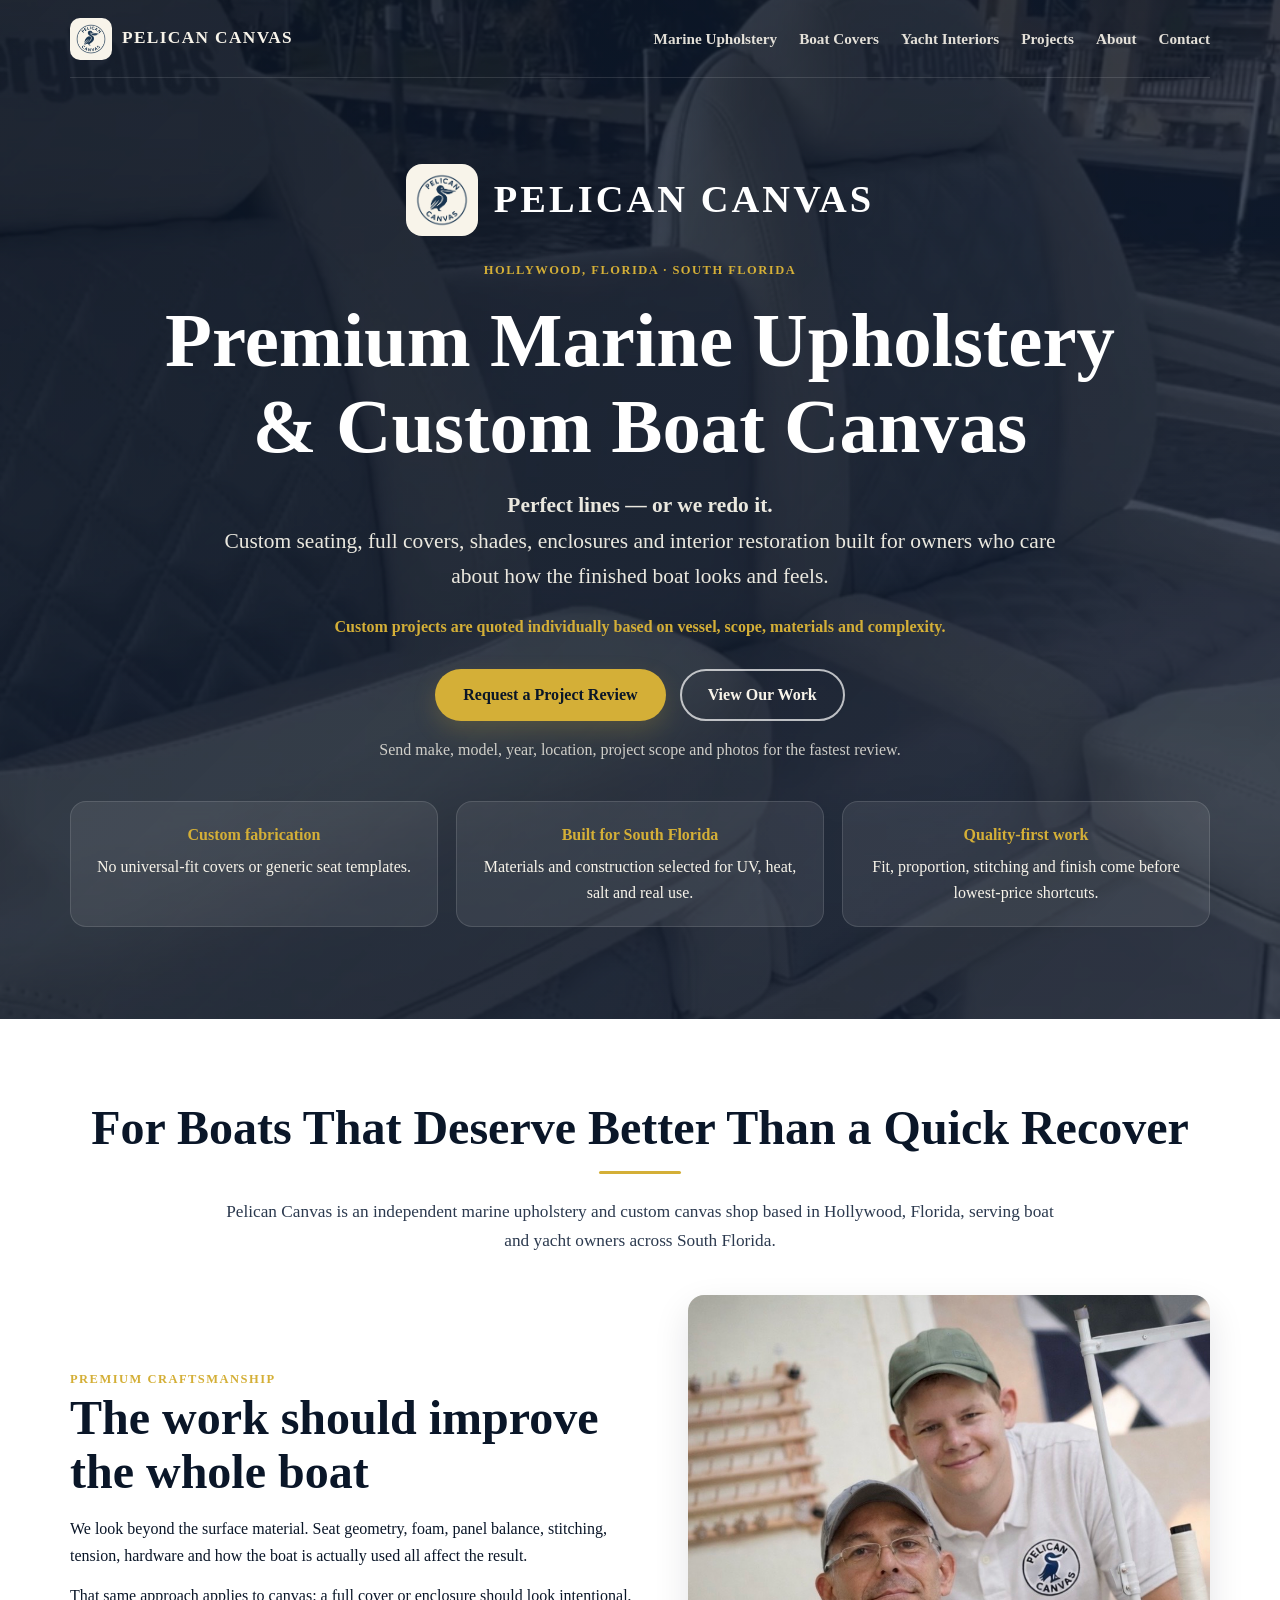
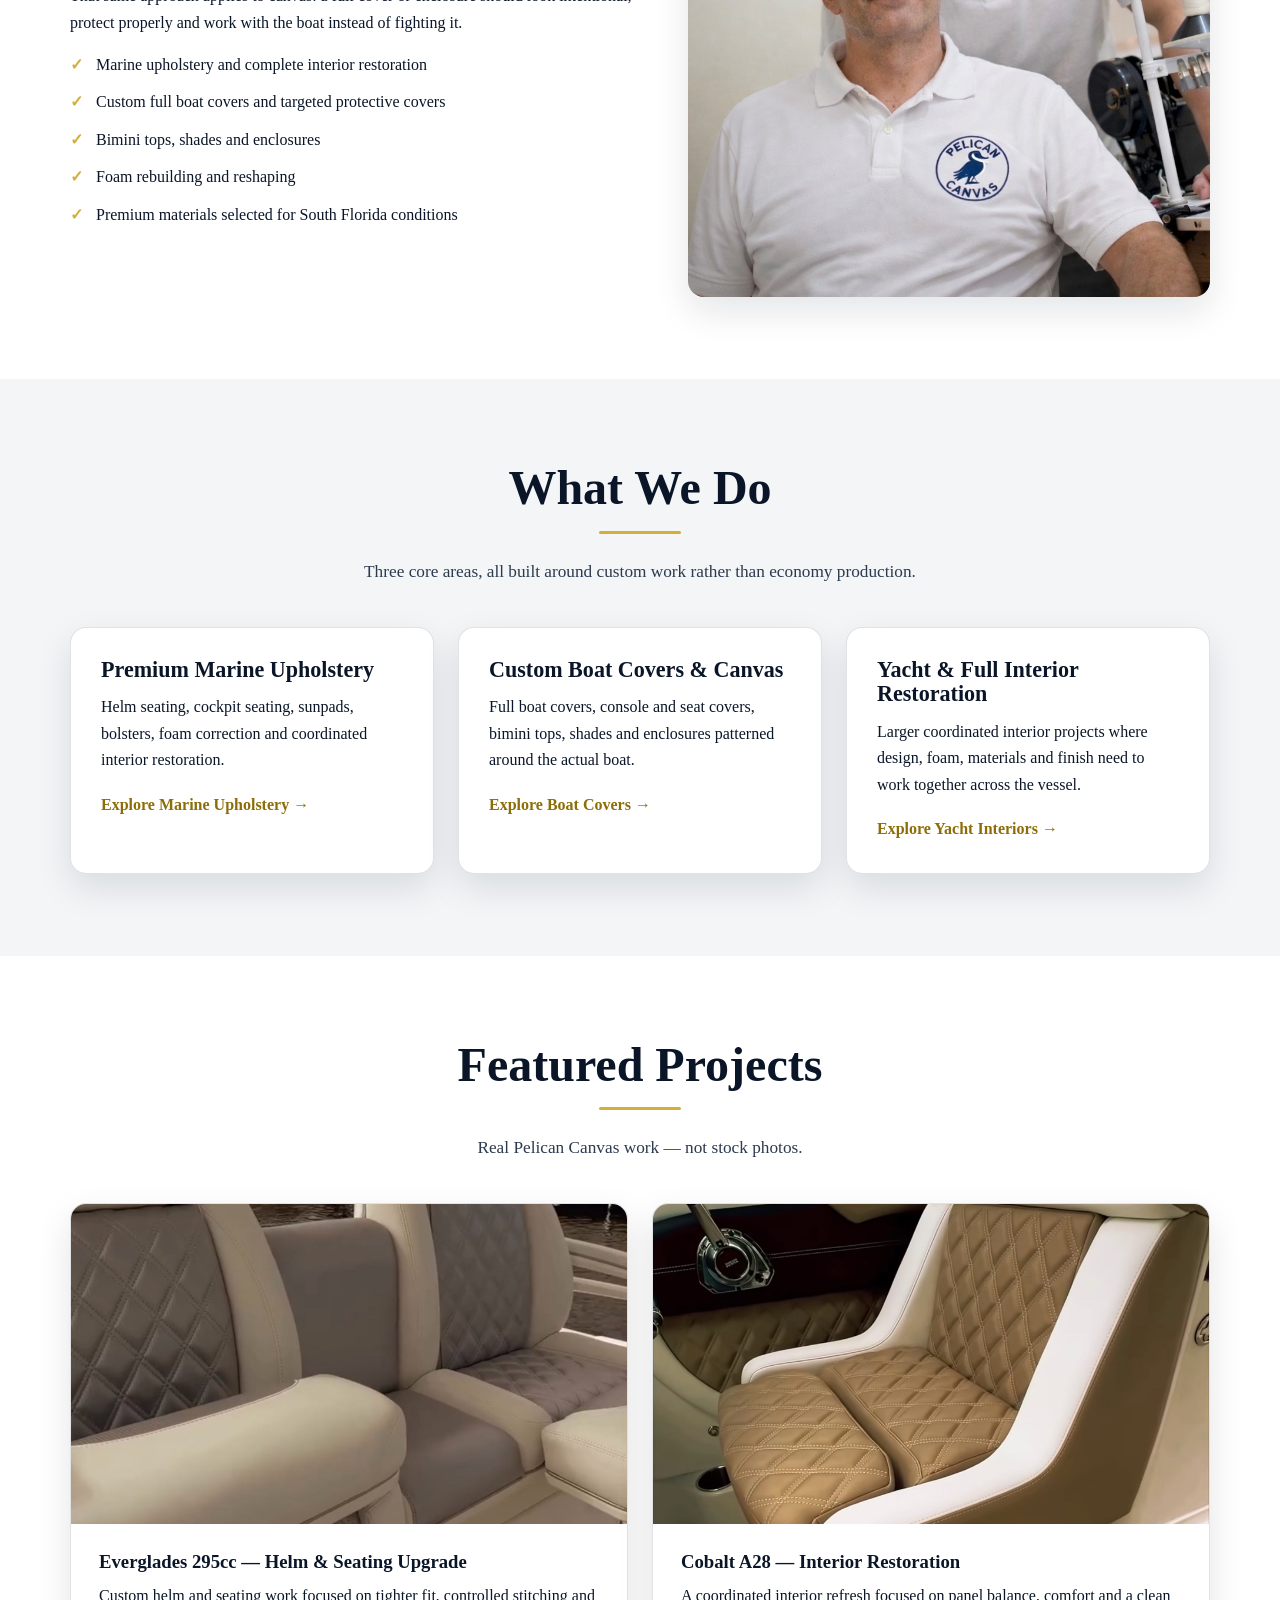
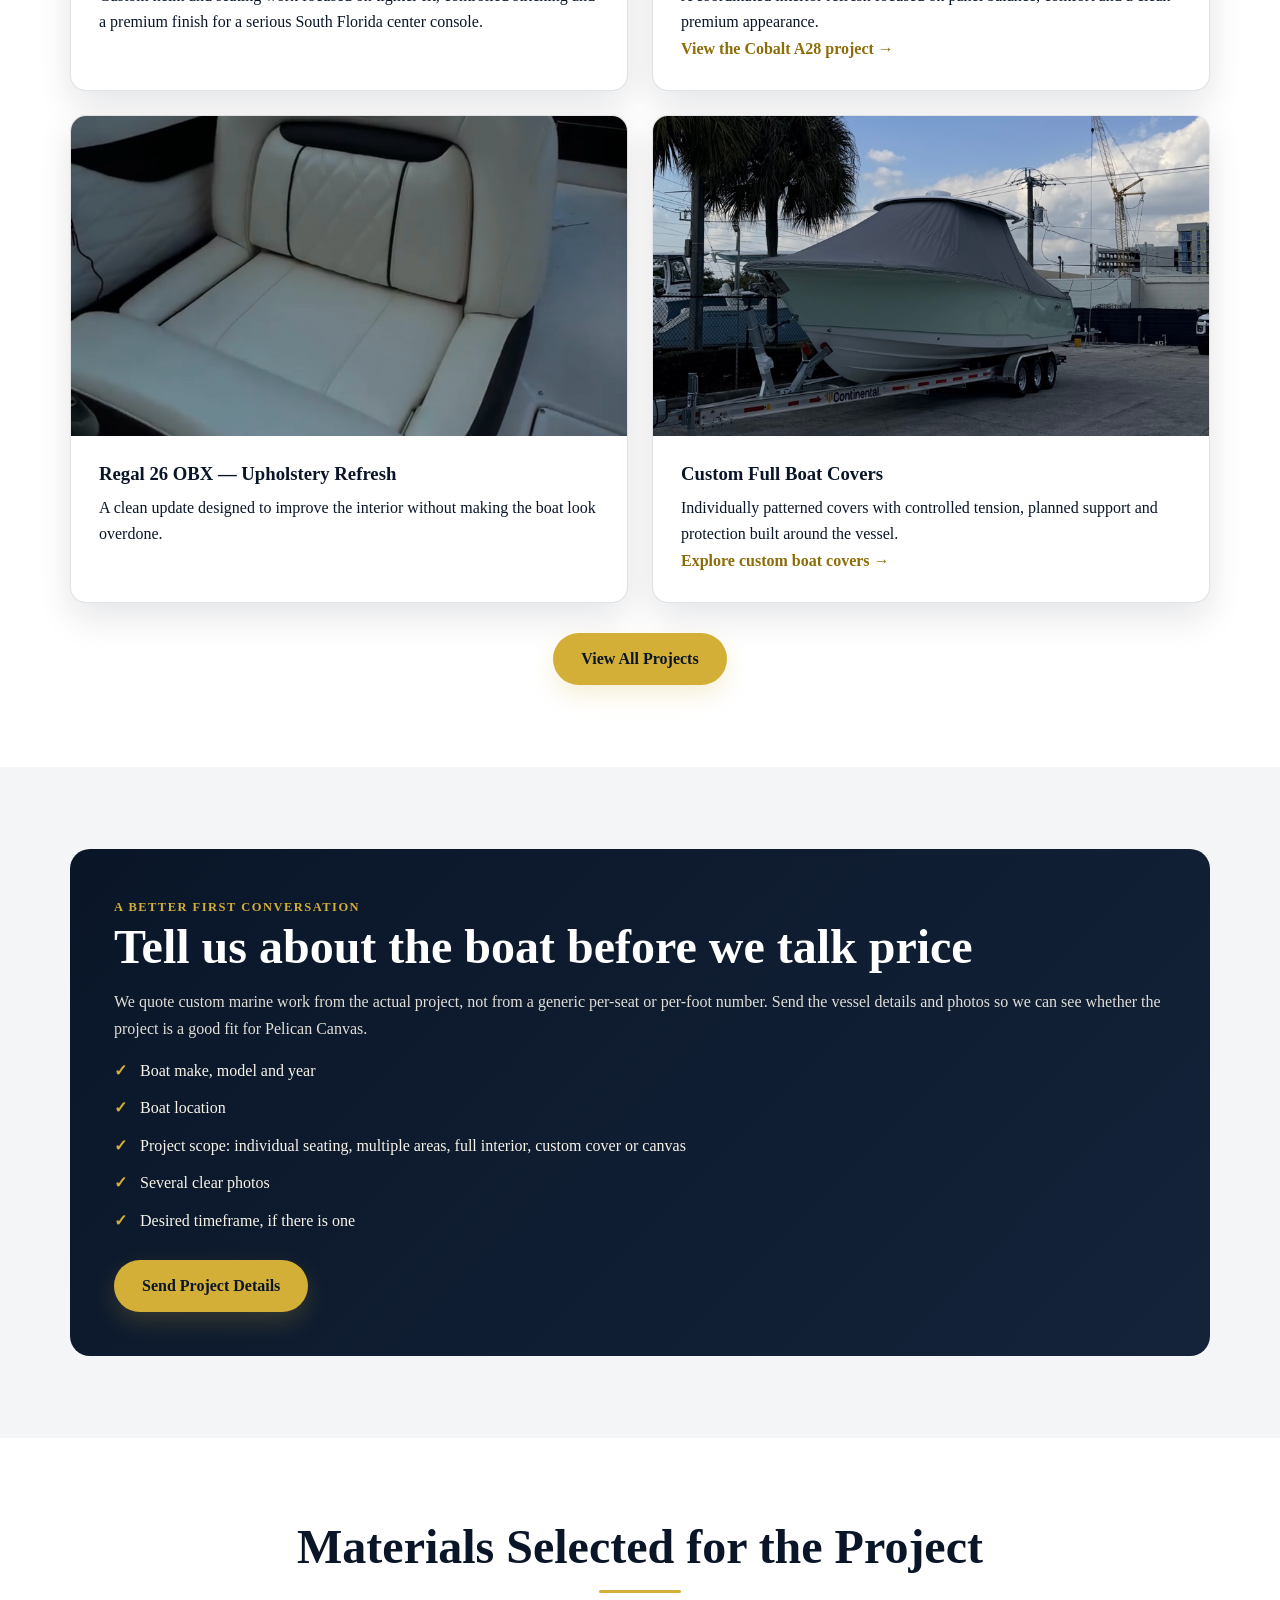
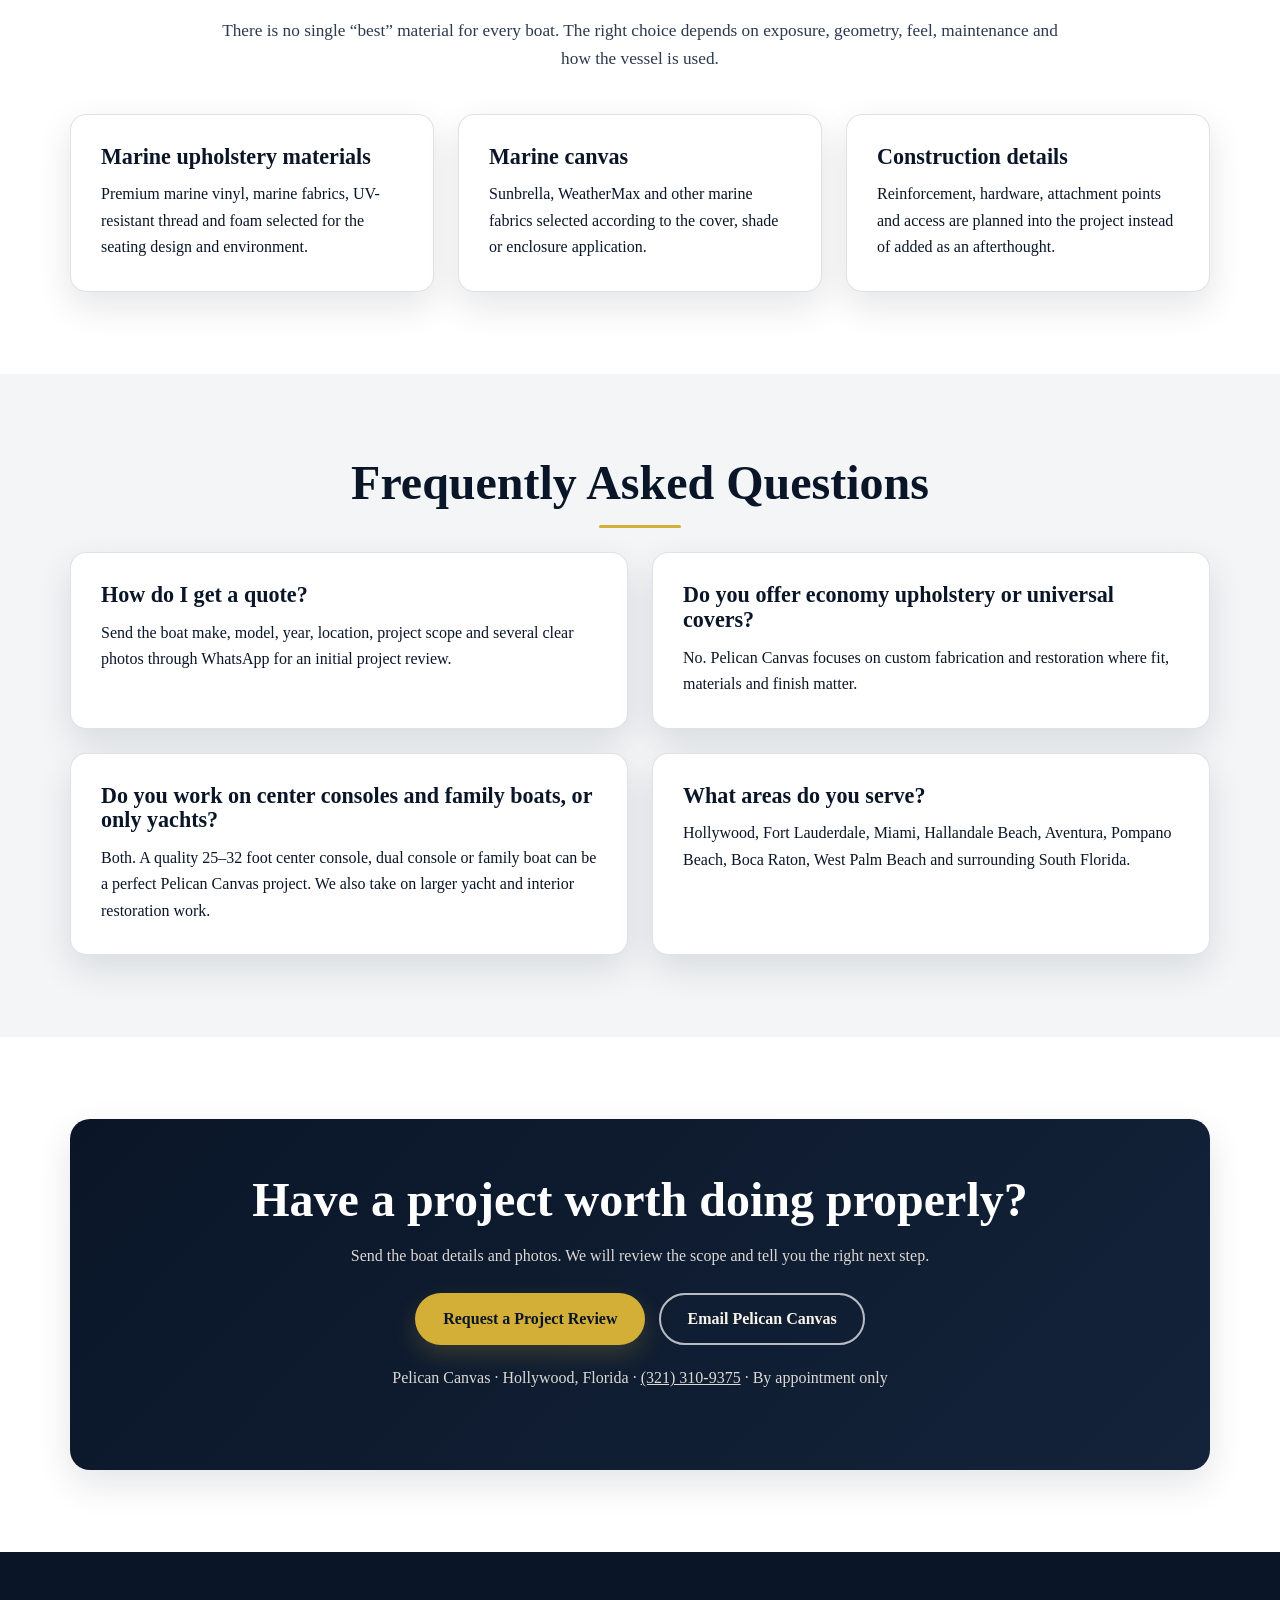
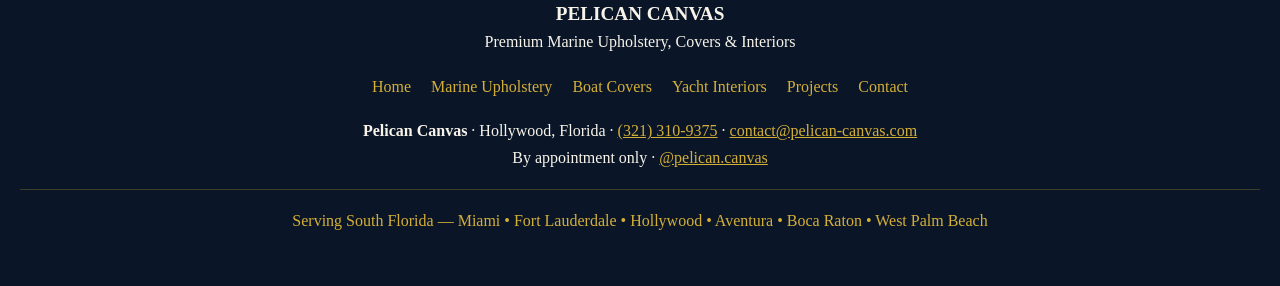
==== commit 7026b878: "Strengthen local entity SEO without publishing street address" ====
--- a/index.html
+++ b/index.html
@@ -4,15 +4,15 @@
   <meta charset="UTF-8">
   <meta name="viewport" content="width=device-width, initial-scale=1.0">
   <meta name="google-site-verification" content="0Wjcn0k9_Os7LASuSW4JPKWKwKUrUX7gytXUcHyeQfo" />
-  <title>Pelican Canvas | Premium Marine Upholstery, Boat Covers & Interiors | South Florida</title>
-  <meta name="description" content="Premium marine upholstery, custom boat covers, yacht and boat interior restoration in Hollywood, Fort Lauderdale, Miami and South Florida. Custom fabrication for owners who care about fit, materials and finish.">
+  <title>Pelican Canvas | Marine Upholstery & Boat Covers | Hollywood FL</title>
+  <meta name="description" content="Premium marine upholstery, custom boat covers, yacht and boat interior restoration in Hollywood, Fort Lauderdale, Miami and South Florida. Custom fabrication by Pelican Canvas.">
   <meta name="robots" content="index,follow">
   <link rel="canonical" href="https://pelican-canvas.com/">
   <link rel="stylesheet" href="/site-pages.css">
   <link rel="icon" type="image/png" href="/IMG_9007.png">
   <link rel="apple-touch-icon" href="/IMG_9007.png">
   <meta property="og:type" content="website">
-  <meta property="og:title" content="Pelican Canvas | Premium Marine Upholstery & Custom Boat Canvas">
+  <meta property="og:title" content="Pelican Canvas | Marine Upholstery & Custom Boat Canvas">
   <meta property="og:description" content="Custom marine upholstery, boat covers and interior restoration for quality-focused boat and yacht owners across South Florida.">
   <meta property="og:url" content="https://pelican-canvas.com/">
   <meta property="og:image" content="https://pelican-canvas.com/IMG_1650.jpeg">
@@ -20,16 +20,30 @@
   <script type="application/ld+json">
   {
     "@context":"https://schema.org",
-    "@type":"LocalBusiness",
-    "name":"Pelican Canvas",
-    "url":"https://pelican-canvas.com/",
-    "image":"https://pelican-canvas.com/IMG_9007.png",
-    "telephone":"+1-321-310-9375",
-    "email":"contact@pelican-canvas.com",
-    "address":{"@type":"PostalAddress","addressLocality":"Hollywood","addressRegion":"FL","addressCountry":"US"},
-    "areaServed":["Hollywood, FL","Fort Lauderdale, FL","Miami, FL","Hallandale Beach, FL","Aventura, FL","Pompano Beach, FL","Boca Raton, FL","West Palm Beach, FL"],
-    "sameAs":["https://www.instagram.com/pelican.canvas/"],
-    "description":"Premium custom marine upholstery, boat covers and interior restoration for South Florida boats and yachts."
+    "@graph":[
+      {
+        "@type":"LocalBusiness",
+        "@id":"https://pelican-canvas.com/#business",
+        "name":"Pelican Canvas",
+        "url":"https://pelican-canvas.com/",
+        "logo":"https://pelican-canvas.com/IMG_9007.png",
+        "image":"https://pelican-canvas.com/IMG_1650.jpeg",
+        "telephone":"+1-321-310-9375",
+        "email":"contact@pelican-canvas.com",
+        "description":"Premium custom marine upholstery, custom boat covers and boat and yacht interior restoration for South Florida.",
+        "address":{"@type":"PostalAddress","addressLocality":"Hollywood","addressRegion":"FL","addressCountry":"US"},
+        "areaServed":["Hollywood, FL","Fort Lauderdale, FL","Miami, FL","Hallandale Beach, FL","Aventura, FL","Pompano Beach, FL","Boca Raton, FL","West Palm Beach, FL"],
+        "sameAs":["https://www.instagram.com/pelican.canvas/"],
+        "contactPoint":{"@type":"ContactPoint","telephone":"+1-321-310-9375","contactType":"customer service","areaServed":"US","availableLanguage":["English","Russian"]}
+      },
+      {
+        "@type":"WebSite",
+        "@id":"https://pelican-canvas.com/#website",
+        "url":"https://pelican-canvas.com/",
+        "name":"Pelican Canvas",
+        "publisher":{"@id":"https://pelican-canvas.com/#business"}
+      }
+    ]
   }
   </script>
   <style>
@@ -64,7 +78,7 @@
 </header>
 
 <main>
-<section class="section" id="about"><div class="container"><h2>For Boats That Deserve Better Than a Quick Recover</h2><div class="divider"></div><p class="section-intro">Pelican Canvas builds custom marine upholstery, covers and interior upgrades for boat and yacht owners who value fit, durability and a finished result that belongs on the vessel.</p><div class="content-split"><div class="content-copy"><span class="eyebrow">Premium craftsmanship</span><h2 style="text-align:left;">The work should improve the whole boat</h2><p>We look beyond the surface material. Seat geometry, foam, panel balance, stitching, tension, hardware and how the boat is actually used all affect the result.</p><p>That same approach applies to canvas: a full cover or enclosure should look intentional, protect properly and work with the boat instead of fighting it.</p><ul class="check-list"><li>Marine upholstery and complete interior restoration</li><li>Custom full boat covers and targeted protective covers</li><li>Bimini tops, shades and enclosures</li><li>Foam rebuilding and reshaping</li><li>Premium materials selected for South Florida conditions</li></ul></div><img class="feature-photo" src="/4AB1D54D-5116-469E-A584-2037A86A0401.jpeg" alt="Pelican Canvas family craftsmanship in South Florida" width="886" height="1023" loading="lazy" decoding="async"></div></div></section>
+<section class="section" id="about"><div class="container"><h2>For Boats That Deserve Better Than a Quick Recover</h2><div class="divider"></div><p class="section-intro">Pelican Canvas is an independent marine upholstery and custom canvas shop based in Hollywood, Florida, serving boat and yacht owners across South Florida.</p><div class="content-split"><div class="content-copy"><span class="eyebrow">Premium craftsmanship</span><h2 style="text-align:left;">The work should improve the whole boat</h2><p>We look beyond the surface material. Seat geometry, foam, panel balance, stitching, tension, hardware and how the boat is actually used all affect the result.</p><p>That same approach applies to canvas: a full cover or enclosure should look intentional, protect properly and work with the boat instead of fighting it.</p><ul class="check-list"><li>Marine upholstery and complete interior restoration</li><li>Custom full boat covers and targeted protective covers</li><li>Bimini tops, shades and enclosures</li><li>Foam rebuilding and reshaping</li><li>Premium materials selected for South Florida conditions</li></ul></div><img class="feature-photo" src="/4AB1D54D-5116-469E-A584-2037A86A0401.jpeg" alt="Pelican Canvas family craftsmanship in South Florida" width="886" height="1023" loading="lazy" decoding="async"></div></div></section>
 
 <section class="section section-alt"><div class="container"><h2>What We Do</h2><div class="divider"></div><p class="section-intro">Three core areas, all built around custom work rather than economy production.</p><div class="grid grid-3"><article class="card"><h3>Premium Marine Upholstery</h3><p>Helm seating, cockpit seating, sunpads, bolsters, foam correction and coordinated interior restoration.</p><a class="card-link" href="/marine-upholstery/">Explore Marine Upholstery →</a></article><article class="card"><h3>Custom Boat Covers &amp; Canvas</h3><p>Full boat covers, console and seat covers, bimini tops, shades and enclosures patterned around the actual boat.</p><a class="card-link" href="/custom-boat-covers/">Explore Boat Covers →</a></article><article class="card"><h3>Yacht &amp; Full Interior Restoration</h3><p>Larger coordinated interior projects where design, foam, materials and finish need to work together across the vessel.</p><a class="card-link" href="/yacht-interiors/">Explore Yacht Interiors →</a></article></div></div></section>
 
@@ -76,9 +90,9 @@
 
 <section class="section section-alt"><div class="container"><h2>Frequently Asked Questions</h2><div class="divider"></div><div class="grid grid-2"><article class="card"><h3>How do I get a quote?</h3><p>Send the boat make, model, year, location, project scope and several clear photos through WhatsApp for an initial project review.</p></article><article class="card"><h3>Do you offer economy upholstery or universal covers?</h3><p>No. Pelican Canvas focuses on custom fabrication and restoration where fit, materials and finish matter.</p></article><article class="card"><h3>Do you work on center consoles and family boats, or only yachts?</h3><p>Both. A quality 25–32 foot center console, dual console or family boat can be a perfect Pelican Canvas project. We also take on larger yacht and interior restoration work.</p></article><article class="card"><h3>What areas do you serve?</h3><p>Hollywood, Fort Lauderdale, Miami, Hallandale Beach, Aventura, Pompano Beach, Boca Raton, West Palm Beach and surrounding South Florida.</p></article></div></div></section>
 
-<section class="section" id="contact"><div class="container"><div class="cta"><h2>Have a project worth doing properly?</h2><p>Send the boat details and photos. We will review the scope and tell you the right next step.</p><div class="button-row"><a class="button button-primary" href="https://wa.me/13213109375?text=Hi%20Pelican%20Canvas!%20I%27d%20like%20a%20project%20review.%0ABoat%20make/model/year:%20____%0ALocation:%20____%0AProject%20scope:%20____%0AI%20can%20send%20photos." target="_blank" rel="noopener">Request a Project Review</a><a class="button button-secondary" href="mailto:contact@pelican-canvas.com">Email Pelican Canvas</a></div></div></div></section>
+<section class="section" id="contact"><div class="container"><div class="cta"><h2>Have a project worth doing properly?</h2><p>Send the boat details and photos. We will review the scope and tell you the right next step.</p><div class="button-row"><a class="button button-primary" href="https://wa.me/13213109375?text=Hi%20Pelican%20Canvas!%20I%27d%20like%20a%20project%20review.%0ABoat%20make/model/year:%20____%0ALocation:%20____%0AProject%20scope:%20____%0AI%20can%20send%20photos." target="_blank" rel="noopener">Request a Project Review</a><a class="button button-secondary" href="mailto:contact@pelican-canvas.com">Email Pelican Canvas</a></div><p style="margin-top:20px;">Pelican Canvas · Hollywood, Florida · <a href="tel:+13213109375">(321) 310-9375</a> · By appointment only</p></div></div></section>
 </main>
 
-<footer class="site-footer"><p style="font-size:1.2rem;font-weight:700;">PELICAN CANVAS</p><p>Premium Marine Upholstery, Covers &amp; Interiors</p><div class="footer-links"><a href="/">Home</a><a href="/marine-upholstery/">Marine Upholstery</a><a href="/custom-boat-covers/">Boat Covers</a><a href="/yacht-interiors/">Yacht Interiors</a><a href="/projects/">Projects</a><a href="#contact">Contact</a></div><p>Based in Hollywood, Florida · <a href="https://www.instagram.com/pelican.canvas/" target="_blank" rel="noopener" style="color:var(--gold);">@pelican.canvas</a></p><div class="service-line">Serving South Florida — Miami • Fort Lauderdale • Hollywood • Aventura • Boca Raton • West Palm Beach</div></footer>
+<footer class="site-footer"><p style="font-size:1.2rem;font-weight:700;">PELICAN CANVAS</p><p>Premium Marine Upholstery, Covers &amp; Interiors</p><div class="footer-links"><a href="/">Home</a><a href="/marine-upholstery/">Marine Upholstery</a><a href="/custom-boat-covers/">Boat Covers</a><a href="/yacht-interiors/">Yacht Interiors</a><a href="/projects/">Projects</a><a href="#contact">Contact</a></div><p><strong>Pelican Canvas</strong> · Hollywood, Florida · <a href="tel:+13213109375" style="color:var(--gold);">(321) 310-9375</a> · <a href="mailto:contact@pelican-canvas.com" style="color:var(--gold);">contact@pelican-canvas.com</a></p><p>By appointment only · <a href="https://www.instagram.com/pelican.canvas/" target="_blank" rel="noopener" style="color:var(--gold);">@pelican.canvas</a></p><div class="service-line">Serving South Florida — Miami • Fort Lauderdale • Hollywood • Aventura • Boca Raton • West Palm Beach</div></footer>
 </body>
-</html>
+</html>
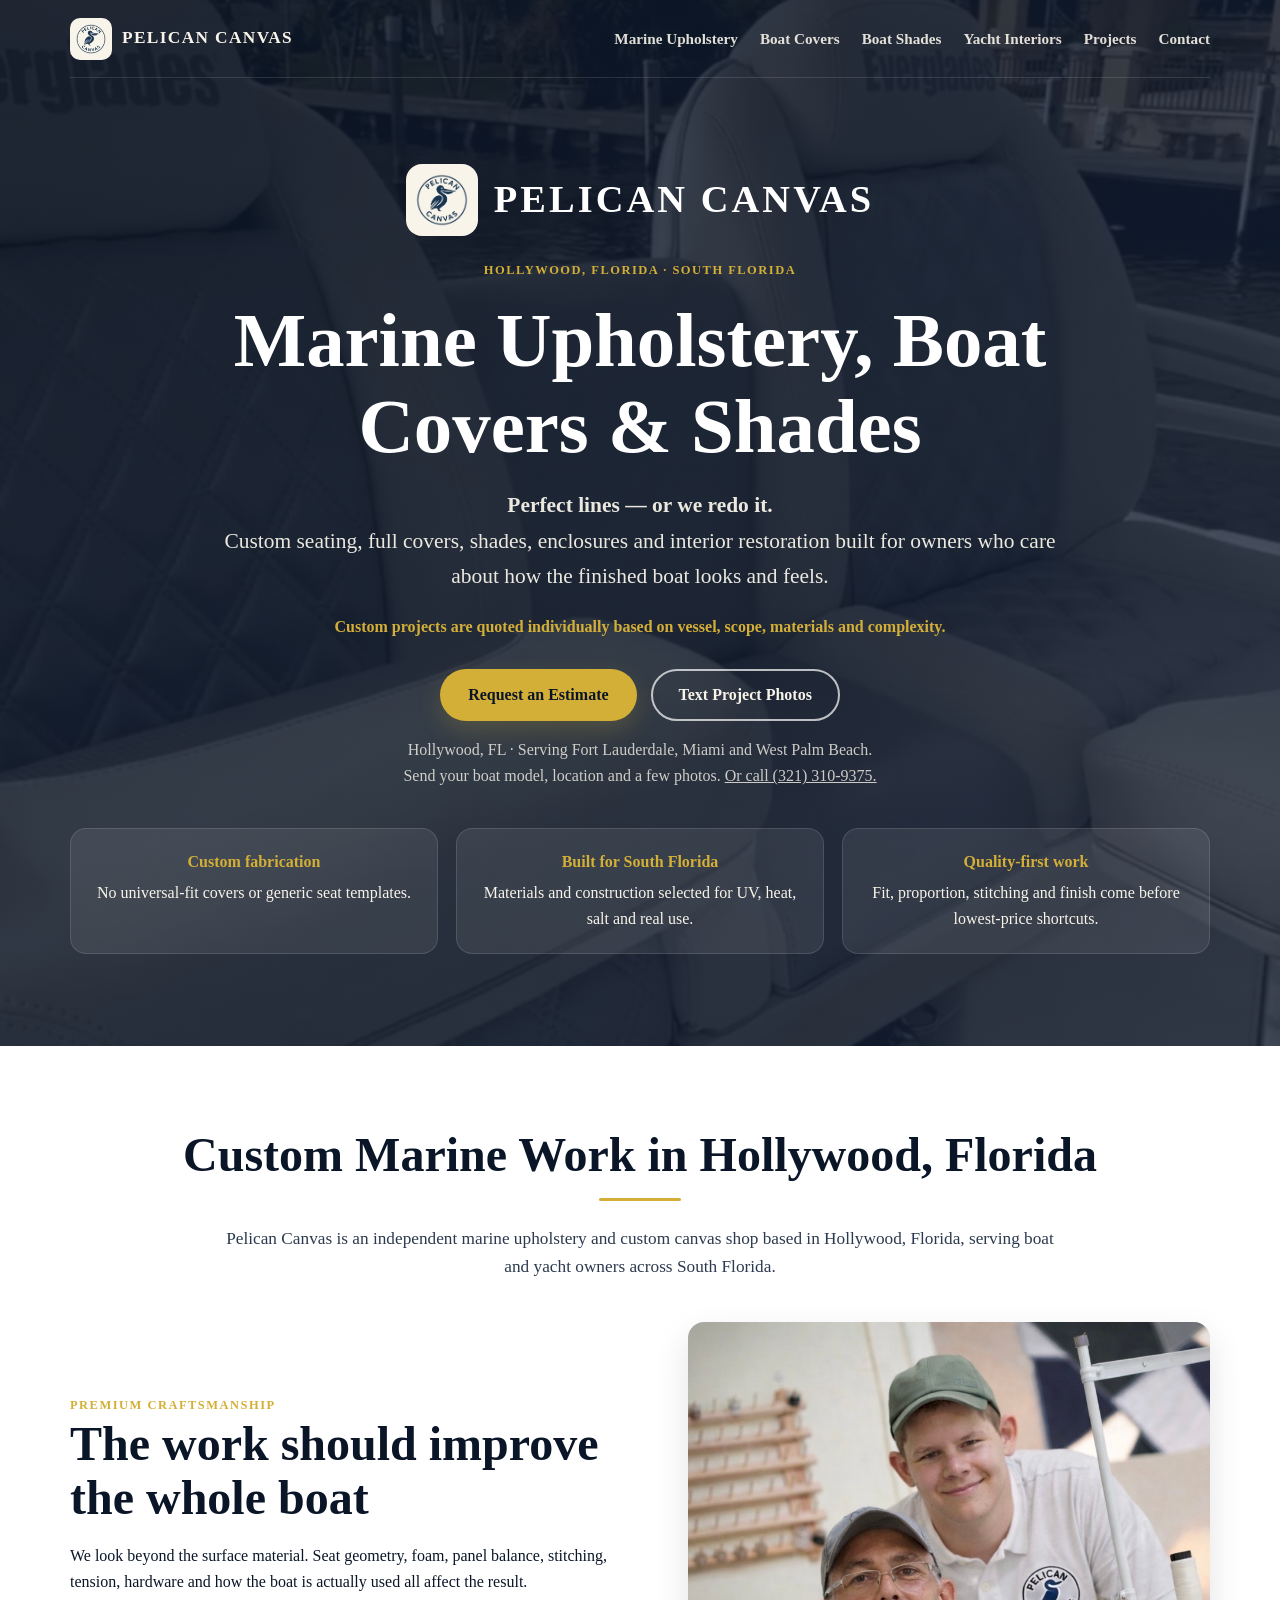
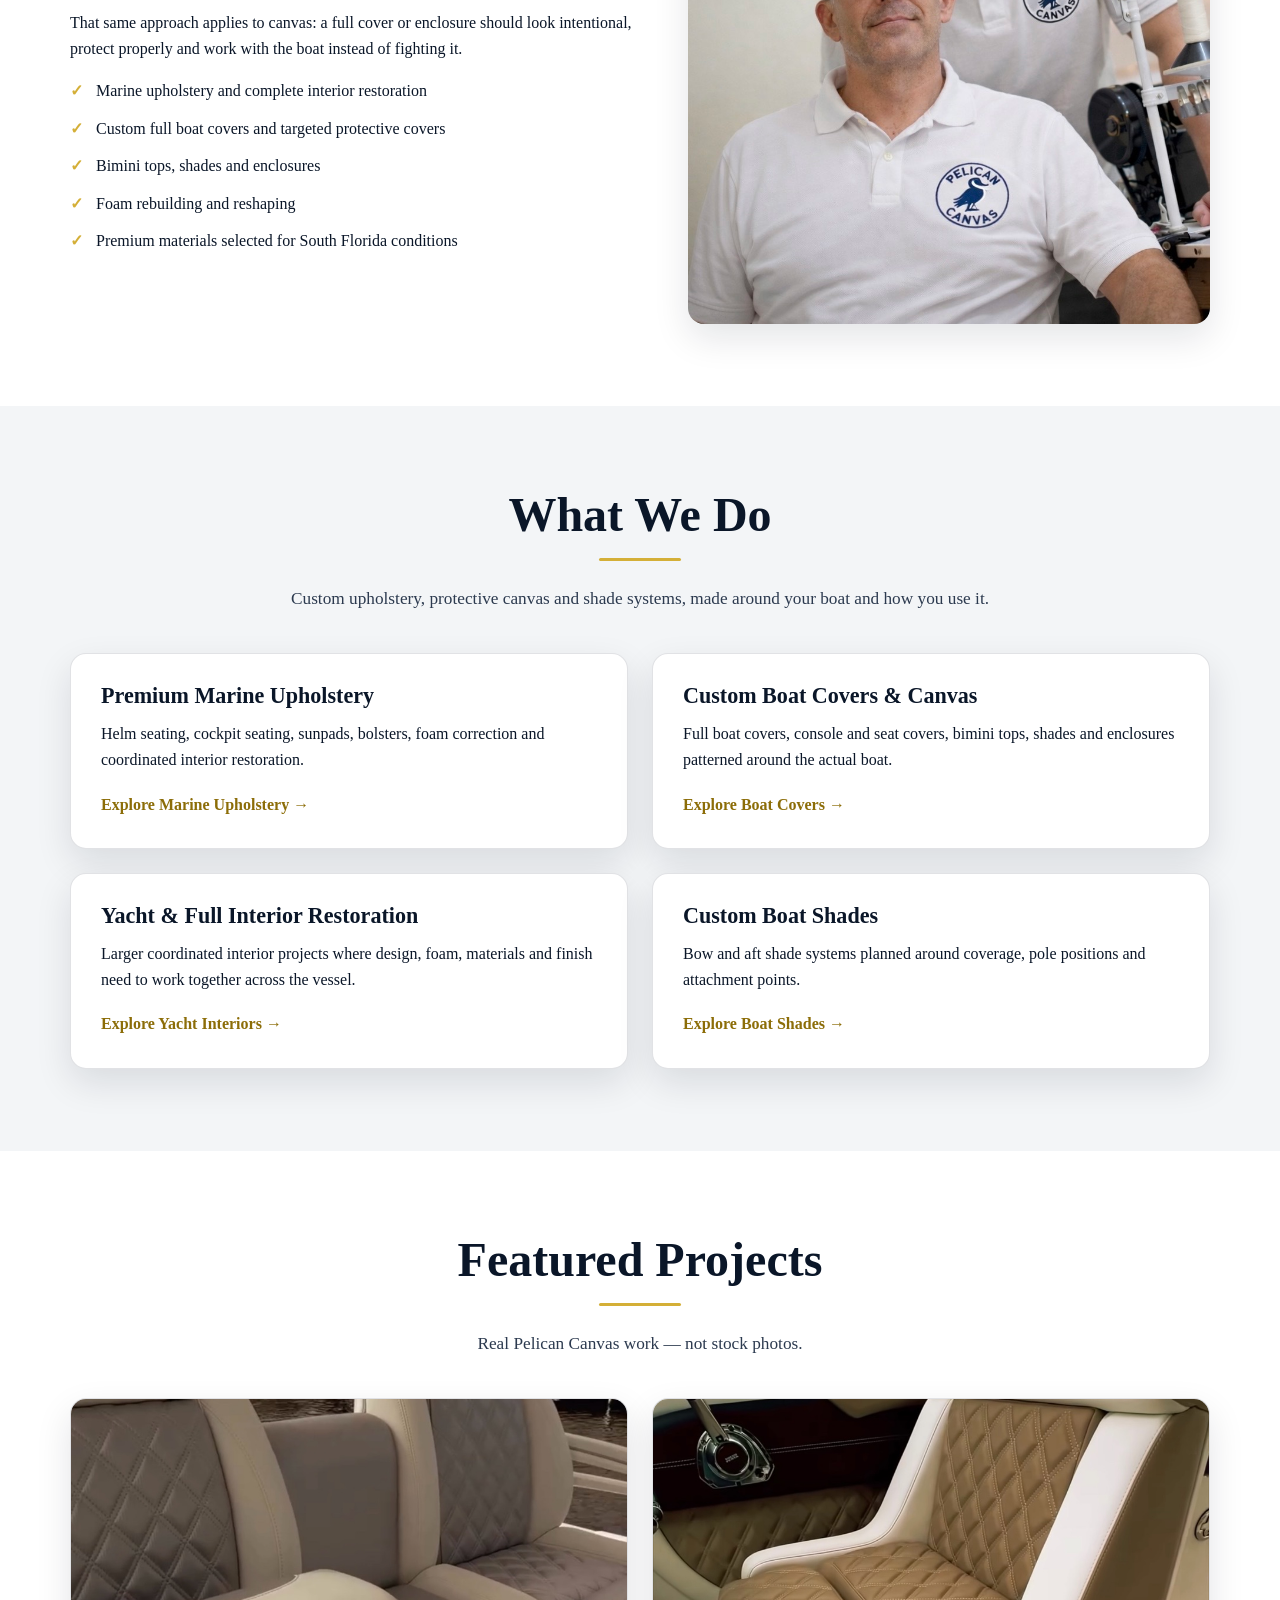
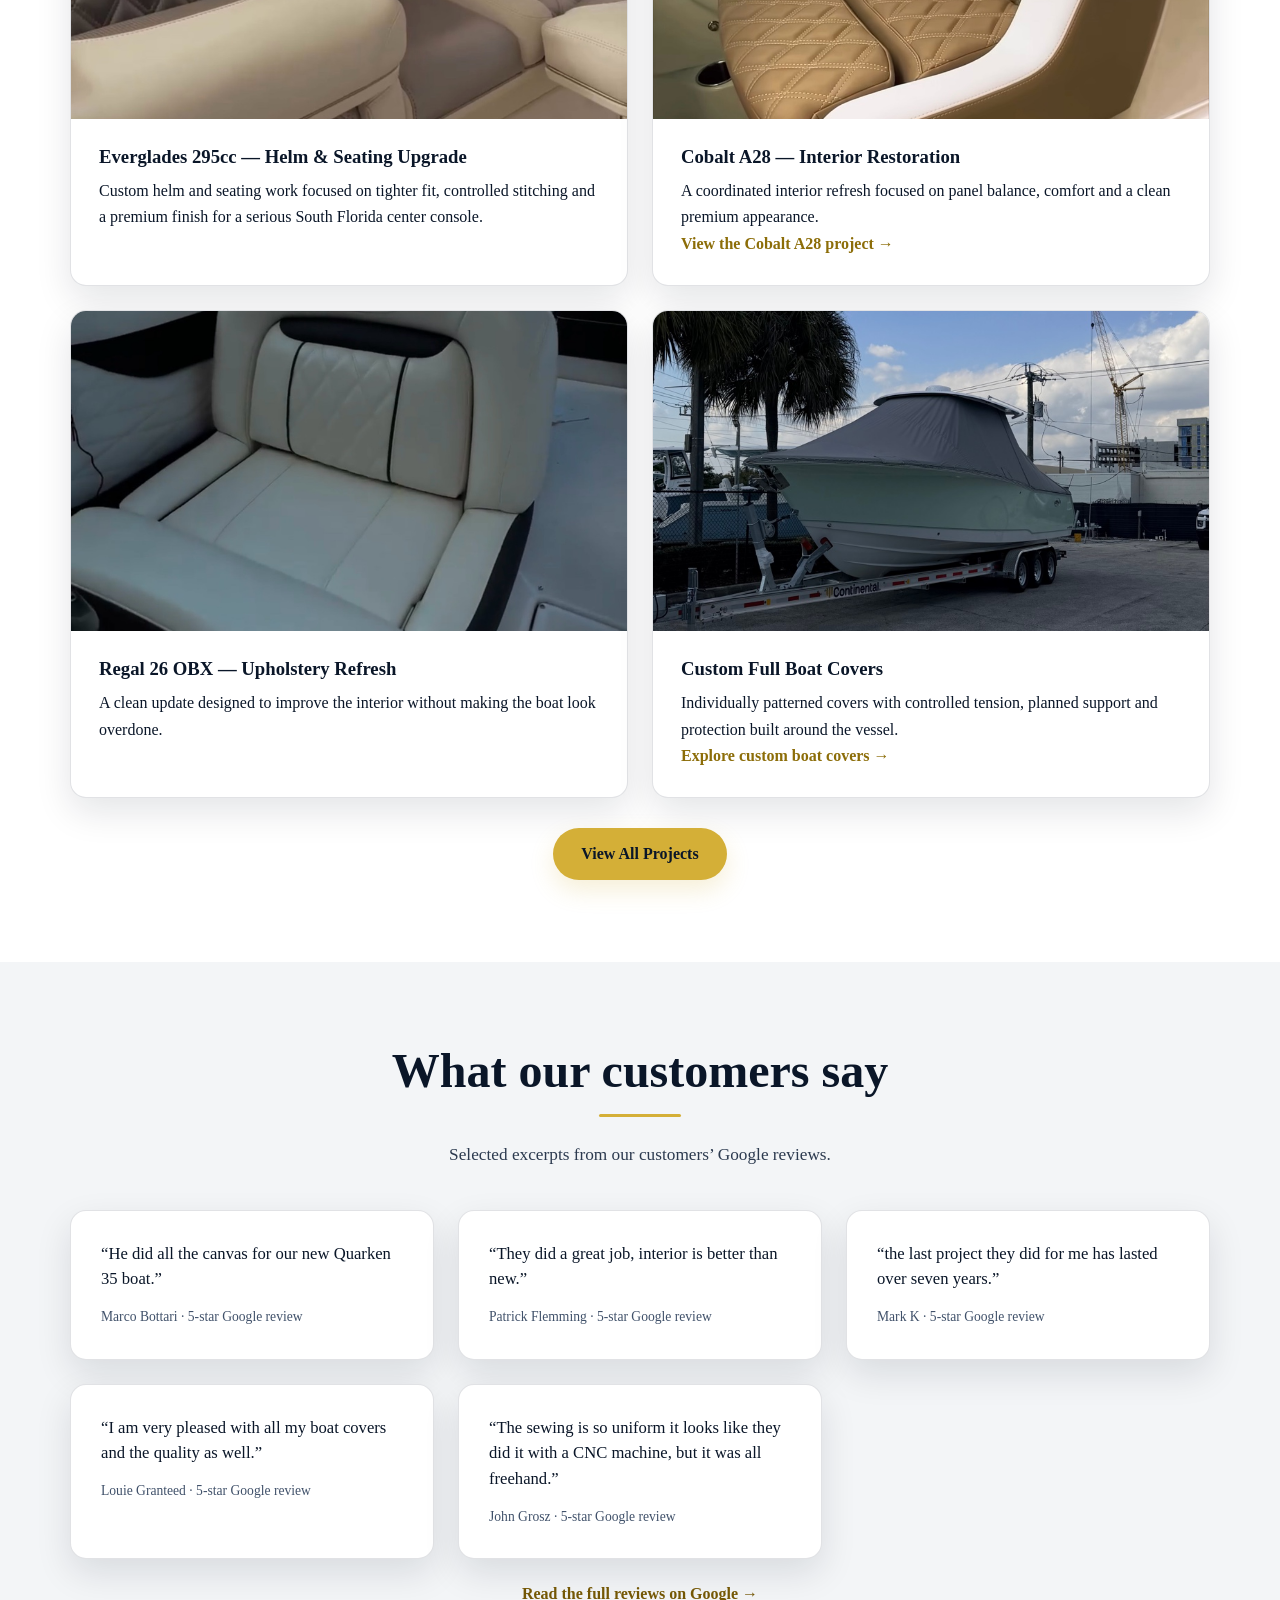
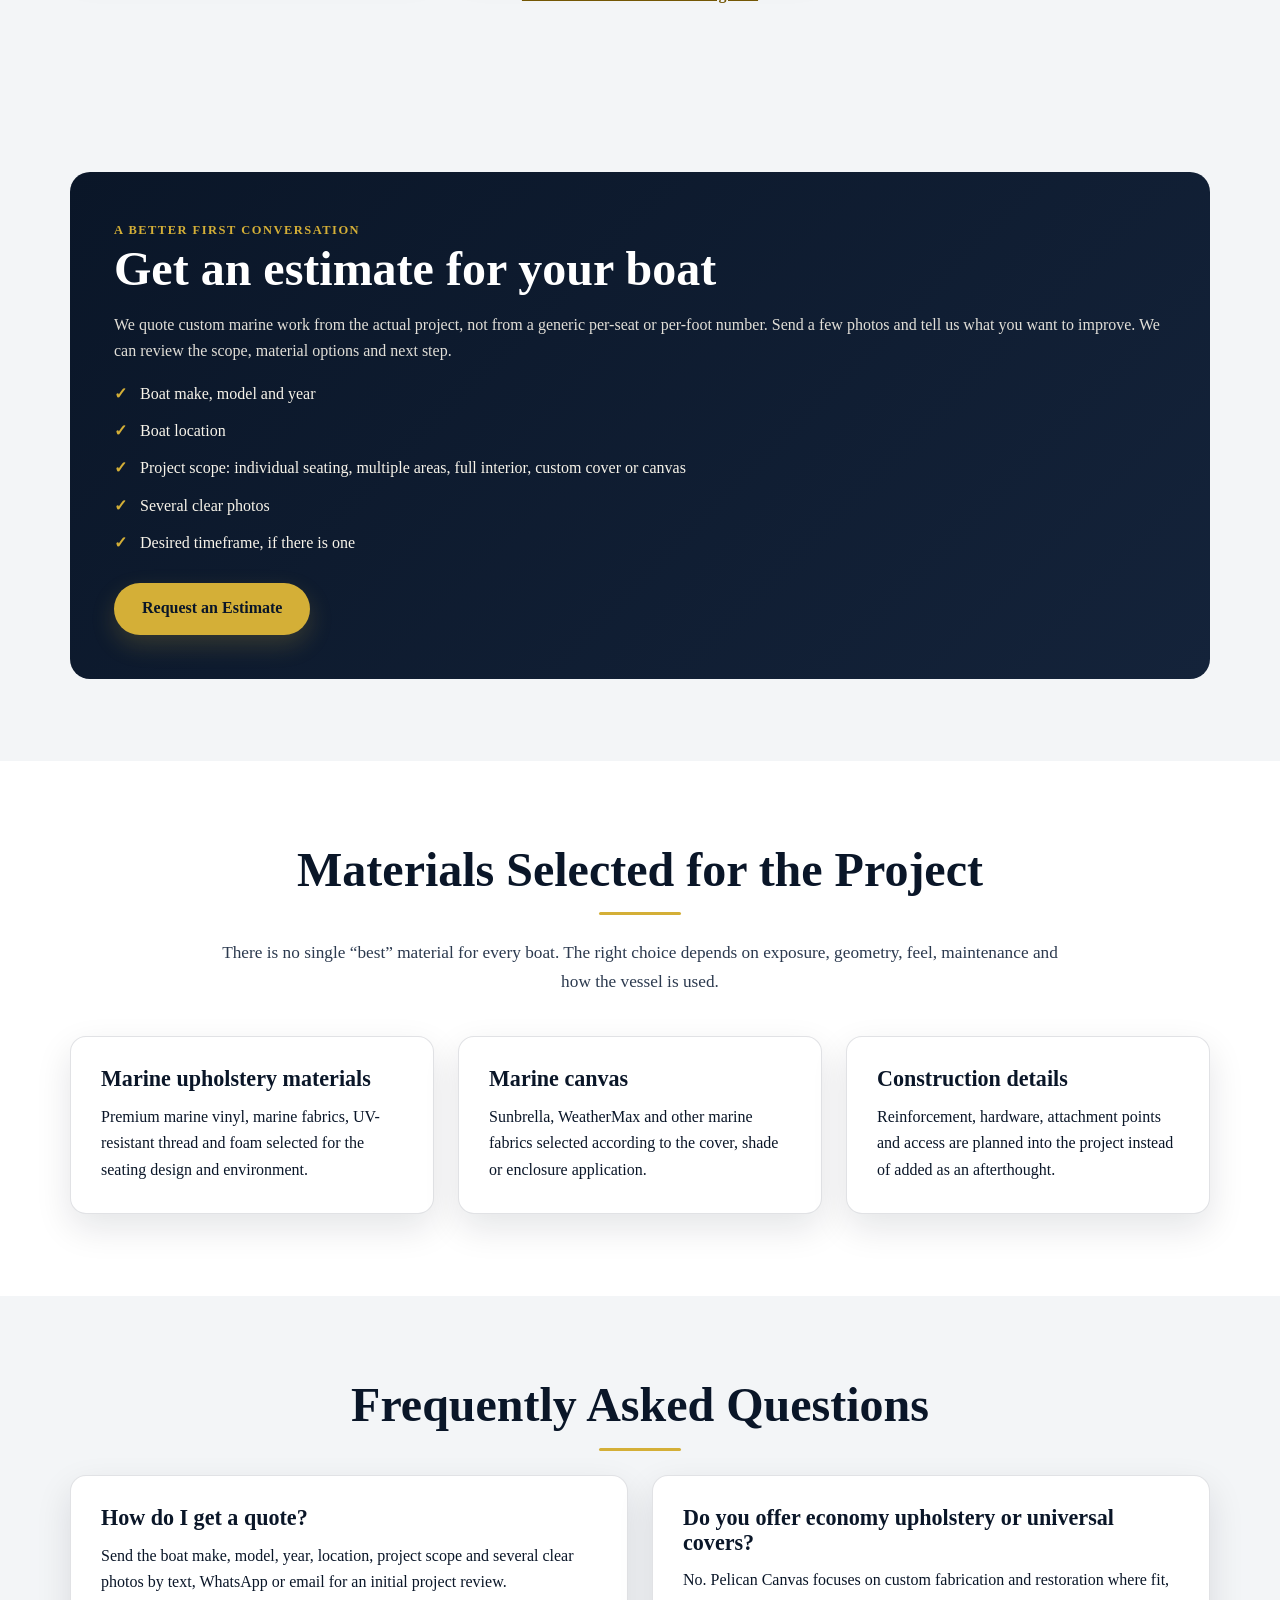
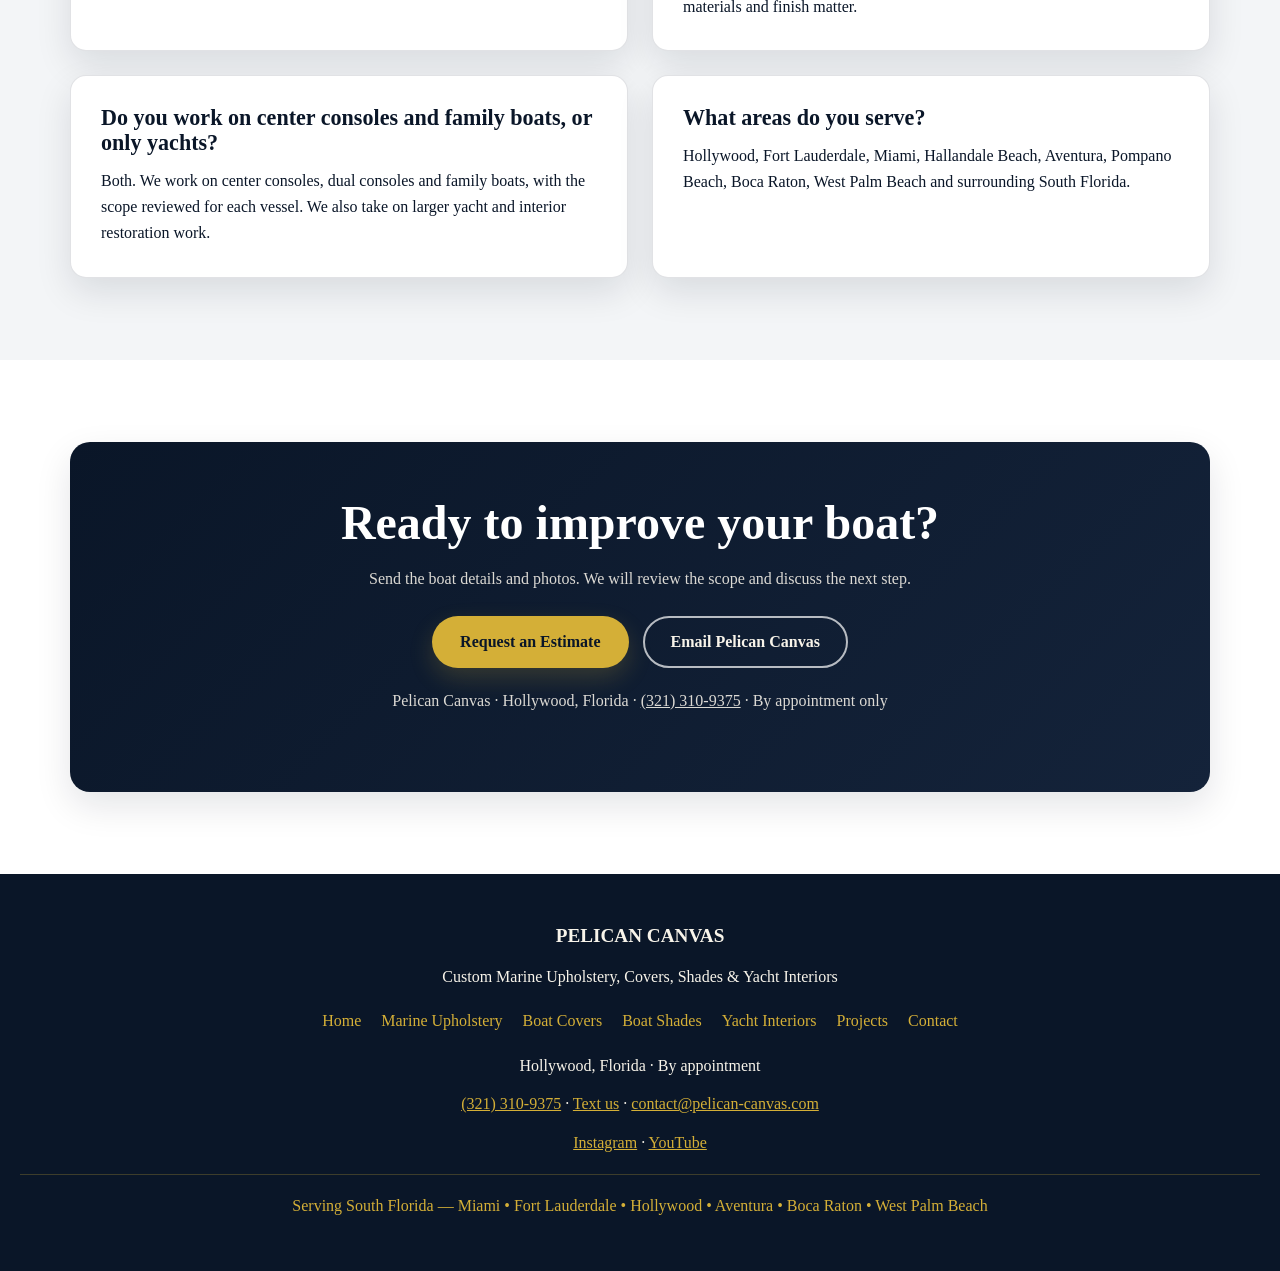
==== commit db61bf1b: "Improve marine enquiry flow, service SEO and boat shade visibility" ====
--- a/index.html
+++ b/index.html
@@ -1,14 +1,39 @@
 <!DOCTYPE html>
 <html lang="en">
 <head>
+  <!-- Google Analytics: contact clicks indicate intent, not completed enquiries. -->
+  <script async src="https://www.googletagmanager.com/gtag/js?id=G-T6B7YYZK1E"></script>
+  <script>
+    window.dataLayer = window.dataLayer || [];
+    function gtag(){dataLayer.push(arguments);}
+    gtag('js', new Date());
+    gtag('config', 'G-T6B7YYZK1E');
+  </script>
+  <script src="/site-contact.js?v=20261007" defer></script>
+  <script>
+    document.addEventListener('click', function (event) {
+      const link = event.target.closest('a');
+      if (!link || typeof gtag !== 'function') return;
+      const href = link.getAttribute('href') || '';
+      if (href.startsWith('tel:')) {
+        gtag('event', 'lead_phone_click', { link_url: href });
+      } else if (href.startsWith('mailto:')) {
+        gtag('event', 'lead_email_click', { link_url: href });
+      } else if (/wa\.me|whatsapp\.com/i.test(href)) {
+        gtag('event', 'lead_whatsapp_click', { link_url: href });
+      }
+    });
+  </script>
+
+
   <meta charset="UTF-8">
   <meta name="viewport" content="width=device-width, initial-scale=1.0">
   <meta name="google-site-verification" content="0Wjcn0k9_Os7LASuSW4JPKWKwKUrUX7gytXUcHyeQfo" />
-  <title>Pelican Canvas | Marine Upholstery & Boat Covers | Hollywood FL</title>
-  <meta name="description" content="Premium marine upholstery, custom boat covers, yacht and boat interior restoration in Hollywood, Fort Lauderdale, Miami and South Florida. Custom fabrication by Pelican Canvas.">
+  <title>Marine Upholstery &amp; Boat Covers | Pelican Canvas, Hollywood</title>
+  <meta name="description" content="Custom boat upholstery, covers, shades and yacht interiors in Hollywood, FL. Serving Fort Lauderdale, Miami and West Palm Beach. Send photos for an estimate.">
   <meta name="robots" content="index,follow">
   <link rel="canonical" href="https://pelican-canvas.com/">
-  <link rel="stylesheet" href="/site-pages.css">
+  <link rel="stylesheet" href="/site-pages.css?v=20261007">
   <link rel="icon" type="image/png" href="/IMG_9007.png">
   <link rel="apple-touch-icon" href="/IMG_9007.png">
   <meta property="og:type" content="website">
@@ -58,41 +83,41 @@
   </style>
 </head>
 <body>
+<a class="skip-link" href="#main-content">Skip to content</a>
 <header class="home-header">
   <div class="container">
-    <nav class="site-nav" aria-label="Primary navigation">
-      <a class="nav-brand" href="/"><img src="/IMG_9007.png" alt="" width="42" height="42"><span>PELICAN CANVAS</span></a>
-      <div class="nav-links"><a href="/marine-upholstery/">Marine Upholstery</a><a href="/custom-boat-covers/">Boat Covers</a><a href="/yacht-interiors/">Yacht Interiors</a><a href="/projects/">Projects</a><a href="#about">About</a><a href="#contact">Contact</a></div>
-    </nav>
+    <nav class="site-nav" aria-label="Primary navigation"><a class="nav-brand" href="/"><img src="/IMG_9007.png" alt="" width="1000" height="1000"><span>PELICAN CANVAS</span></a><div class="nav-links"><a href="/marine-upholstery/">Marine Upholstery</a><a href="/custom-boat-covers/">Boat Covers</a><a href="/boat-shades/">Boat Shades</a><a href="/yacht-interiors/">Yacht Interiors</a><a href="/projects/">Projects</a><a href="/contact/">Contact</a></div></nav>
     <div class="home-hero">
-      <div class="home-logo"><img src="/IMG_9007.png" alt="Pelican Canvas logo"><span>PELICAN CANVAS</span></div>
+      <div class="home-logo"><img src="/IMG_9007.png" alt="Pelican Canvas logo" width="1000" height="1000"><span>PELICAN CANVAS</span></div>
       <span class="eyebrow">Hollywood, Florida · South Florida</span>
-      <h1>Premium Marine Upholstery &amp; Custom Boat Canvas</h1>
+      <h1>Marine Upholstery, Boat Covers &amp; Shades</h1>
       <p class="lead"><strong>Perfect lines — or we redo it.</strong><br>Custom seating, full covers, shades, enclosures and interior restoration built for owners who care about how the finished boat looks and feels.</p>
       <p class="home-note">Custom projects are quoted individually based on vessel, scope, materials and complexity.</p>
-      <div class="button-row"><a class="button button-primary" href="https://wa.me/13213109375?text=Hi%20Pelican%20Canvas!%20I%27d%20like%20a%20project%20review.%0ABoat%20make/model/year:%20____%0ALocation:%20____%0AProject%20scope:%20____%0AI%20can%20send%20photos." target="_blank" rel="noopener">Request a Project Review</a><a class="button button-secondary" href="#projects">View Our Work</a></div>
-      <p style="margin-top:16px;color:rgba(248,244,234,.8);">Send make, model, year, location, project scope and photos for the fastest review.</p>
+      <div class="button-row"><a class="button button-primary" href="/contact/">Request an Estimate</a><a class="button button-secondary" href="sms:+13213109375">Text Project Photos</a></div>
+      <p style="margin-top:16px;color:rgba(248,244,234,.8);">Hollywood, FL · Serving Fort Lauderdale, Miami and West Palm Beach.<br>Send your boat model, location and a few photos. <a href="tel:+13213109375">Or call (321) 310-9375.</a></p>
       <div class="trust-grid"><div class="trust-card"><strong>Custom fabrication</strong>No universal-fit covers or generic seat templates.</div><div class="trust-card"><strong>Built for South Florida</strong>Materials and construction selected for UV, heat, salt and real use.</div><div class="trust-card"><strong>Quality-first work</strong>Fit, proportion, stitching and finish come before lowest-price shortcuts.</div></div>
     </div>
   </div>
 </header>
 
-<main>
-<section class="section" id="about"><div class="container"><h2>For Boats That Deserve Better Than a Quick Recover</h2><div class="divider"></div><p class="section-intro">Pelican Canvas is an independent marine upholstery and custom canvas shop based in Hollywood, Florida, serving boat and yacht owners across South Florida.</p><div class="content-split"><div class="content-copy"><span class="eyebrow">Premium craftsmanship</span><h2 style="text-align:left;">The work should improve the whole boat</h2><p>We look beyond the surface material. Seat geometry, foam, panel balance, stitching, tension, hardware and how the boat is actually used all affect the result.</p><p>That same approach applies to canvas: a full cover or enclosure should look intentional, protect properly and work with the boat instead of fighting it.</p><ul class="check-list"><li>Marine upholstery and complete interior restoration</li><li>Custom full boat covers and targeted protective covers</li><li>Bimini tops, shades and enclosures</li><li>Foam rebuilding and reshaping</li><li>Premium materials selected for South Florida conditions</li></ul></div><img class="feature-photo" src="/4AB1D54D-5116-469E-A584-2037A86A0401.jpeg" alt="Pelican Canvas family craftsmanship in South Florida" width="886" height="1023" loading="lazy" decoding="async"></div></div></section>
+<main id="main-content">
+<section class="section" id="about"><div class="container"><h2>Custom Marine Work in Hollywood, Florida</h2><div class="divider"></div><p class="section-intro">Pelican Canvas is an independent marine upholstery and custom canvas shop based in Hollywood, Florida, serving boat and yacht owners across South Florida.</p><div class="content-split"><div class="content-copy"><span class="eyebrow">Premium craftsmanship</span><h2 style="text-align:left;">The work should improve the whole boat</h2><p>We look beyond the surface material. Seat geometry, foam, panel balance, stitching, tension, hardware and how the boat is actually used all affect the result.</p><p>That same approach applies to canvas: a full cover or enclosure should look intentional, protect properly and work with the boat instead of fighting it.</p><ul class="check-list"><li>Marine upholstery and complete interior restoration</li><li>Custom full boat covers and targeted protective covers</li><li>Bimini tops, shades and enclosures</li><li>Foam rebuilding and reshaping</li><li>Premium materials selected for South Florida conditions</li></ul></div><img class="feature-photo" src="/4AB1D54D-5116-469E-A584-2037A86A0401.jpeg" alt="Pelican Canvas family craftsmanship in South Florida" loading="lazy" decoding="async" width="886" height="1023"></div></div></section>
 
-<section class="section section-alt"><div class="container"><h2>What We Do</h2><div class="divider"></div><p class="section-intro">Three core areas, all built around custom work rather than economy production.</p><div class="grid grid-3"><article class="card"><h3>Premium Marine Upholstery</h3><p>Helm seating, cockpit seating, sunpads, bolsters, foam correction and coordinated interior restoration.</p><a class="card-link" href="/marine-upholstery/">Explore Marine Upholstery →</a></article><article class="card"><h3>Custom Boat Covers &amp; Canvas</h3><p>Full boat covers, console and seat covers, bimini tops, shades and enclosures patterned around the actual boat.</p><a class="card-link" href="/custom-boat-covers/">Explore Boat Covers →</a></article><article class="card"><h3>Yacht &amp; Full Interior Restoration</h3><p>Larger coordinated interior projects where design, foam, materials and finish need to work together across the vessel.</p><a class="card-link" href="/yacht-interiors/">Explore Yacht Interiors →</a></article></div></div></section>
+<section class="section section-alt"><div class="container"><h2>What We Do</h2><div class="divider"></div><p class="section-intro">Custom upholstery, protective canvas and shade systems, made around your boat and how you use it.</p><div class="grid grid-2"><article class="card"><h3>Premium Marine Upholstery</h3><p>Helm seating, cockpit seating, sunpads, bolsters, foam correction and coordinated interior restoration.</p><a class="card-link" href="/marine-upholstery/">Explore Marine Upholstery →</a></article><article class="card"><h3>Custom Boat Covers &amp; Canvas</h3><p>Full boat covers, console and seat covers, bimini tops, shades and enclosures patterned around the actual boat.</p><a class="card-link" href="/custom-boat-covers/">Explore Boat Covers →</a></article><article class="card"><h3>Yacht &amp; Full Interior Restoration</h3><p>Larger coordinated interior projects where design, foam, materials and finish need to work together across the vessel.</p><a class="card-link" href="/yacht-interiors/">Explore Yacht Interiors →</a></article><article class="card"><h3>Custom Boat Shades</h3><p>Bow and aft shade systems planned around coverage, pole positions and attachment points.</p><a class="card-link" href="/boat-shades/">Explore Boat Shades →</a></article></div></div></section>
 
-<section class="section" id="projects"><div class="container"><h2>Featured Projects</h2><div class="divider"></div><p class="section-intro">Real Pelican Canvas work — not stock photos.</p><div class="project-grid"><article class="project-card"><img src="/IMG_1650.jpeg" alt="Everglades 295cc custom marine upholstery by Pelican Canvas" width="878" height="1329" loading="lazy" decoding="async"><div class="project-body"><h3>Everglades 295cc — Helm &amp; Seating Upgrade</h3><p>Custom helm and seating work focused on tighter fit, controlled stitching and a premium finish for a serious South Florida center console.</p></div></article><article class="project-card"><img src="/IMG_1645.jpeg" alt="Cobalt A28 interior restoration by Pelican Canvas" width="945" height="1218" loading="lazy" decoding="async"><div class="project-body"><h3>Cobalt A28 — Interior Restoration</h3><p>A coordinated interior refresh focused on panel balance, comfort and a clean premium appearance.</p><a href="/projects/cobalt-a28-interior-restoration/">View the Cobalt A28 project →</a></div></article><article class="project-card"><img src="/IMG_1641.jpeg" alt="Regal 26 OBX custom boat upholstery" width="917" height="1262" loading="lazy" decoding="async"><div class="project-body"><h3>Regal 26 OBX — Upholstery Refresh</h3><p>A clean update designed to improve the interior without making the boat look overdone.</p></div></article><article class="project-card"><img src="/IMG_1475.jpeg" alt="Custom full boat cover by Pelican Canvas" width="803" height="1429" loading="lazy" decoding="async"><div class="project-body"><h3>Custom Full Boat Covers</h3><p>Individually patterned covers with controlled tension, planned support and protection built around the vessel.</p><a href="/custom-boat-covers/">Explore custom boat covers →</a></div></article></div><div class="button-row" style="margin-top:30px;"><a class="button button-primary" href="/projects/">View All Projects</a></div></div></section>
+<section class="section" id="projects"><div class="container"><h2>Featured Projects</h2><div class="divider"></div><p class="section-intro">Real Pelican Canvas work — not stock photos.</p><div class="project-grid"><article class="project-card"><img src="/IMG_1650.jpeg" alt="Everglades 295cc custom marine upholstery by Pelican Canvas" loading="lazy" decoding="async" width="878" height="1329"><div class="project-body"><h3>Everglades 295cc — Helm &amp; Seating Upgrade</h3><p>Custom helm and seating work focused on tighter fit, controlled stitching and a premium finish for a serious South Florida center console.</p></div></article><article class="project-card"><img src="/IMG_1645.jpeg" alt="Cobalt A28 interior restoration by Pelican Canvas" loading="lazy" decoding="async" width="945" height="1218"><div class="project-body"><h3>Cobalt A28 — Interior Restoration</h3><p>A coordinated interior refresh focused on panel balance, comfort and a clean premium appearance.</p><a href="/projects/cobalt-a28-interior-restoration/">View the Cobalt A28 project →</a></div></article><article class="project-card"><img src="/IMG_1641.jpeg" alt="Regal 26 OBX custom boat upholstery" loading="lazy" decoding="async" width="917" height="1262"><div class="project-body"><h3>Regal 26 OBX — Upholstery Refresh</h3><p>A clean update designed to improve the interior without making the boat look overdone.</p></div></article><article class="project-card"><img src="/IMG_1475.jpeg" alt="Custom full boat cover by Pelican Canvas" loading="lazy" decoding="async" width="803" height="1429"><div class="project-body"><h3>Custom Full Boat Covers</h3><p>Individually patterned covers with controlled tension, planned support and protection built around the vessel.</p><a href="/custom-boat-covers/">Explore custom boat covers →</a></div></article></div><div class="button-row" style="margin-top:30px;"><a class="button button-primary" href="/projects/">View All Projects</a></div></div></section>
 
-<section class="section section-alt"><div class="container"><div class="qualifier"><span class="eyebrow">A better first conversation</span><h2>Tell us about the boat before we talk price</h2><p>We quote custom marine work from the actual project, not from a generic per-seat or per-foot number. Send the vessel details and photos so we can see whether the project is a good fit for Pelican Canvas.</p><ul class="check-list"><li>Boat make, model and year</li><li>Boat location</li><li>Project scope: individual seating, multiple areas, full interior, custom cover or canvas</li><li>Several clear photos</li><li>Desired timeframe, if there is one</li></ul><div class="button-row" style="justify-content:flex-start;margin-top:26px;"><a class="button button-primary" href="https://wa.me/13213109375?text=Hi%20Pelican%20Canvas!%20I%27d%20like%20a%20project%20review.%0ABoat%20make/model/year:%20____%0ALocation:%20____%0AProject%20scope:%20____%0ADesired%20timeframe:%20____%0AI%20can%20send%20photos." target="_blank" rel="noopener">Send Project Details</a></div></div></div></section>
+<section class="section section-alt"><div class="container"><h2>What our customers say</h2><div class="divider"></div><p class="section-intro">Selected excerpts from our customers’ Google reviews.</p><div class="grid grid-3 review-grid"><figure class="card review"><blockquote>“He did all the canvas for our new Quarken 35 boat.”</blockquote><figcaption>Marco Bottari · 5-star Google review</figcaption></figure><figure class="card review"><blockquote>“They did a great job, interior is better than new.”</blockquote><figcaption>Patrick Flemming · 5-star Google review</figcaption></figure><figure class="card review"><blockquote>“the last project they did for me has lasted over seven years.”</blockquote><figcaption>Mark K · 5-star Google review</figcaption></figure><figure class="card review"><blockquote>“I am very pleased with all my boat covers and the quality as well.”</blockquote><figcaption>Louie Granteed · 5-star Google review</figcaption></figure><figure class="card review"><blockquote>“The sewing is so uniform it looks like they did it with a CNC machine, but it was all freehand.”</blockquote><figcaption>John Grosz · 5-star Google review</figcaption></figure></div><p class="review-source"><a href="https://maps.google.com/maps?cid=3574420610602764574" target="_blank" rel="noopener">Read the full reviews on Google →</a></p></div></section>
+<section class="section section-alt"><div class="container"><div class="qualifier"><span class="eyebrow">A better first conversation</span><h2>Get an estimate for your boat</h2><p>We quote custom marine work from the actual project, not from a generic per-seat or per-foot number. Send a few photos and tell us what you want to improve. We can review the scope, material options and next step.</p><ul class="check-list"><li>Boat make, model and year</li><li>Boat location</li><li>Project scope: individual seating, multiple areas, full interior, custom cover or canvas</li><li>Several clear photos</li><li>Desired timeframe, if there is one</li></ul><div class="button-row" style="justify-content:flex-start;margin-top:26px;"><a class="button button-primary" href="/contact/">Request an Estimate</a></div></div></div></section>
 
 <section class="section"><div class="container"><h2>Materials Selected for the Project</h2><div class="divider"></div><p class="section-intro">There is no single “best” material for every boat. The right choice depends on exposure, geometry, feel, maintenance and how the vessel is used.</p><div class="grid grid-3"><article class="card"><h3>Marine upholstery materials</h3><p>Premium marine vinyl, marine fabrics, UV-resistant thread and foam selected for the seating design and environment.</p></article><article class="card"><h3>Marine canvas</h3><p>Sunbrella, WeatherMax and other marine fabrics selected according to the cover, shade or enclosure application.</p></article><article class="card"><h3>Construction details</h3><p>Reinforcement, hardware, attachment points and access are planned into the project instead of added as an afterthought.</p></article></div></div></section>
 
-<section class="section section-alt"><div class="container"><h2>Frequently Asked Questions</h2><div class="divider"></div><div class="grid grid-2"><article class="card"><h3>How do I get a quote?</h3><p>Send the boat make, model, year, location, project scope and several clear photos through WhatsApp for an initial project review.</p></article><article class="card"><h3>Do you offer economy upholstery or universal covers?</h3><p>No. Pelican Canvas focuses on custom fabrication and restoration where fit, materials and finish matter.</p></article><article class="card"><h3>Do you work on center consoles and family boats, or only yachts?</h3><p>Both. A quality 25–32 foot center console, dual console or family boat can be a perfect Pelican Canvas project. We also take on larger yacht and interior restoration work.</p></article><article class="card"><h3>What areas do you serve?</h3><p>Hollywood, Fort Lauderdale, Miami, Hallandale Beach, Aventura, Pompano Beach, Boca Raton, West Palm Beach and surrounding South Florida.</p></article></div></div></section>
+<section class="section section-alt"><div class="container"><h2>Frequently Asked Questions</h2><div class="divider"></div><div class="grid grid-2"><article class="card"><h3>How do I get a quote?</h3><p>Send the boat make, model, year, location, project scope and several clear photos by text, WhatsApp or email for an initial project review.</p></article><article class="card"><h3>Do you offer economy upholstery or universal covers?</h3><p>No. Pelican Canvas focuses on custom fabrication and restoration where fit, materials and finish matter.</p></article><article class="card"><h3>Do you work on center consoles and family boats, or only yachts?</h3><p>Both. We work on center consoles, dual consoles and family boats, with the scope reviewed for each vessel. We also take on larger yacht and interior restoration work.</p></article><article class="card"><h3>What areas do you serve?</h3><p>Hollywood, Fort Lauderdale, Miami, Hallandale Beach, Aventura, Pompano Beach, Boca Raton, West Palm Beach and surrounding South Florida.</p></article></div></div></section>
 
-<section class="section" id="contact"><div class="container"><div class="cta"><h2>Have a project worth doing properly?</h2><p>Send the boat details and photos. We will review the scope and tell you the right next step.</p><div class="button-row"><a class="button button-primary" href="https://wa.me/13213109375?text=Hi%20Pelican%20Canvas!%20I%27d%20like%20a%20project%20review.%0ABoat%20make/model/year:%20____%0ALocation:%20____%0AProject%20scope:%20____%0AI%20can%20send%20photos." target="_blank" rel="noopener">Request a Project Review</a><a class="button button-secondary" href="mailto:contact@pelican-canvas.com">Email Pelican Canvas</a></div><p style="margin-top:20px;">Pelican Canvas · Hollywood, Florida · <a href="tel:+13213109375">(321) 310-9375</a> · By appointment only</p></div></div></section>
+<section class="section" id="contact"><div class="container"><div class="cta"><h2>Ready to improve your boat?</h2><p>Send the boat details and photos. We will review the scope and discuss the next step.</p><div class="button-row"><a class="button button-primary" href="/contact/">Request an Estimate</a><a class="button button-secondary" href="mailto:contact@pelican-canvas.com">Email Pelican Canvas</a></div><p style="margin-top:20px;">Pelican Canvas · Hollywood, Florida · <a href="tel:+13213109375">(321) 310-9375</a> · By appointment only</p></div></div></section>
 </main>
 
-<footer class="site-footer"><p style="font-size:1.2rem;font-weight:700;">PELICAN CANVAS</p><p>Premium Marine Upholstery, Covers &amp; Interiors</p><div class="footer-links"><a href="/">Home</a><a href="/marine-upholstery/">Marine Upholstery</a><a href="/custom-boat-covers/">Boat Covers</a><a href="/yacht-interiors/">Yacht Interiors</a><a href="/projects/">Projects</a><a href="#contact">Contact</a></div><p><strong>Pelican Canvas</strong> · Hollywood, Florida · <a href="tel:+13213109375" style="color:var(--gold);">(321) 310-9375</a> · <a href="mailto:contact@pelican-canvas.com" style="color:var(--gold);">contact@pelican-canvas.com</a></p><p>By appointment only · <a href="https://www.instagram.com/pelican.canvas/" target="_blank" rel="noopener" style="color:var(--gold);">@pelican.canvas</a></p><div class="service-line">Serving South Florida — Miami • Fort Lauderdale • Hollywood • Aventura • Boca Raton • West Palm Beach</div></footer>
+<footer class="site-footer"><p style="font-size:1.2rem;font-weight:700;">PELICAN CANVAS</p><p>Custom Marine Upholstery, Covers, Shades &amp; Yacht Interiors</p><div class="footer-links"><a href="/">Home</a><a href="/marine-upholstery/">Marine Upholstery</a><a href="/custom-boat-covers/">Boat Covers</a><a href="/boat-shades/">Boat Shades</a><a href="/yacht-interiors/">Yacht Interiors</a><a href="/projects/">Projects</a><a href="/contact/">Contact</a></div><p>Hollywood, Florida · By appointment</p><p><a href="tel:+13213109375">(321) 310-9375</a> · <a href="sms:+13213109375">Text us</a> · <a href="mailto:contact@pelican-canvas.com">contact@pelican-canvas.com</a></p><p><a href="https://www.instagram.com/pelican.canvas/" target="_blank" rel="noopener">Instagram</a> · <a href="https://www.youtube.com/channel/UCkVa46DMnXWuH2gKthd9YZg" target="_blank" rel="noopener">YouTube</a></p><div class="service-line">Serving South Florida — Miami • Fort Lauderdale • Hollywood • Aventura • Boca Raton • West Palm Beach</div></footer>
+<nav class="mobile-contact" aria-label="Quick contact"><a href="tel:+13213109375">Call</a><a href="sms:+13213109375">Text Photos</a><a href="/contact/">Request Estimate</a></nav>
 </body>
 </html>
--- a/site-pages.css
+++ b/site-pages.css
@@ -467,3 +467,34 @@
     width: 100%;
   }
 }
+
+.skip-link { position: absolute; left: 16px; top: -80px; z-index: 10; padding: 12px 18px; background: var(--cream); color: var(--navy); }
+.skip-link:focus { top: 12px; }
+a:focus-visible, button:focus-visible, input:focus-visible, select:focus-visible, textarea:focus-visible { outline: 3px solid #84630b; outline-offset: 4px; }
+.site-header a:focus-visible, .home-header a:focus-visible, .site-footer a:focus-visible { outline-color: var(--gold); }
+.review { margin: 0; }
+.review blockquote { color: var(--navy); font-size: 1.04rem; line-height: 1.55; }
+.review figcaption { color: #40516a; font-size: .85rem; margin-top: 14px; }
+.review-source { margin-top: 22px; text-align: center; }
+.review-source a { color: #745705; font-weight: 700; }
+.button-outline { border-color: var(--navy); color: var(--navy); background: transparent; }
+button.button { font: inherit; font-weight: 700; cursor: pointer; }
+.contact-options { display: flex; flex-wrap: wrap; gap: 12px; margin-top: 22px; }
+.request-form { max-width: 860px; margin: 0 auto; }
+.form-grid { display: grid; grid-template-columns: repeat(2, minmax(0, 1fr)); gap: 22px; }
+.form-grid label { display: block; font-weight: 700; color: var(--navy); }
+.form-grid input, .form-grid select, .form-grid textarea { display: block; width: 100%; min-height: 48px; border: 1px solid #7a8697; border-radius: 8px; background: white; color: var(--navy); padding: 12px; margin-top: 8px; font: inherit; font-weight: 400; }
+.form-grid textarea { resize: vertical; }
+.form-wide { grid-column: 1 / -1; }
+.form-note { margin-top: 18px; color: #40516a; font-size: .92rem; }
+.mobile-contact { display: none; }
+.site-footer p + p { margin-top: 12px; }
+.site-footer p a { color: var(--gold); }
+@media (max-width: 640px) {
+  body { padding-bottom: calc(64px + env(safe-area-inset-bottom)); }
+  .form-grid { grid-template-columns: 1fr; }
+  .contact-options .button { width: 100%; }
+  .mobile-contact { display: grid; grid-template-columns: 1fr 1fr 1.5fr; position: fixed; bottom: 0; left: 0; width: 100%; padding: 8px 10px calc(8px + env(safe-area-inset-bottom)); gap: 8px; z-index: 20; background: var(--navy); box-shadow: 0 -3px 18px rgba(0,0,0,.18); }
+  .mobile-contact a { display: flex; align-items: center; justify-content: center; min-height: 48px; border: 1px solid var(--gold); border-radius: 8px; color: var(--cream); text-decoration: none; font-weight: 700; font-size: .82rem; }
+  .mobile-contact a:last-child { color: var(--navy); background: var(--gold); }
+}
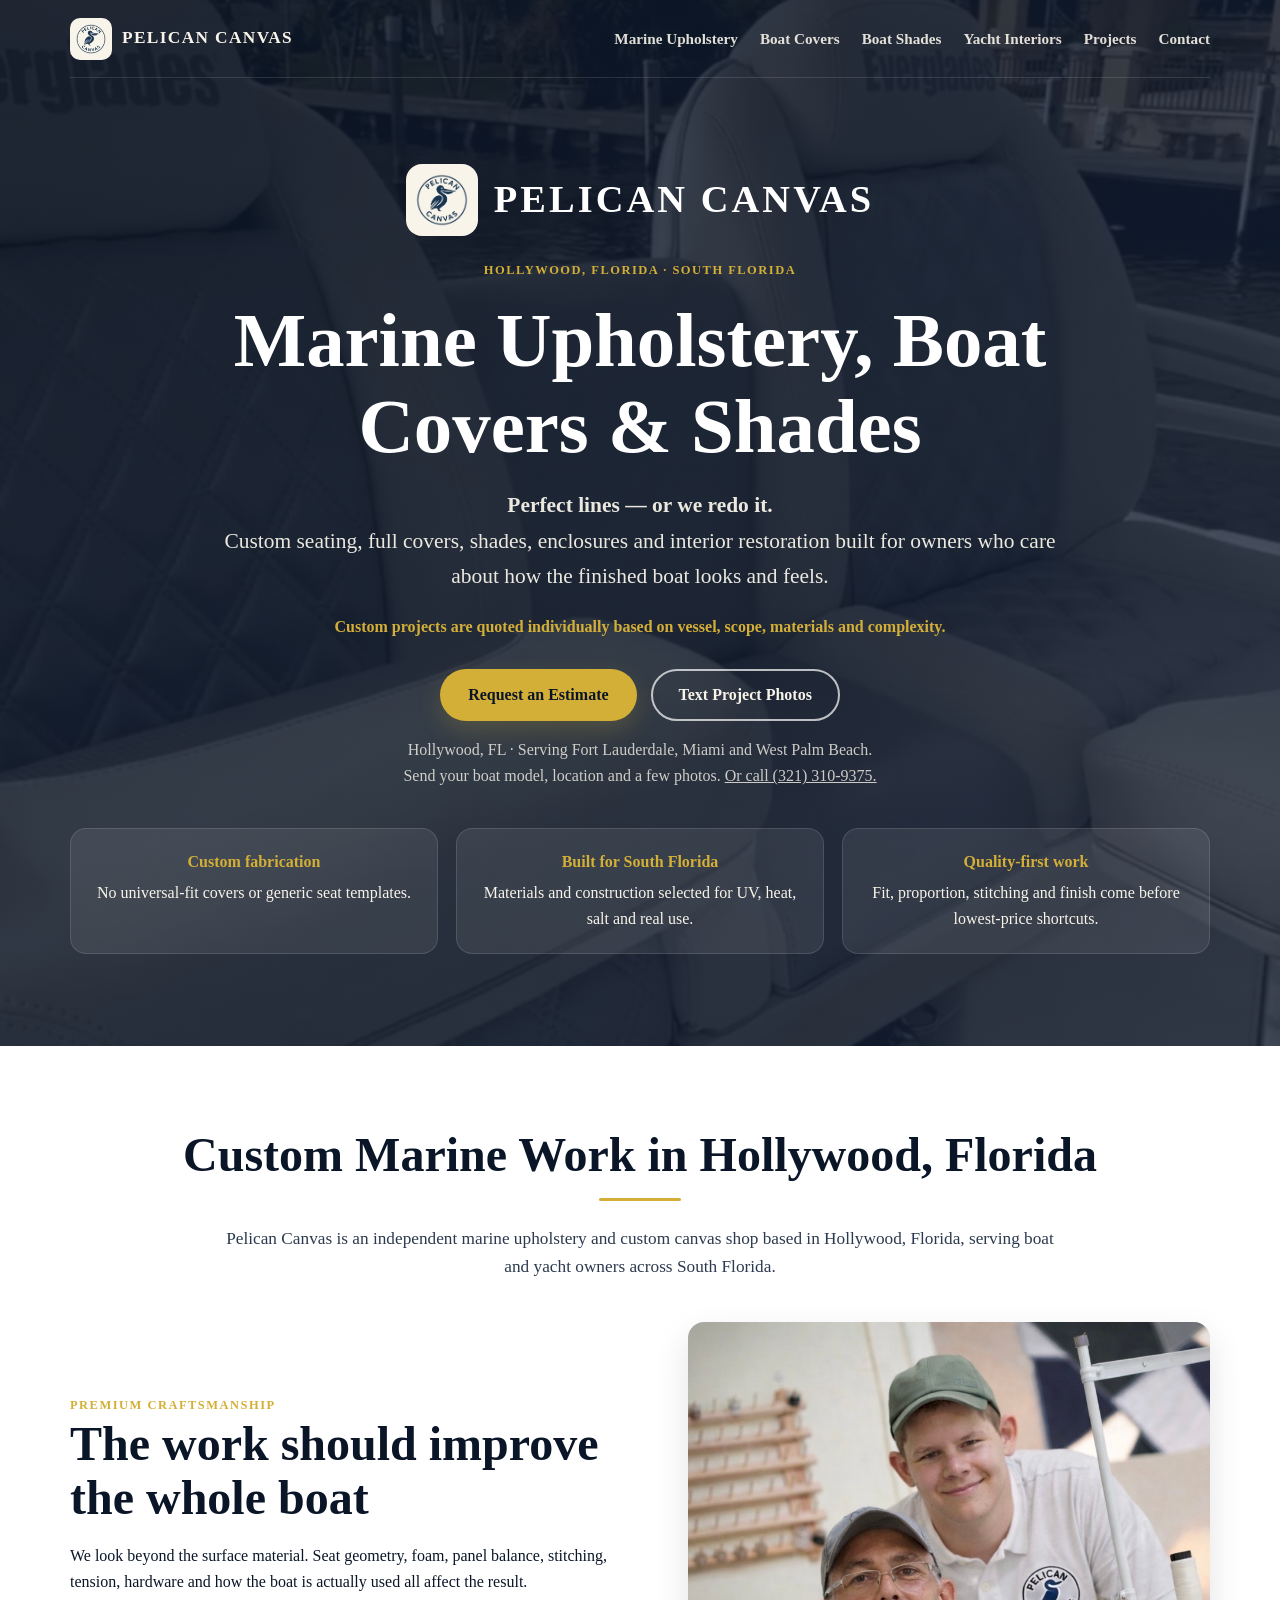
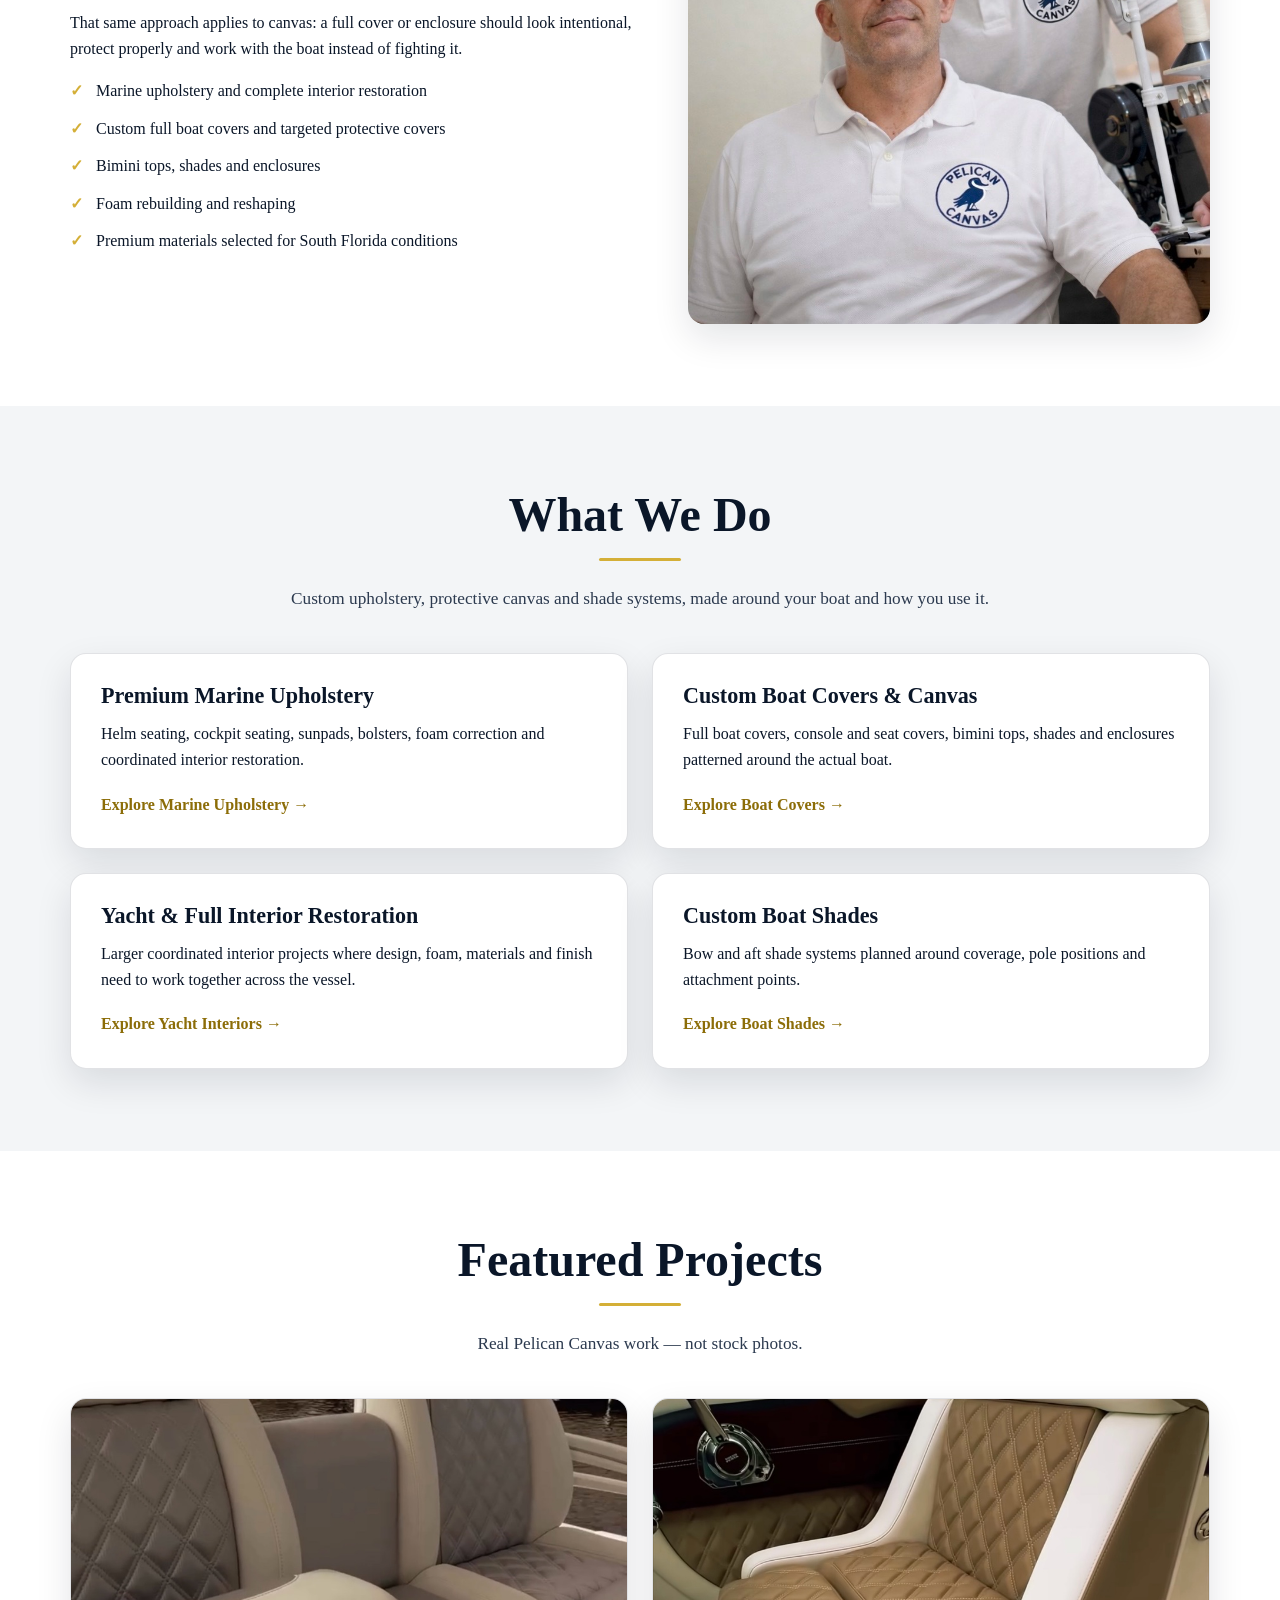
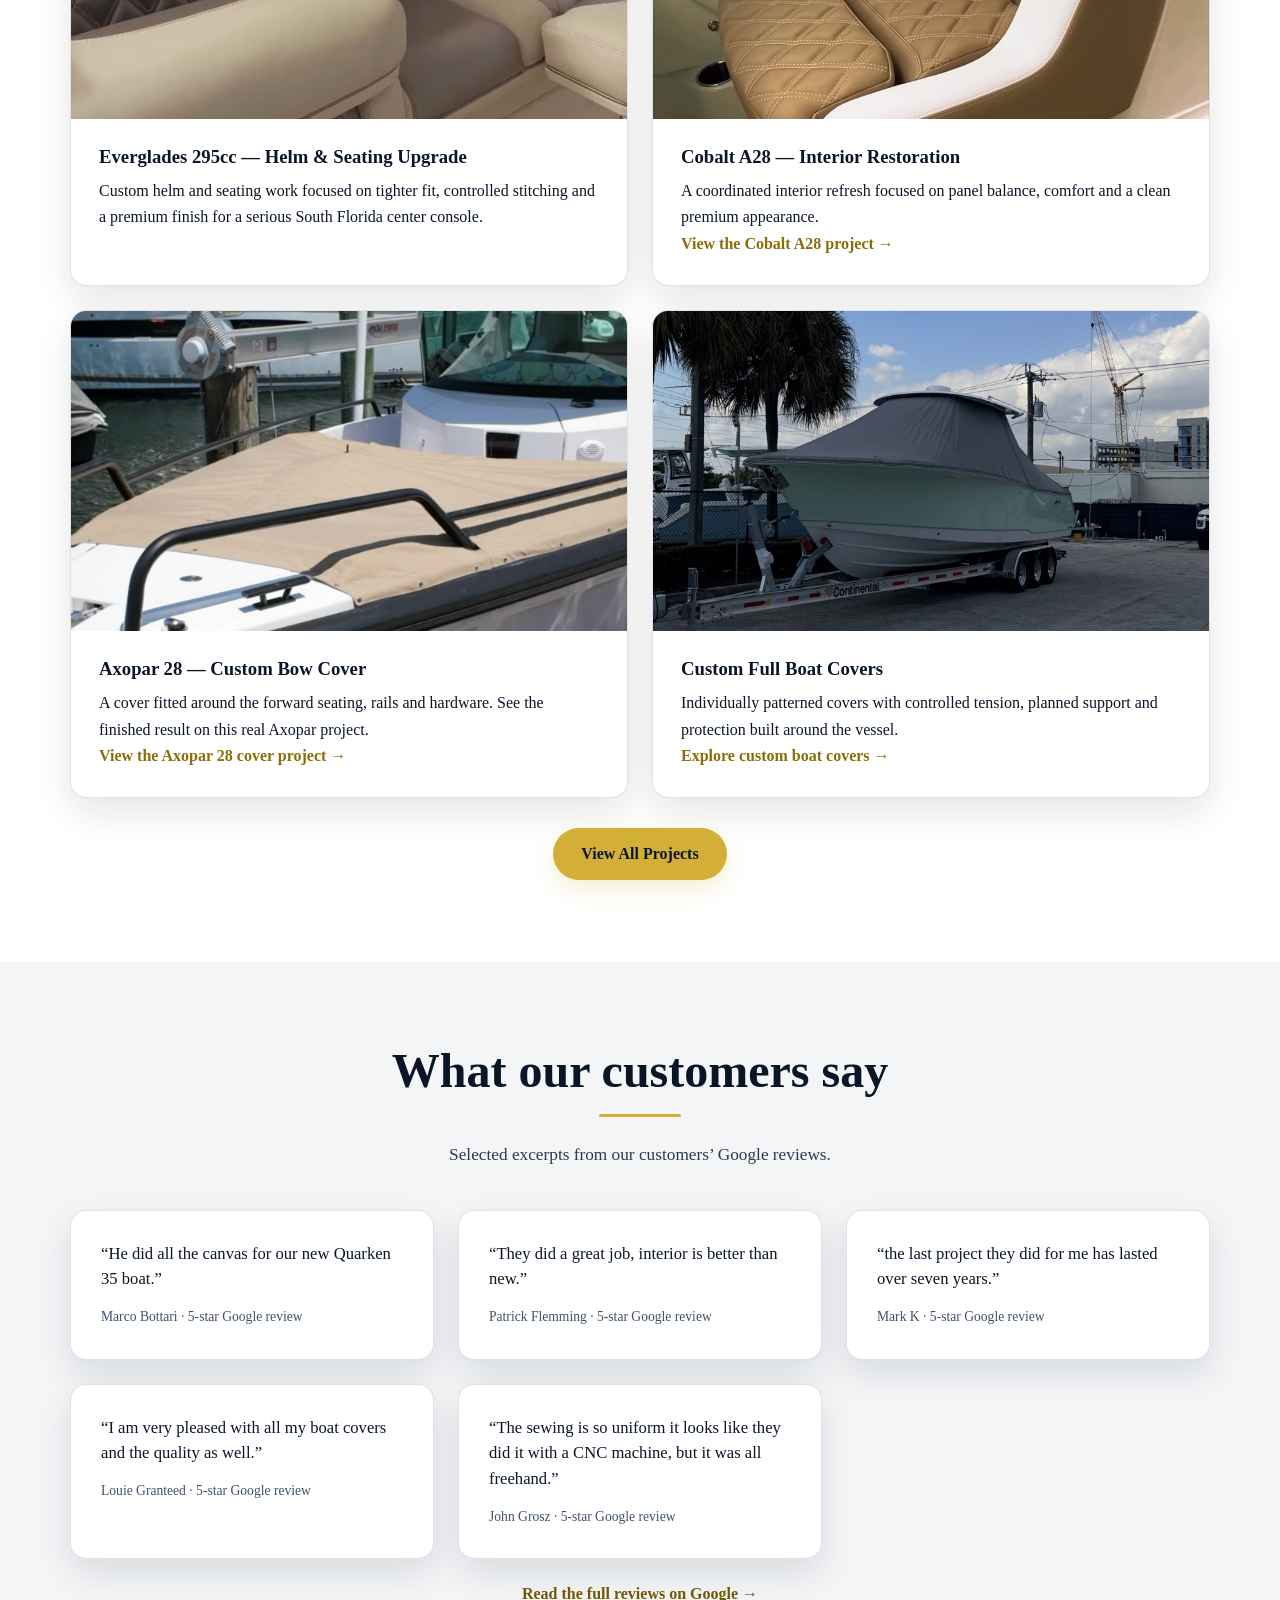
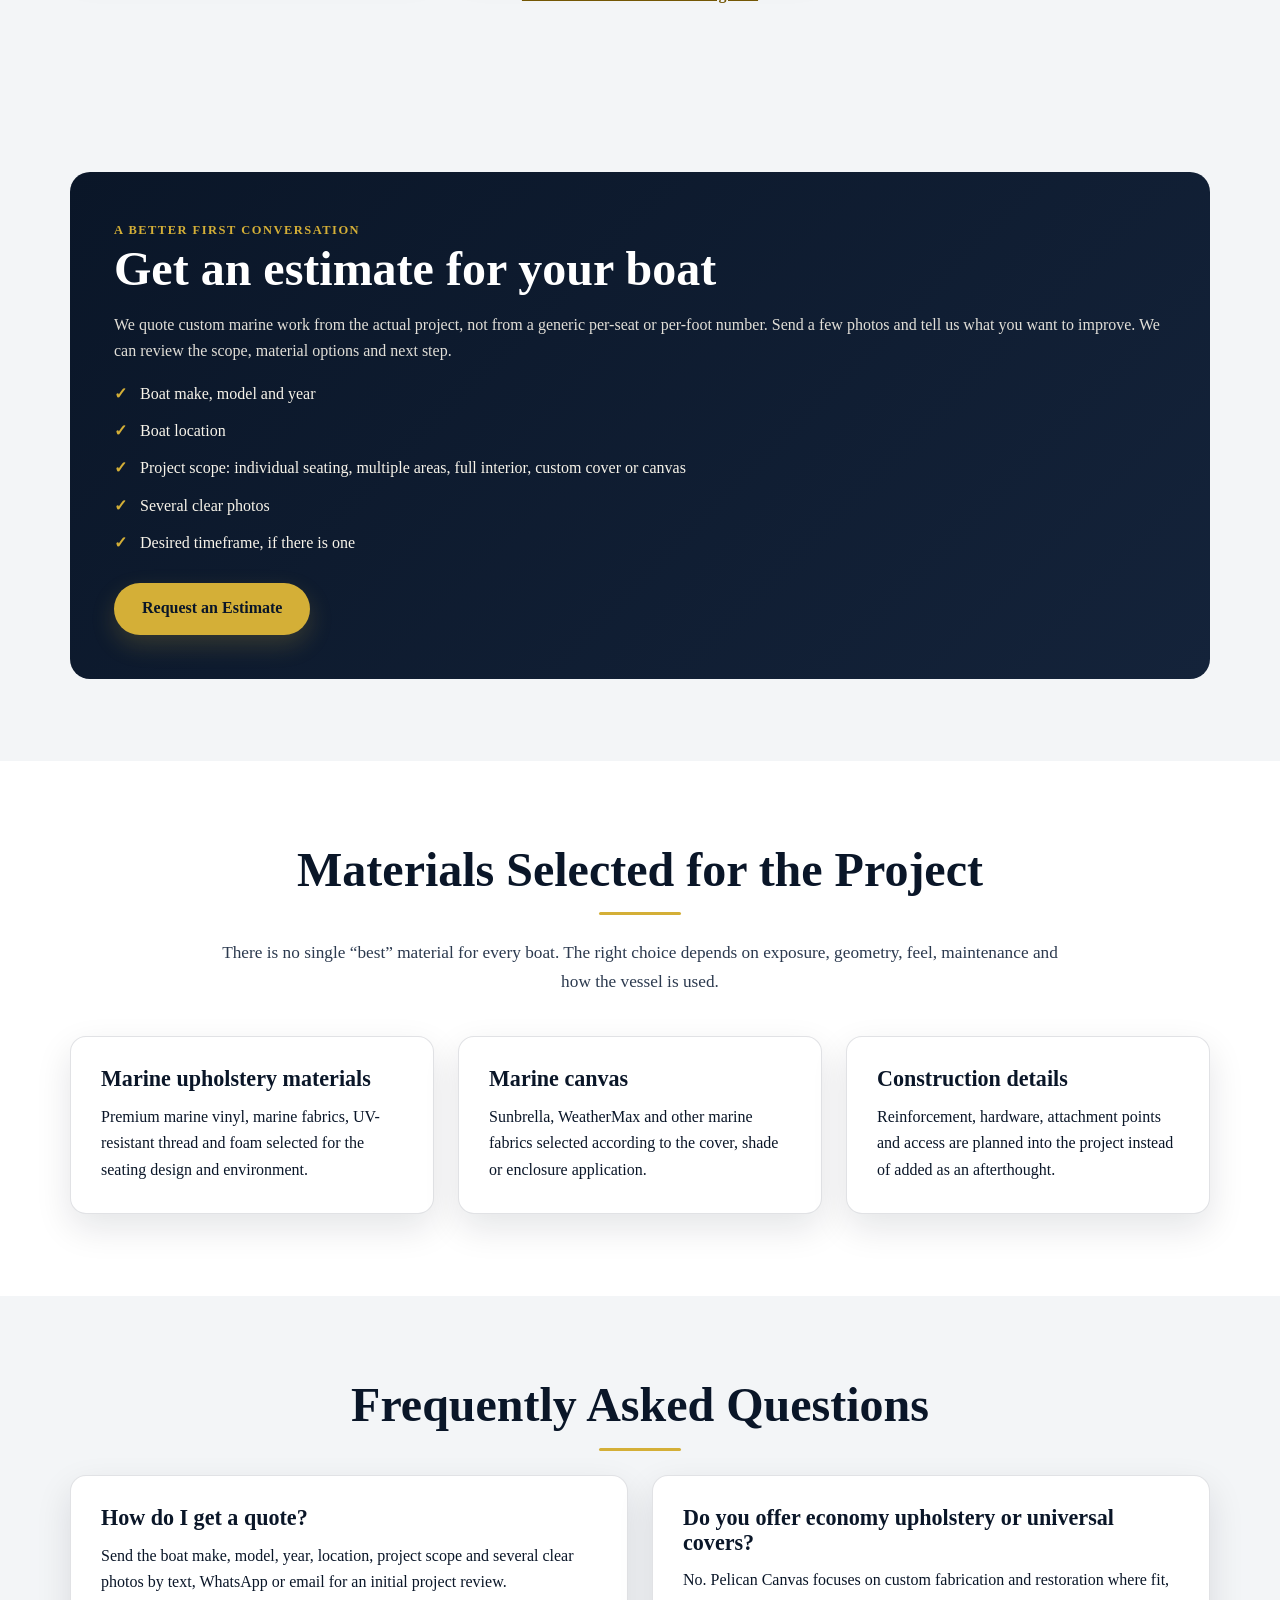
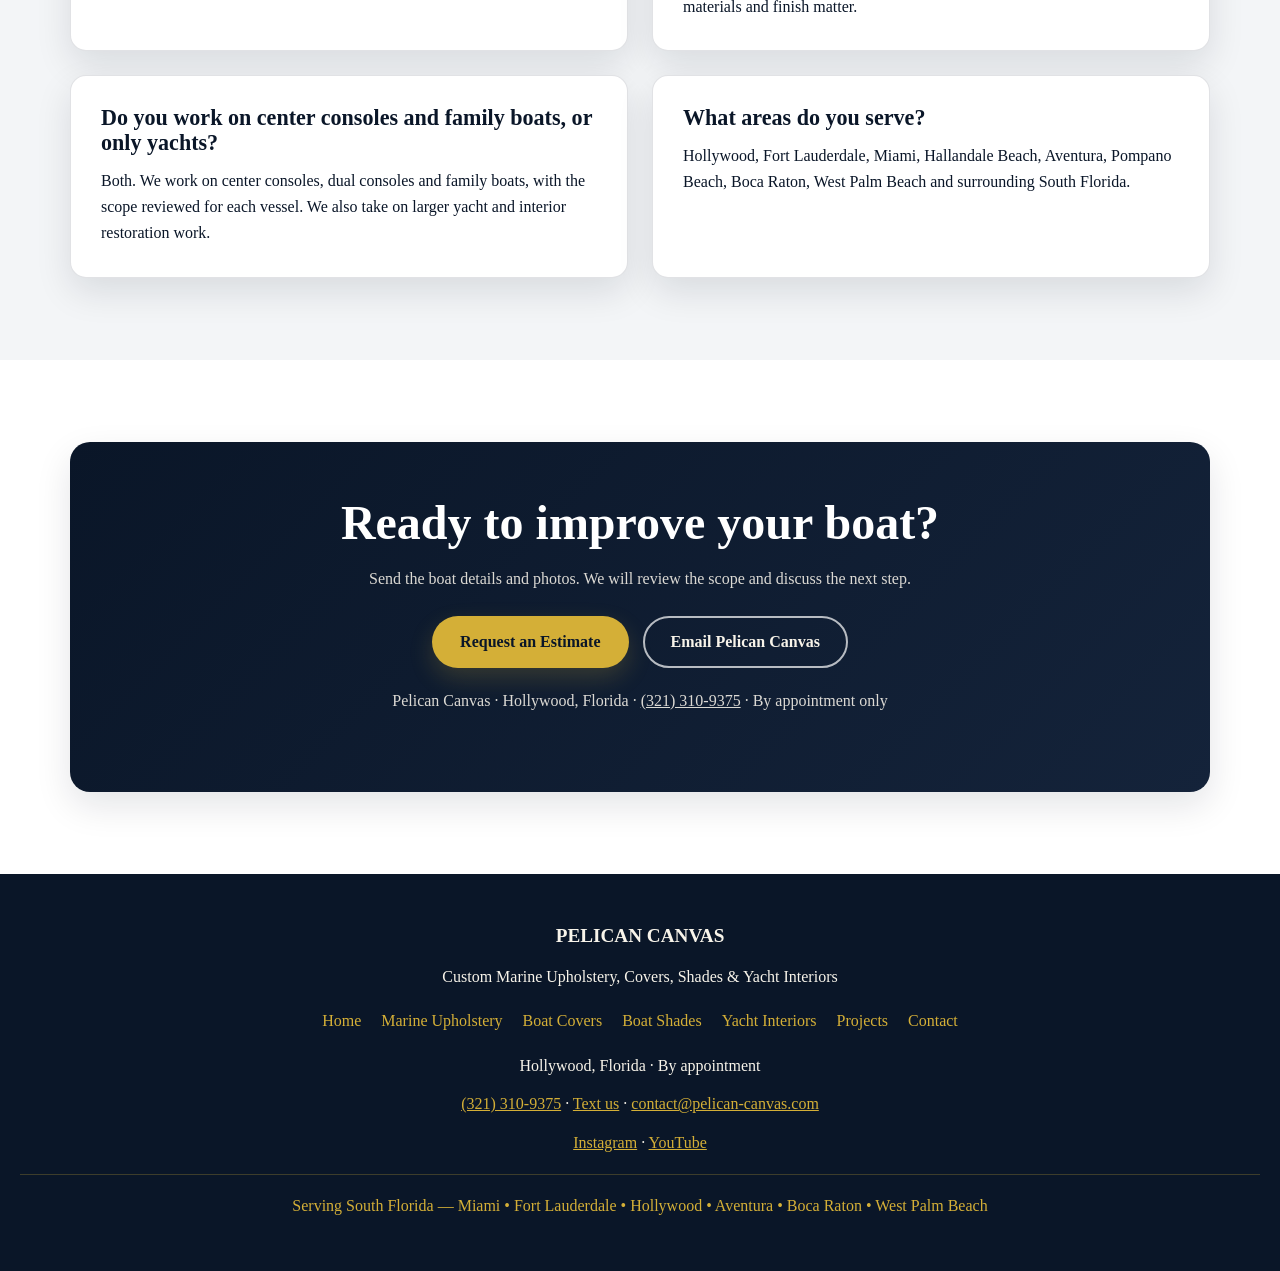
==== commit 34680e11: "Publish Axopar 28 bow cover case and remove duplicate contact event tracking" ====
--- a/index.html
+++ b/index.html
@@ -10,20 +10,6 @@
     gtag('config', 'G-T6B7YYZK1E');
   </script>
   <script src="/site-contact.js?v=20261007" defer></script>
-  <script>
-    document.addEventListener('click', function (event) {
-      const link = event.target.closest('a');
-      if (!link || typeof gtag !== 'function') return;
-      const href = link.getAttribute('href') || '';
-      if (href.startsWith('tel:')) {
-        gtag('event', 'lead_phone_click', { link_url: href });
-      } else if (href.startsWith('mailto:')) {
-        gtag('event', 'lead_email_click', { link_url: href });
-      } else if (/wa\.me|whatsapp\.com/i.test(href)) {
-        gtag('event', 'lead_whatsapp_click', { link_url: href });
-      }
-    });
-  </script>
 
 
   <meta charset="UTF-8">
@@ -105,7 +91,7 @@
 
 <section class="section section-alt"><div class="container"><h2>What We Do</h2><div class="divider"></div><p class="section-intro">Custom upholstery, protective canvas and shade systems, made around your boat and how you use it.</p><div class="grid grid-2"><article class="card"><h3>Premium Marine Upholstery</h3><p>Helm seating, cockpit seating, sunpads, bolsters, foam correction and coordinated interior restoration.</p><a class="card-link" href="/marine-upholstery/">Explore Marine Upholstery →</a></article><article class="card"><h3>Custom Boat Covers &amp; Canvas</h3><p>Full boat covers, console and seat covers, bimini tops, shades and enclosures patterned around the actual boat.</p><a class="card-link" href="/custom-boat-covers/">Explore Boat Covers →</a></article><article class="card"><h3>Yacht &amp; Full Interior Restoration</h3><p>Larger coordinated interior projects where design, foam, materials and finish need to work together across the vessel.</p><a class="card-link" href="/yacht-interiors/">Explore Yacht Interiors →</a></article><article class="card"><h3>Custom Boat Shades</h3><p>Bow and aft shade systems planned around coverage, pole positions and attachment points.</p><a class="card-link" href="/boat-shades/">Explore Boat Shades →</a></article></div></div></section>
 
-<section class="section" id="projects"><div class="container"><h2>Featured Projects</h2><div class="divider"></div><p class="section-intro">Real Pelican Canvas work — not stock photos.</p><div class="project-grid"><article class="project-card"><img src="/IMG_1650.jpeg" alt="Everglades 295cc custom marine upholstery by Pelican Canvas" loading="lazy" decoding="async" width="878" height="1329"><div class="project-body"><h3>Everglades 295cc — Helm &amp; Seating Upgrade</h3><p>Custom helm and seating work focused on tighter fit, controlled stitching and a premium finish for a serious South Florida center console.</p></div></article><article class="project-card"><img src="/IMG_1645.jpeg" alt="Cobalt A28 interior restoration by Pelican Canvas" loading="lazy" decoding="async" width="945" height="1218"><div class="project-body"><h3>Cobalt A28 — Interior Restoration</h3><p>A coordinated interior refresh focused on panel balance, comfort and a clean premium appearance.</p><a href="/projects/cobalt-a28-interior-restoration/">View the Cobalt A28 project →</a></div></article><article class="project-card"><img src="/IMG_1641.jpeg" alt="Regal 26 OBX custom boat upholstery" loading="lazy" decoding="async" width="917" height="1262"><div class="project-body"><h3>Regal 26 OBX — Upholstery Refresh</h3><p>A clean update designed to improve the interior without making the boat look overdone.</p></div></article><article class="project-card"><img src="/IMG_1475.jpeg" alt="Custom full boat cover by Pelican Canvas" loading="lazy" decoding="async" width="803" height="1429"><div class="project-body"><h3>Custom Full Boat Covers</h3><p>Individually patterned covers with controlled tension, planned support and protection built around the vessel.</p><a href="/custom-boat-covers/">Explore custom boat covers →</a></div></article></div><div class="button-row" style="margin-top:30px;"><a class="button button-primary" href="/projects/">View All Projects</a></div></div></section>
+<section class="section" id="projects"><div class="container"><h2>Featured Projects</h2><div class="divider"></div><p class="section-intro">Real Pelican Canvas work — not stock photos.</p><div class="project-grid"><article class="project-card"><img src="/IMG_1650.jpeg" alt="Everglades 295cc custom marine upholstery by Pelican Canvas" loading="lazy" decoding="async" width="878" height="1329"><div class="project-body"><h3>Everglades 295cc — Helm &amp; Seating Upgrade</h3><p>Custom helm and seating work focused on tighter fit, controlled stitching and a premium finish for a serious South Florida center console.</p></div></article><article class="project-card"><img src="/IMG_1645.jpeg" alt="Cobalt A28 interior restoration by Pelican Canvas" loading="lazy" decoding="async" width="945" height="1218"><div class="project-body"><h3>Cobalt A28 — Interior Restoration</h3><p>A coordinated interior refresh focused on panel balance, comfort and a clean premium appearance.</p><a href="/projects/cobalt-a28-interior-restoration/">View the Cobalt A28 project →</a></div></article><article class="project-card"><a href="/projects/axopar-28-bow-cover/"><img src="/projects/axopar-28-bow-cover/axopar-28-bow-cover.jpg" alt="Axopar 28 custom bow cover by Pelican Canvas" loading="lazy" decoding="async" width="720" height="1280"></a><div class="project-body"><h3>Axopar 28 — Custom Bow Cover</h3><p>A cover fitted around the forward seating, rails and hardware. See the finished result on this real Axopar project.</p><a href="/projects/axopar-28-bow-cover/">View the Axopar 28 cover project →</a></div></article><article class="project-card"><img src="/IMG_1475.jpeg" alt="Custom full boat cover by Pelican Canvas" loading="lazy" decoding="async" width="803" height="1429"><div class="project-body"><h3>Custom Full Boat Covers</h3><p>Individually patterned covers with controlled tension, planned support and protection built around the vessel.</p><a href="/custom-boat-covers/">Explore custom boat covers →</a></div></article></div><div class="button-row" style="margin-top:30px;"><a class="button button-primary" href="/projects/">View All Projects</a></div></div></section>
 
 <section class="section section-alt"><div class="container"><h2>What our customers say</h2><div class="divider"></div><p class="section-intro">Selected excerpts from our customers’ Google reviews.</p><div class="grid grid-3 review-grid"><figure class="card review"><blockquote>“He did all the canvas for our new Quarken 35 boat.”</blockquote><figcaption>Marco Bottari · 5-star Google review</figcaption></figure><figure class="card review"><blockquote>“They did a great job, interior is better than new.”</blockquote><figcaption>Patrick Flemming · 5-star Google review</figcaption></figure><figure class="card review"><blockquote>“the last project they did for me has lasted over seven years.”</blockquote><figcaption>Mark K · 5-star Google review</figcaption></figure><figure class="card review"><blockquote>“I am very pleased with all my boat covers and the quality as well.”</blockquote><figcaption>Louie Granteed · 5-star Google review</figcaption></figure><figure class="card review"><blockquote>“The sewing is so uniform it looks like they did it with a CNC machine, but it was all freehand.”</blockquote><figcaption>John Grosz · 5-star Google review</figcaption></figure></div><p class="review-source"><a href="https://maps.google.com/maps?cid=3574420610602764574" target="_blank" rel="noopener">Read the full reviews on Google →</a></p></div></section>
 <section class="section section-alt"><div class="container"><div class="qualifier"><span class="eyebrow">A better first conversation</span><h2>Get an estimate for your boat</h2><p>We quote custom marine work from the actual project, not from a generic per-seat or per-foot number. Send a few photos and tell us what you want to improve. We can review the scope, material options and next step.</p><ul class="check-list"><li>Boat make, model and year</li><li>Boat location</li><li>Project scope: individual seating, multiple areas, full interior, custom cover or canvas</li><li>Several clear photos</li><li>Desired timeframe, if there is one</li></ul><div class="button-row" style="justify-content:flex-start;margin-top:26px;"><a class="button button-primary" href="/contact/">Request an Estimate</a></div></div></div></section>
